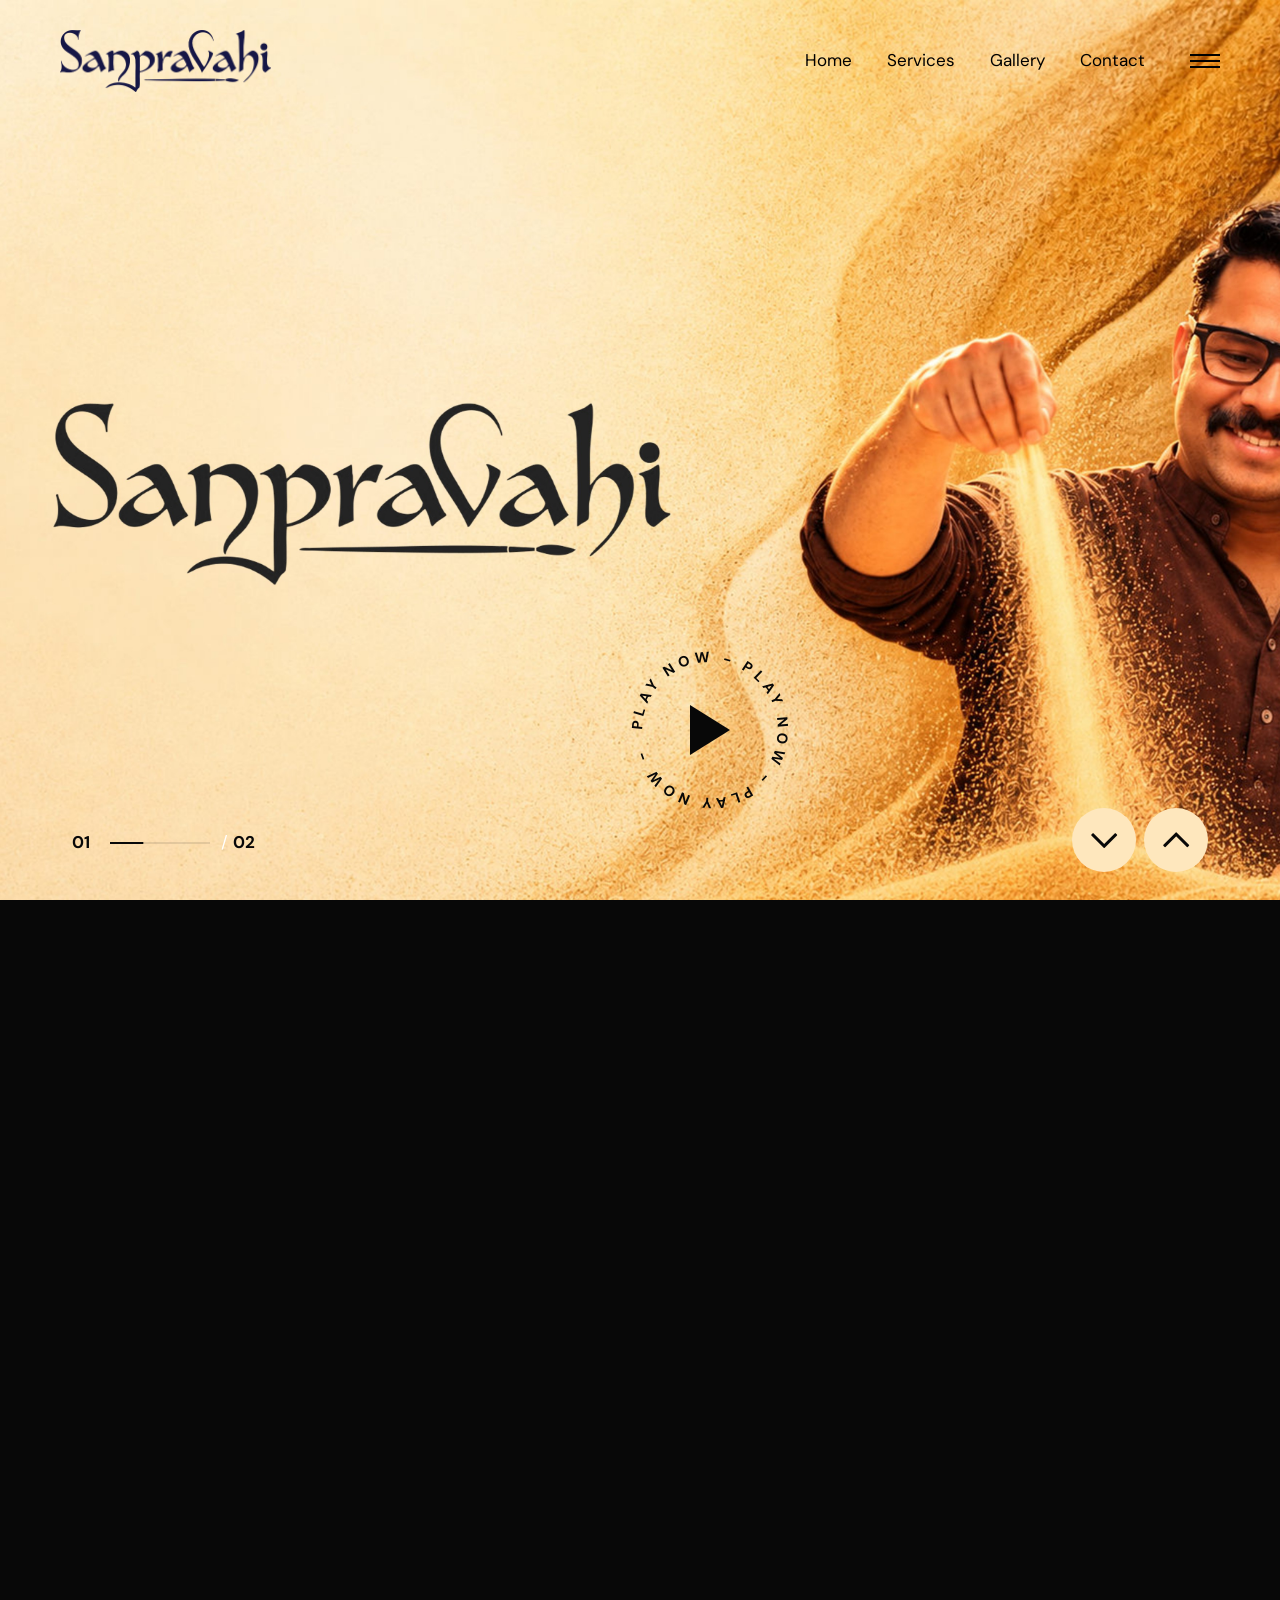
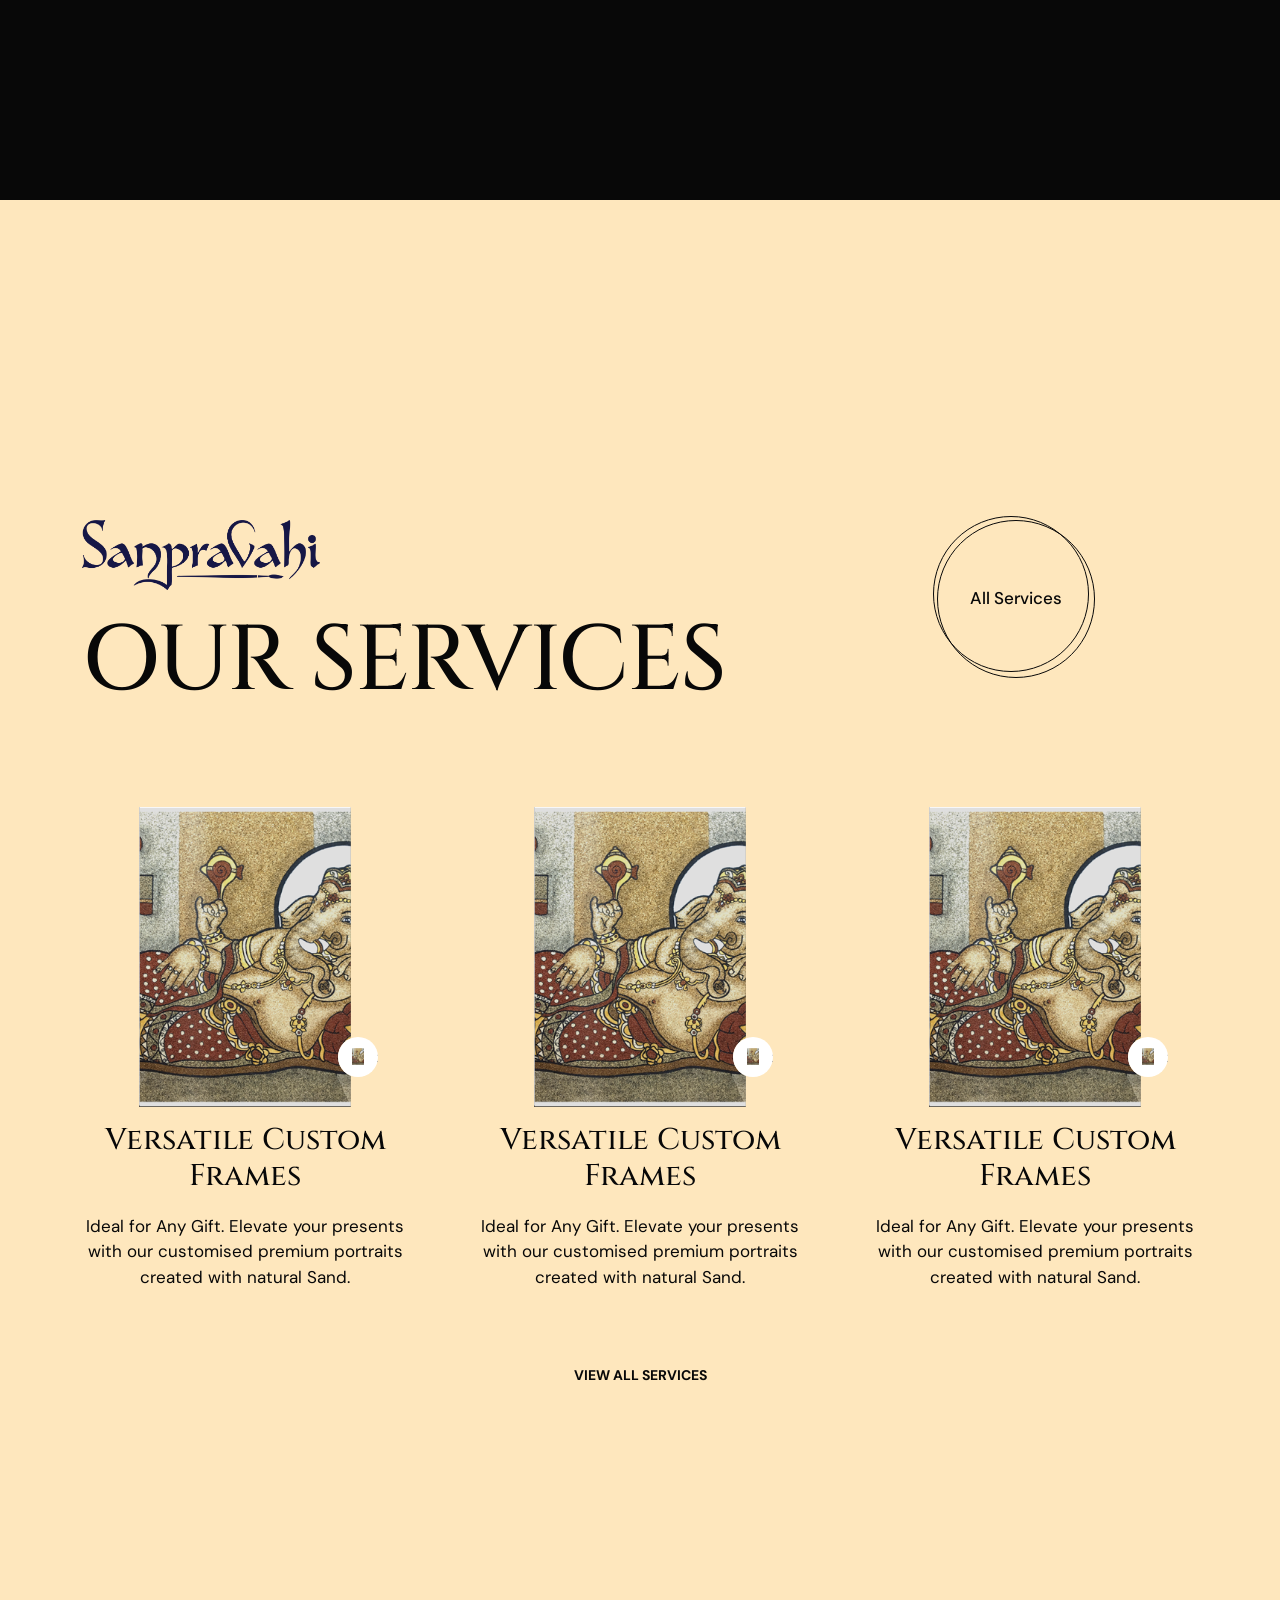
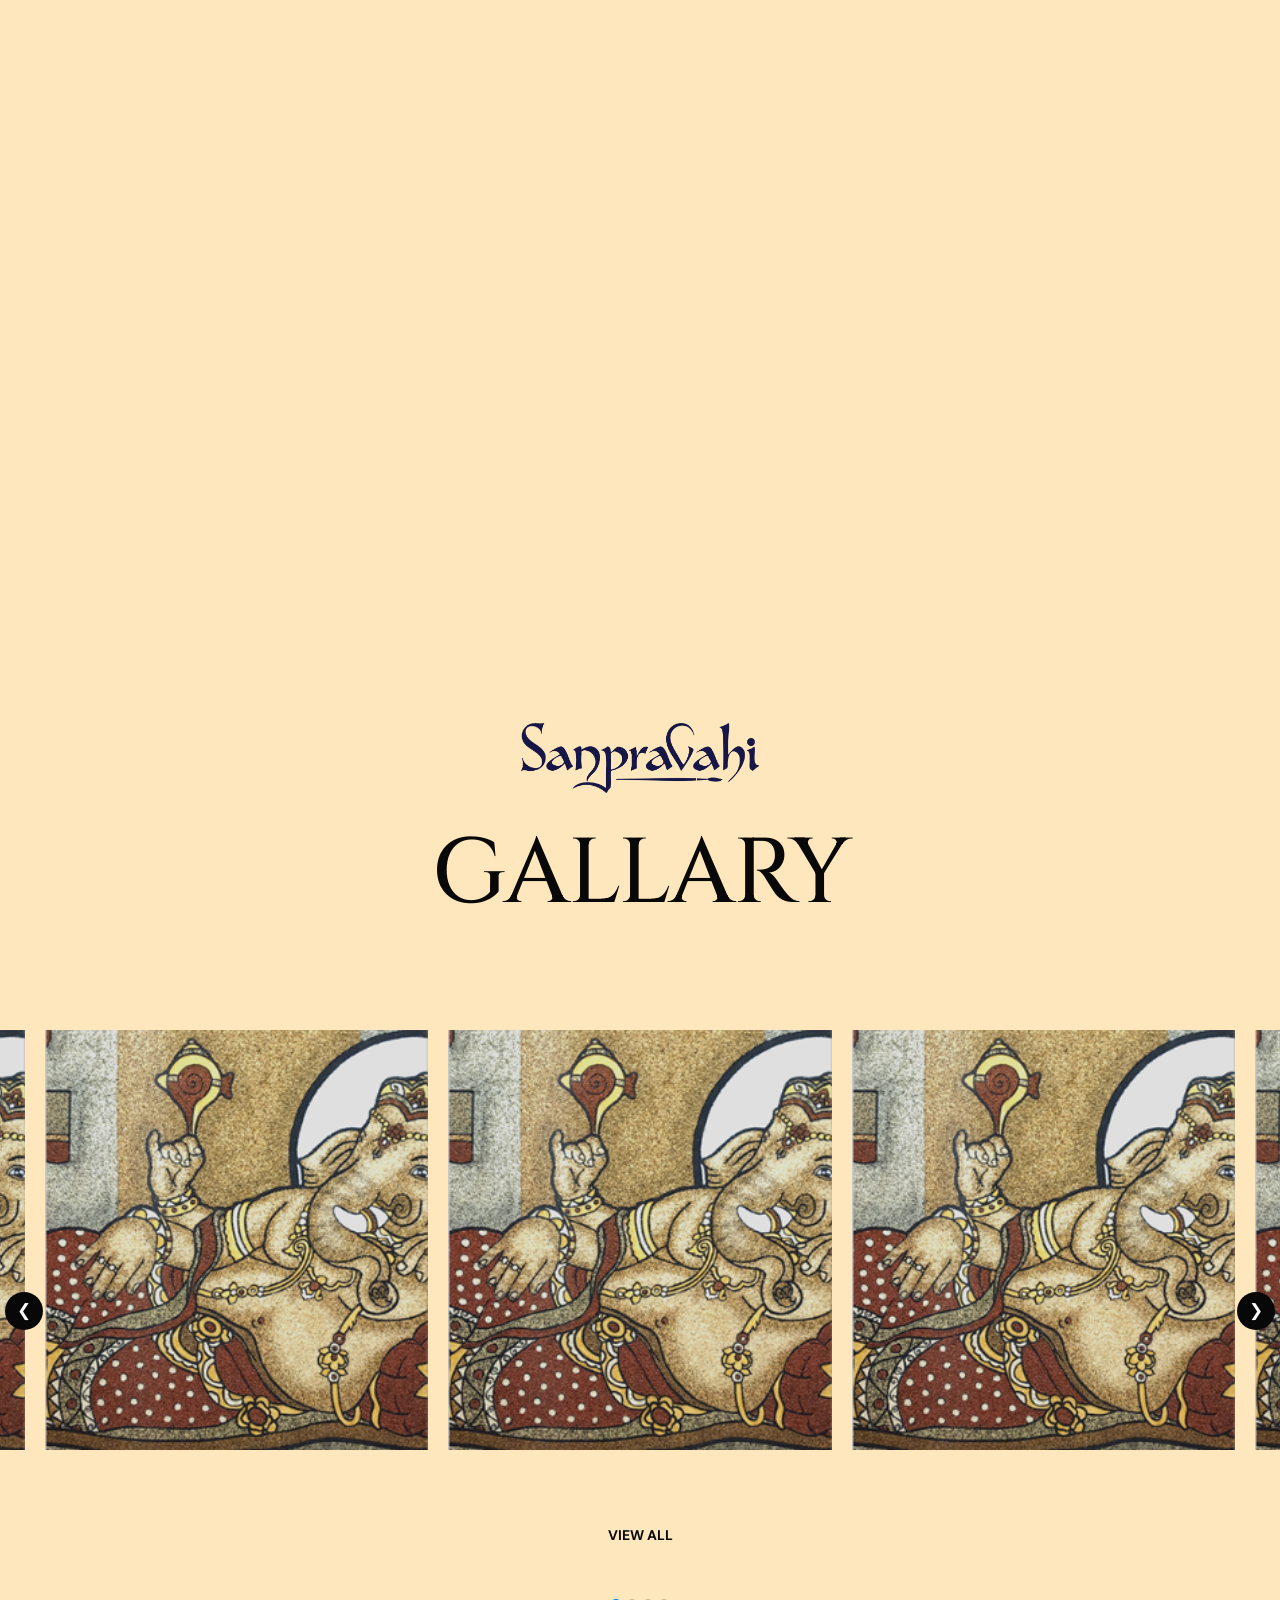
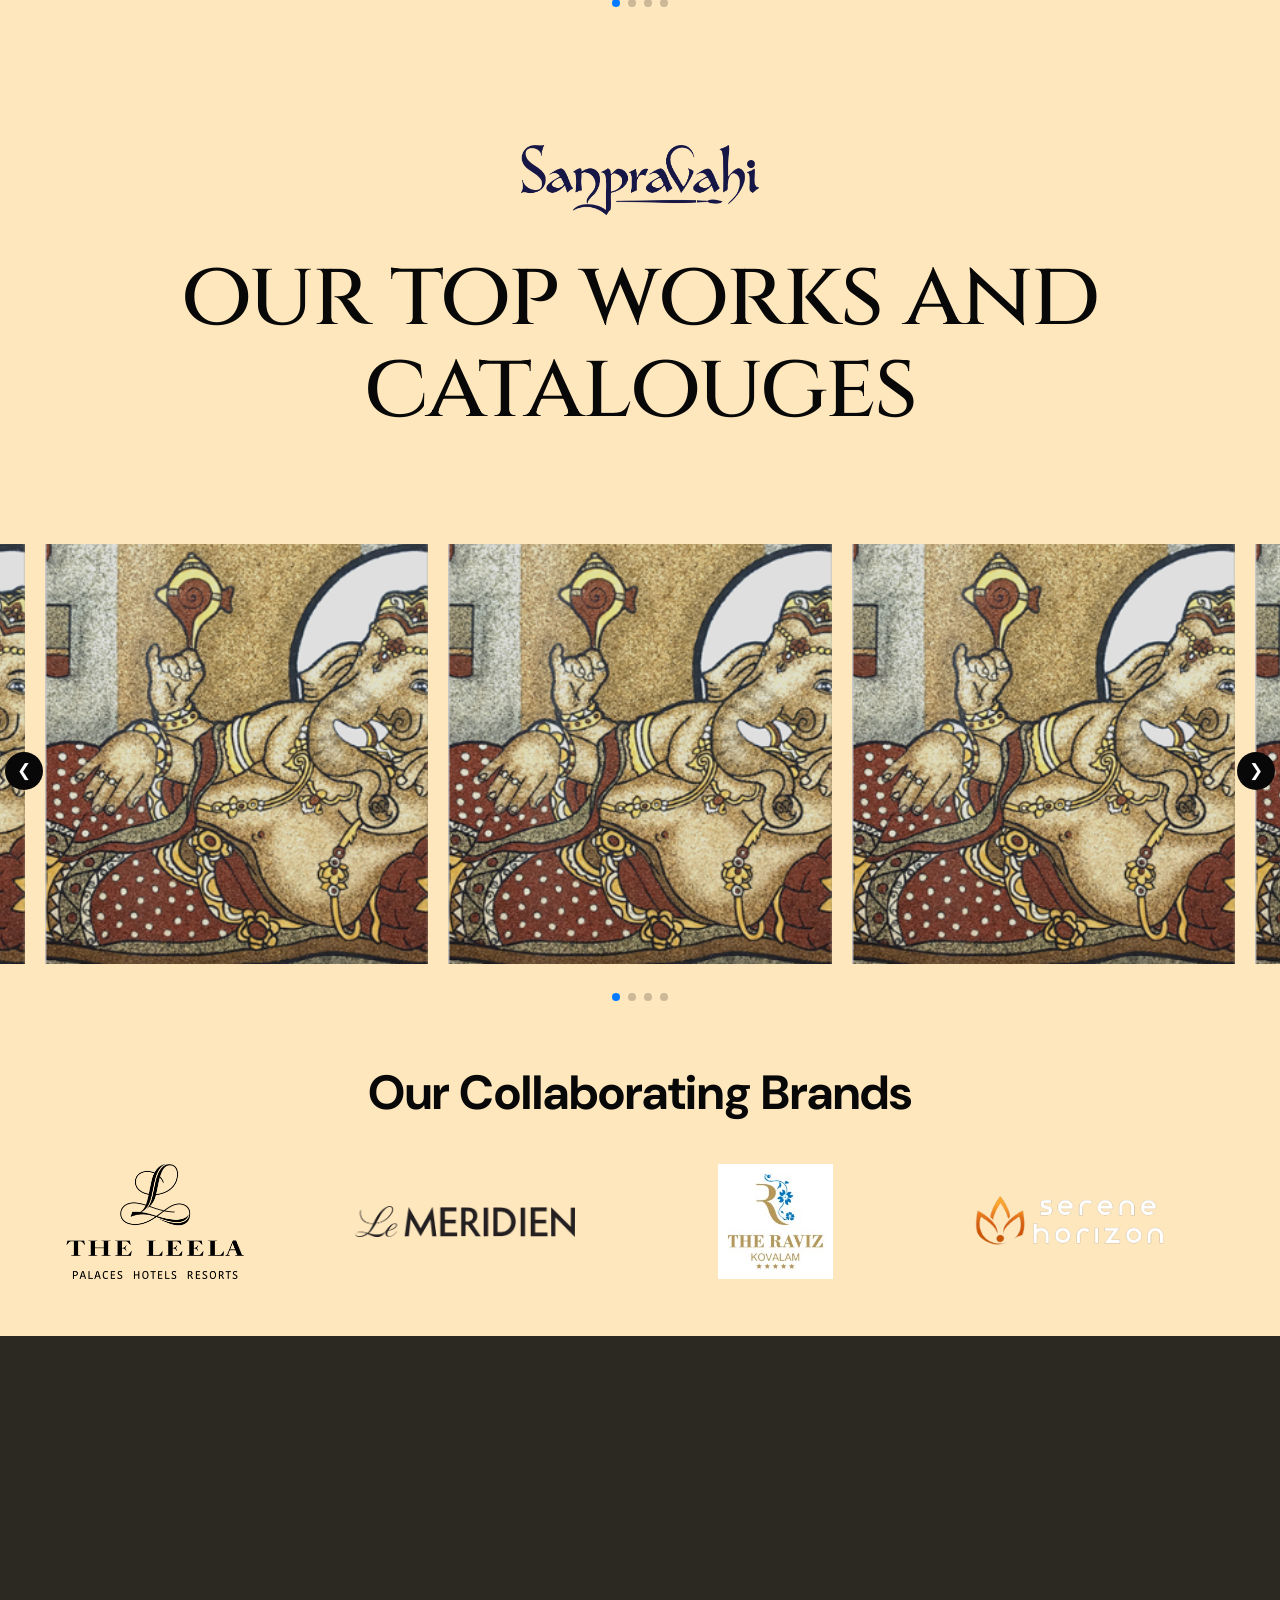
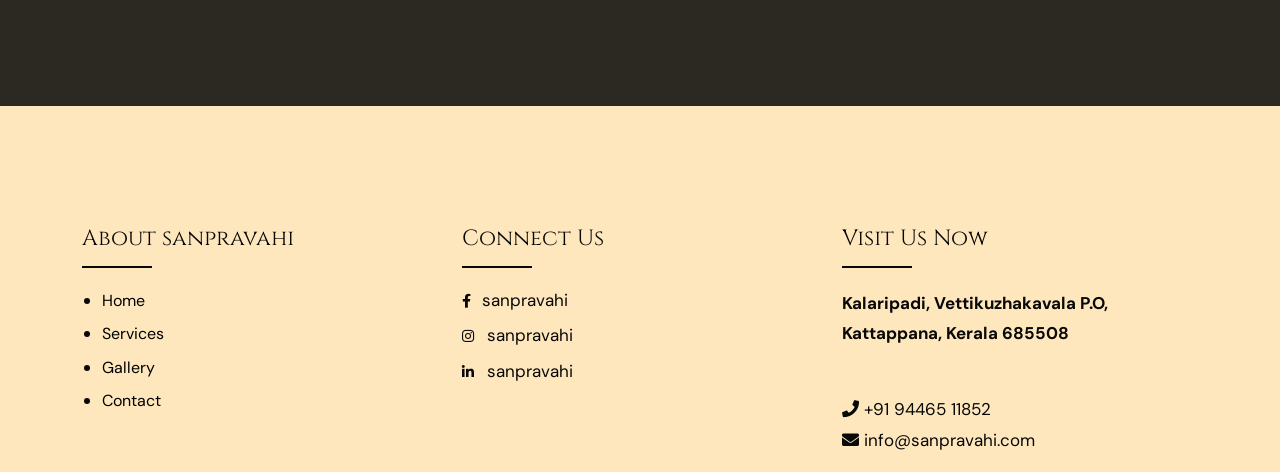
==== index.html @ 0b2e2892 "Initial commit: clean codebase with active assets" ====
<!DOCTYPE html><html lang="en"><head>
<meta charset="utf-8">
<meta name="viewport" content="width=device-width, initial-scale=1, shrink-to-fit=no">
<meta name="theme-color" content="#feed01">
<title>Sanpravahi</title>
<meta name="author" content="Themezinho">
<meta name="description" content="For all kind of exhibition museum website">
<meta name="keywords" content="wandau, exhibition, museum, art, history, entry, ticket, contemporary, modern, booking, visit, culture, life, centuries, roots, fancy, themezinho">

<!-- SOCIAL MEDIA META -->
<meta property="og:description" content="Wandau | Art &amp; History Museum">
<meta property="og:image" content="http://www.themezinho.net/wandau/preview.png">
<meta property="og:site_name" content="wandau">
<meta property="og:title" content="wandau">
<meta property="og:type" content="website">
<meta property="og:url" content="http://www.themezinho.net/wandau">

<!-- TWITTER META -->
<meta name="twitter:card" content="summary">
<meta name="twitter:site" content="@wandau">
<meta name="twitter:creator" content="@wandau">
<meta name="twitter:title" content="wandau">
<meta name="twitter:description" content="Wandau | Art &amp; History Museum">
<meta name="twitter:image" content="http://www.themezinho.net/wandau/preview.png">

<!-- FAVICON FILES -->
<link href="./ico/j9RohqJl80u6.png" rel="apple-touch-icon" sizes="144x144">
<link href="./ico/AQukB0YEbf2E.png" rel="apple-touch-icon" sizes="114x114">
<link href="./ico/6ixTGaQMqaWK.png" rel="apple-touch-icon" sizes="72x72">
<link href="./ico/p1groJbTHSE3.png" rel="apple-touch-icon">
<link href="./ico/p2QUdXdTlgi6.png" rel="shortcut icon">

<!-- CSS FILES -->
<link rel="stylesheet" href="./css/fontawesome.min.css">
<link rel="stylesheet" href="./css/odometer.min.css">
<link rel="stylesheet" href="./css/fancybox.min.css">
<link rel="stylesheet" href="./css/swiper.min.css">
<link rel="stylesheet" href="./css/bootstrap.min.css">
<link rel="stylesheet" href="./css/style.css">
</head>


<body>
<div class="preloader" id="preloader">
  <svg viewBox="0 0 1920 1080" preserveAspectRatio="none" version="1.1">
    <path d="M0,0 C305.333333,0 625.333333,0 960,0 C1294.66667,0 1614.66667,0 1920,0 L1920,1080 C1614.66667,1080 1294.66667,1080 960,1080 C625.333333,1080 305.333333,1080 0,1080 L0,0 Z"></path>
  </svg>
  <div class="inner">
    <canvas class="progress-bar" id="progress-bar" width="200" height="200"></canvas>
    <figure><img src="./images/log.png" alt="Image"></figure>
    <small>Loading</small> </div>
  <!-- end inner -->
</div>
<!-- end preloder -->
<div class="page-transition">
  <svg viewBox="0 0 1920 1080" preserveAspectRatio="none" version="1.1">
    <path d="M0,0 C305.333333,0 625.333333,0 960,0 C1294.66667,0 1614.66667,0 1920,0 L1920,1080 C1614.66667,980 1294.66667,930 960,930 C625.333333,930 305.333333,980 0,1080 L0,0 Z"></path>
  </svg>
</div>
<!-- end page-transition -->
<div class="smooth-scroll">
  <div class="section-wrapper" data-scroll-section="">
    
    <!-- end search-box -->
    <aside class="side-widget">
      <svg viewBox="0 0 600 1080" preserveAspectRatio="none" version="1.1">
        <path d="M540,1080H0V0h540c0,179.85,0,359.7,0,539.54C540,719.7,540,899.85,540,1080z"></path>
      </svg>
      <figure class="logo"> <img src="./images/log.png" alt="Image"> </figure>
      <!-- end logo -->
      <div class="inner">
<div class="col-lg-4">
            <h6 class="widget-title">Visit Us Now</h6>
            <address class="address">
           Kalaripadi ,   <strong>Vettikuzhakavala p.o,Kattappana,Keralam 685508</strong> <br><i class="fas fa-info-circle"></i> <br>+91 9446511852<br><i class="fas fa-info-circle"></i> 
info@sanpravahi.com
            </address>
          </div>
        <!-- end widget -->
        
        <!-- end widget -->
      </div>
      <!-- end inner -->
		<div class="display-mobile">
			<div class="custom-menu">
        <ul>
         
        </ul>
      </div>
      <!-- end custom-menu -->
<div class="site-menu">
<ul>
    <!-- Home: Go to the first section of the main page -->
    <li><a href="index.html#home" style="color: white !important;">Home</a></li>


    <!-- Services: Open services.html -->
    <li><a href="services.html" style="color: white !important;">Services</a></li>

    <!-- Gallery: Open gallery.html -->
    <li><a href="gallery.html" style="color: white !important;">Gallery</a></li>

    <!-- Contact: Open contact.html -->
    <li><a href="contact.html" style="color: white !important;">Contact</a></li>
</ul>
</div>
      <!-- end site-menu -->
		</div>
		<!-- end display-mobile -->
    </aside>
    <nav class="navbar">
      <div class="logo"> <a href="index.html"> <img src="./images/mobile-logo.webp" alt="Image"> </a> </div>
      <!-- end logo -->
      <div class="custom-menu">
        <ul>
          <li><a href="#"></a></li>
          <li><a href="#"></a></li>
        </ul>
      </div>
      <!-- end custom-menu -->
<div class="site-menu">
    <ul>
        <li><a href="visit.html#home" style="color: rgb(0, 0, 0) !important;">Home</a></li>
        <li><a href="services.html" style="color: rgb(0, 0, 0) !important;">Services</a></li>
        <li><a href="gallery.html" style="color: rgb(0, 0, 0) !important;">Gallery</a></li>
        <li><a href="contact.html" style="color: rgb(0, 0, 0) !important;">Contact</a></li>
    </ul>
</div>
      <!-- end site-menu -->
      
      <!-- end search-button -->
      <div class="hamburger-menu">
        <svg class="hamburger" width="30" height="30" viewBox="0 0 30 30">
          <path class="line line-top" d="M0,9h30"></path>
          <path class="line line-center" d="M0,15h30"></path>
          <path class="line line-bottom" d="M0,21h30"></path>
        </svg>
      </div>
      <!-- end hamburger-menu -->
       
      <!-- end navbar-button -->
    </nav>
    
    <!-- end navbar -->
    <header class="slider" >
      <div class="swiper-container slider-images">
        <div class="swiper-wrapper">
          <div class="swiper-slide" data-background="images/sl3.jpg">
			<div class="mobile-slide" data-background="images/mm1.png"></div>
			</div>
          <div class="swiper-slide" data-background="images/sl2.jpg">
			<div class="mobile-slide" data-background="images/mm2.png"></div>
			</div>
          
        </div>
        <!-- end swiper-wrapper -->
        <div class="container-fluid slider-nav">
          <div class="swiper-pagination"></div>
          <!-- end swiper-pagination -->
          <div class="swiper-fraction"></div>
          <!-- end swiper-fraction -->
          <div class="button-prev"><i class="far fa-chevron-down"></i></div>
          <!-- end swiper-button-prev -->
          <div class="button-next"><i class="far fa-chevron-up"></i></div>
          <!-- end swiper-button-next -->
        </div>
        <!-- end slider-nav -->
      </div>
      <!-- end slider-images -->
      <div class="swiper-container slider-texts">
        
        <div class="swiper-wrapper">
          <div class="swiper-slide">
            <div class="container-fluid">
              
            </div>
            <!-- end container -->
          </div>
          <!-- end swiper-slide -->
          <div class="swiper-slide">
            <div class="container-fluid">
              
            </div>
            <!-- end container -->
          </div>
          <!-- end swiper-slide -->
          <div class="swiper-slide">
            <div class="container-fluid">
              
            </div>
            <!-- end container -->
          </div>
          <!-- end swiper-slide -->
        </div>
        <!-- end swiper-wrapper -->
      </div>
      <!-- end slider-texts -->
      <div class="play-now"> <a href="videos/video.mp4" data-fancybox="" data-width="640" data-height="360" class="play-btn"></a>
        <svg version="1.1" xmlns="http://www.w3.org/2000/svg" xmlns:xlink="http://www.w3.org/1999/xlink" x="0px" y="0px" width="300px" height="300px" viewBox="0 0 300 300" enable-background="new 0 0 300 300" xml:space="preserve">
          <defs>
            <path id="circlePath" d="M 150, 150 m -60, 0 a 60,60 0 0,1 120,0 a 60,60 0 0,1 -120,0 "></path>
          </defs>
          <circle cx="150" cy="100" r="75" fill="none"></circle>
          <g>
            <use xlink:href="#circlePath" fill="none"></use>
            <text>
              <textPath xlink:href="#circlePath">PLAY NOW  - PLAY NOW - PLAY NOW -</textPath>
            </text>
          </g>
        </svg>
      </div>
      <!-- end play-now -->
    </header>
    <!-- end slider -->
    <section class="content-section" data-background="#fffbf7" >
      <div class="container">
        <div class="row align-items-center">
          <div class="col-12">
            <div class="section-title text-center">
              <figure><img src="./images/mobile-logo.webp" alt="Image"></figure>
           
            </div>
            <!-- end section-title -->
          </div>
          <!-- end col-12 -->
          
<div class="row align-items-center">

    <!-- LEFT SIDE: Keep your existing image -->
    <div class="col-lg-7">
        <figure class="image-box" data-scroll="" data-scroll-speed="-1">
            <img src="./images/m1.png" alt="Sanpravahi Sand Art">
        </figure>
    </div>
    <!-- end col-7 -->

    <!-- RIGHT SIDE: About Us Content -->
    <div class="col-lg-5">
        <div class="about-us-content">
             <h2>ABOUT US</h2>

            <p>
                We, Sanpravahi (Sand Painting), would like to introduce
                to you a unique creation made from underground natural
                coloured stone powder, sea sand and river sand.
            </p>

            <p>
                These collections are made using 100% natural colourful
                stones and sand collected from various places. Those
                stones are ground into powder, which becomes the raw
                material for our pure handmade masterpieces.
            </p>

            <p>
                Our creations include Black Sand Art and Multi-Colour
                Sand Art, showcasing the beauty of natural materials
                through handmade artistic creations.
            </p>
        </div>
    </div>
    <!-- end col-5 -->

</div>

          <!-- end col-5 -->
        </div>
        <!-- end row -->
      </div>
      <!-- end container -->
    </section>
    <!-- end content-section -->
    <section class="content-section">
      <div class="container">
        <div class="row justify-content-center">
          <div class="col-lg-9">
            <div class="section-title">
              <figure><img src="./images/mobile-logo.webp" alt="Image"></figure>
             
              <h2>OUR SERVICES</h2>
            </div>
            <!-- end section-title -->
          </div>
          <!-- end col-9 -->
          <div class="col-lg-3"> <a href="services.html" class="circle-button">All Services <br>
            </a> </div>
          <!-- end col-3 -->
        </div>
        <!-- end row -->
        <div class="row justify-content-center">
          <div class="col-lg-4 col-md-6">
            <div class="exhibition-box" data-scroll="" data-scroll-speed="-1">
              <figure data-service-name="Versatile Custom Frames"
                  onclick="sendServiceInquiry(event, this.dataset.serviceName)"
                  onkeydown="if (event.key === 'Enter' || event.key === ' ') { sendServiceInquiry(event, this.dataset.serviceName); }"
                  role="button"
                  tabindex="0"
                  style="cursor: pointer;">
                  <a href="#">
                    <img src="./images/p1.png" alt="Image" class="img">
                  </a>
                <div class="info">
                  <figure class="i"><img src="./images/p1.png" alt="Image"></figure>
                  <span>50% off </span> </div>
                <!-- end info -->
              </figure>
              <div class="content-box"
                  data-service-name="Versatile Custom Frames"
                  onclick="sendServiceInquiry(event, this.dataset.serviceName)"
                  onkeydown="if (event.key === 'Enter' || event.key === ' ') { sendServiceInquiry(event, this.dataset.serviceName); }"
                  role="button"
                  tabindex="0"
                  style="cursor: pointer;">

                  <h4>
                      <a href="#">Versatile Custom Frames</a>
                  </h4>

                  <p>
                      Ideal for Any Gift. Elevate your presents with our customised
                      premium portraits created with natural Sand.
                  </p>
              </div>
              <!-- end content-box -->
            </div>
            <!-- end exhibition-box -->
          </div>
          <!-- end col-4 -->
          <div class="col-lg-4 col-md-6">
            <div class="exhibition-box" data-scroll="" data-scroll-speed="1">
              <figure data-service-name="Versatile Custom Frames"
                  onclick="sendServiceInquiry(event, this.dataset.serviceName)"
                  onkeydown="if (event.key === 'Enter' || event.key === ' ') { sendServiceInquiry(event, this.dataset.serviceName); }"
                  role="button"
                  tabindex="0"
                  style="cursor: pointer;">
                  <a href="#">
                    <img src="./images/p1.png" alt="Image" class="img">
                  </a>
                <div class="info">
                  <figure class="i"><img src="./images/p1.png" alt="Image"></figure>
                  <span>50% off </span> </div>
                <!-- end info -->
              </figure>
              <div class="content-box"
                  data-service-name="Versatile Custom Frames"
                  onclick="sendServiceInquiry(event, this.dataset.serviceName)"
                  onkeydown="if (event.key === 'Enter' || event.key === ' ') { sendServiceInquiry(event, this.dataset.serviceName); }"
                  role="button"
                  tabindex="0"
                  style="cursor: pointer;">

                  <h4>
                      <a href="#">Versatile Custom Frames</a>
                  </h4>

                  <p>
                      Ideal for Any Gift. Elevate your presents with our customised
                      premium portraits created with natural Sand.
                  </p>
              </div>
              <!-- end content-box -->
            </div>
            <!-- end exhibition-box --> </div>
          <!-- end col-4 -->
          <div class="col-lg-4 col-md-6">
            <div class="exhibition-box" data-scroll="" data-scroll-speed="-0.5">
              <figure data-service-name="Versatile Custom Frames"
                  onclick="sendServiceInquiry(event, this.dataset.serviceName)"
                  onkeydown="if (event.key === 'Enter' || event.key === ' ') { sendServiceInquiry(event, this.dataset.serviceName); }"
                  role="button"
                  tabindex="0"
                  style="cursor: pointer;">
                  <a href="#">
                    <img src="./images/p1.png" alt="Image" class="img">
                  </a>
                <div class="info">
                  <figure class="i"><img src="./images/p1.png" alt="Image"></figure>
                  <span>50% off </span> </div>
                <!-- end info -->
              </figure>
              <div class="content-box"
                  data-service-name="Versatile Custom Frames"
                  onclick="sendServiceInquiry(event, this.dataset.serviceName)"
                  onkeydown="if (event.key === 'Enter' || event.key === ' ') { sendServiceInquiry(event, this.dataset.serviceName); }"
                  role="button"
                  tabindex="0"
                  style="cursor: pointer;">

                  <h4>
                      <a href="#">Versatile Custom Frames</a>
                  </h4>

                  <p>
                      Ideal for Any Gift. Elevate your presents with our customised
                      premium portraits created with natural Sand.
                  </p>
              </div>
              <!-- end content-box -->
            </div>
          </div>
          <!-- end col-4 -->
          <div class="col-12 text-center"> <a href="services.html" class="custom-button">VIEW ALL SERVICES</a> </div>
          <!-- end col-12 -->
        </div>
        <!-- end row -->
      </div>
      <!-- end container -->
    </section>
    <!-- end content-section -->

		<div class="clearfix spacing-100"></div>
      <div class="horizontal-scroll">
        <div class="scroll-inner" data-scroll="" data-scroll-direction="horizontal" data-scroll-speed="5">
          <div class="scroll-wrapper">
            <div class="container-fluid">
              <div class="row">
                <div class="col-md-3">
                  <figure class="image-box" data-scroll="" data-scroll-speed="0"> <img src="./images/p1.png" alt="Image"> </figure>
                </div>
                <!-- end col-3 -->
                <div class="col-md-4 offset-md-1">
                  <figure class="image-box" data-scroll="" data-scroll-speed="0"> <img src="./images/p1.png" alt="Image"> </figure>
                </div>
                <!-- end col-3 -->
                <div class="col-md-2 offset-md-1">
                  <figure class="image-box" data-scroll="" data-scroll-speed="0"> <img src="./images/p1.png" alt="Image"> </figure>
                </div>
                <!-- end col-3 -->
              </div>
              <!-- end row -->
            </div>
            <!-- end container-fluid -->
          </div>
          <!-- end scroll-wrapper -->
          <div class="scroll-wrapper">
            <div class="container-fluid">
              <div class="row">
                <div class="col-md-3">
                  <figure class="image-box" data-scroll="" data-scroll-speed="0"> <img src="./images/p1.png" alt="Image"> </figure>
                </div>
                <!-- end col-3 -->
                <div class="col-md-4 offset-md-1">
                  <figure class="image-box" data-scroll="" data-scroll-speed="0"> <img src="./images/p1.png" alt="Image"> </figure>
                </div>
                <!-- end col-3 -->
                <div class="col-md-2 offset-md-1">
                  <figure class="image-box" data-scroll="" data-scroll-speed="0"> <img src="./images/p1.png" alt="Image"> </figure>
                </div>
                <!-- end col-3 -->
              </div>
              <!-- end row -->
            </div>
            <!-- container-fluid -->
          </div>
          <!-- end scroll-wrapper -->
        </div>
        <!-- end scroll-inner -->
      </div>
      <!-- end horizontal-scroll -->
    </section>
    <!-- end content-section -->
    <section class="content-section no-bottom-spacing">
      <div class="container">
        <div class="row justify-content-center">
          <div class="col-12">
            <div class="section-title text-center">
              <figure><img src="./images/mobile-logo.webp" alt="Image"></figure>
              <h6>  </h6>
              <h2>GALLARY</h2>
            </div>
            <!-- end section-title -->
          </div>
          <!-- end col-12 -->
        </div>
        <!-- end row -->
      </div>
      <!-- end container -->
      
<div class="container-fluid px-0">
    <div class="swiper-container gallery-slider">
        <div class="swiper-wrapper">

            <div class="swiper-slide">
                <div class="gallery-image">
                    <img src="./images/p1.png" alt="Gallery Image 1">
                </div>
            </div>

            <div class="swiper-slide">
                <div class="gallery-image">
                    <img src="./images/p1.png" alt="Gallery Image 2">
                </div>
            </div>

            <div class="swiper-slide">
                <div class="gallery-image">
                    <img src="./images/p1.png" alt="Gallery Image 3">
                </div>
            </div>

            <div class="swiper-slide">
                <div class="gallery-image">
                    <img src="./images/p1.png" alt="Gallery Image 4">
                </div>
            </div>

        </div>
          <div class="col-12 text-center"> <a href="gallery.html" class="custom-button">VIEW ALL </a> </div>

        <div class="gallery-prev">&#10094;</div>
        <div class="gallery-next">&#10095;</div>
        <div class="gallery-pagination"></div>
    </div>
</div>

      <!-- end container -->
    </section>

    <section class="content-section no-bottom-spacing">
      <div class="container">
        <div class="row justify-content-center">
          <div class="col-12">
            <div class="section-title text-center">
              <figure><img src="./images/mobile-logo.webp" alt="Image"></figure>
              <h6>  </h6>
              <h2>our top works and catalouges</h2>
            </div>
            <!-- end section-title -->
          </div>
          <!-- end col-12 -->
        </div>
        <!-- end row -->
      </div>
      <!-- end container -->
      
<div class="container-fluid px-0">
    <div class="swiper-container gallery-slider">
        <div class="swiper-wrapper">

            <div class="swiper-slide">
                <div class="gallery-image">
                    <img src="./images/p1.png" alt="Gallery Image 1">
                </div>
            </div>

            <div class="swiper-slide">
                <div class="gallery-image">
                    <img src="./images/p1.png" alt="Gallery Image 2">
                </div>
            </div>

            <div class="swiper-slide">
                <div class="gallery-image">
                    <img src="./images/p1.png" alt="Gallery Image 3">
                </div>
            </div>

            <div class="swiper-slide">
                <div class="gallery-image">
                    <img src="./images/p1.png" alt="Gallery Image 4">
                </div>
            </div>

        </div>
         

        <div class="gallery-prev">&#10094;</div>
        <div class="gallery-next">&#10095;</div>
        <div class="gallery-pagination"></div>
    </div>
</div>

<section class="brand-section">

    <h3>Our Collaborating Brands</h3>

    <div class="brand-slider">
        <div class="brand-track">

            <!-- Brand Logos -->
            <div class="brand-item">
                <img src="./images/b1.webp" alt="Brand 1">
            </div>

            <div class="brand-item">
                <img src="./images/b2.webp" alt="Brand 2">
            </div>

            <div class="brand-item">
                <img src="./images/b3.jpg" alt="Brand 3">
            </div>

            <div class="brand-item">
                <img src="./images/b4.webp" alt="Brand 4">
            </div>

            <div class="brand-item">
                <img src="./images/b5.webp" alt="Brand 5">
            </div>

            <div class="brand-item">
                <img src="./images/b6.webp" alt="Brand 6">
            </div>

            <div class="brand-item">
                <img src="./images/b7.webp" alt="Brand 7">
            </div>
            <div class="brand-item">
                <img src="./images/b8.webp" alt="Brand 8">
            </div>
            <!-- Duplicate logos for seamless scrolling -->
            <div class="brand-item">
                <img src="./images/b1.webp" alt="Brand 1">
            </div>

            <div class="brand-item">
                <img src="./images/b2.webp" alt="Brand 2">
            </div>

            <div class="brand-item">
                <img src="./images/b3.jpg" alt="Brand 3">
            </div>

            <div class="brand-item">
                <img src="./images/b4.webp" alt="Brand 4">
            </div>

            <div class="brand-item">
                <img src="./images/b5.webp" alt="Brand 5">
            </div>

             <div class="brand-item">
                <img src="./images/b6.webp" alt="Brand 6">
            </div>

             <div class="brand-item">
                <img src="./images/b7.webp" alt="Brand 7">
            </div>
            <div class="brand-item">
                <img src="./images/b8.webp" alt="Brand 8">
            </div>
            
        </div>
    </div>

</section>

      <!-- end container -->
    </section>
    <!-- end content-section -->
    
    <!-- end content-section -->
    <section class="content-section">
      <div class="video-bg">
        <video src="./videos/vHM0HqDqgY4b.mp4" loop="" autoplay="" playsinline="" muted=""></video>
      </div>
      <!-- end video-bg -->
      <div class="container">
        <div class="cta-box" data-scroll="" data-scroll-speed="-1">
          <h6></h6>
          <h2></h2>
          
        <!-- end cta-box -->
      </div>
      <!-- end container -->
    </section>
    <!-- end content-section -->
    
    <!-- end content-section -->
    <section class="content-section no-spacing" data-background="#94ffc4">
      <div class="container">
        <div class="row">
          <div class="col-12">
           
            <!-- end newsletter-box -->
          </div>
          <!-- end col-12 -->
        </div>
        <!-- end row -->
      </div>
      <!-- end container -->
    </section>
    <!-- end content-section -->
    <footer class="footer">
      <div class="container">
        <div class="row">
          <div class="col-lg-4 col-md-6">
            <h6 class="widget-title">About sanpravahi</h6>
            <ul class="footer-menu">
       
   
        <li><a href="index.html" style="color: rgb(0, 0, 0) !important;">Home</a></li>
        <li><a href="services.html" style="color: rgb(0, 0, 0) !important;">Services</a></li>
        <li><a href="gallery.html" style="color: rgb(0, 0, 0) !important;">Gallery</a></li>
        <li><a href="contact.html" style="color: rgb(0, 0, 0) !important;">Contact</a></li>
    </ul>
          </div>
          <!-- end col-4 -->
          <div class="col-lg-4 col-md-6">
            <h6 class="widget-title">Connect Us</h6>
            <ul class="social-media">
              <li><a href="https://www.facebook.com/dsart000"><i class="fab fa-facebook-f"></i>sanpravahi</a></li>
              <li><a href="https://www.instagram.com/sanpravahi"><i class="fab fa-instagram"></i> sanpravahi</a></li>
              <li><a href="https://www.linkedin.com/in/sanu-k-mohan-91589b124/"><i class="fab fa-linkedin-in"></i> sanpravahi</a></li>
            </ul>
          </div>
          <!-- end col-4 -->
          <div class="col-lg-4">
            <h6 class="widget-title">Visit Us Now</h6>
            <address class="address">
                <strong>Kalaripadi, Vettikuzhakavala P.O, Kattappana, Kerala 685508</strong>
                <br>

                <i class="fas fa-phone"></i>
                <a href="tel:+919446511852">+91 94465 11852</a>
                <br>

                <i class="fas fa-envelope"></i>
                <a href="mailto:info@sanpravahi.com">info@sanpravahi.com</a>
            </address>
        </div>
          <!-- end col-4 -->
        </div>
        <!-- end row -->
     
      <!-- end footer-bottom -->
    </footer>
    <!-- end footer -->
  </div>
</div>

<!-- JS FILES -->
<script src="./js/jquery.min.js"></script>
<script src="./js/bootstrap.bundle.min.js"></script>
<script src="./js/gsap.min.js"></script>
<script src="./js/locomotive-scroll.min.js"></script>
<script src="./js/ScrollTrigger.min.js"></script>
<script src="./js/TweenMax.min.js"></script>
<script src="./js/fancybox.min.js"></script>
<script src="./js/odometer.min.js"></script>
<script src="./js/swiper.min.js"></script>
<script src="./js/scripts.js"></script>

<script>
document.querySelectorAll('.site-menu a').forEach(link => {
    link.addEventListener('click', function(e) {
        const url = new URL(this.href, window.location.href);

        if (
            url.pathname === window.location.pathname &&
            url.hash
        ) {
            e.preventDefault();

            const target = document.querySelector(url.hash);

            if (target) {
                target.scrollIntoView({
                    behavior: 'smooth',
                    block: 'start'
                });
            }
        }
    });
});
</script>
</body></html>
---- css/style.css ----
/*

@Author: Themezinho
@URL: http://www.themezinho.net
 
This file contains the styling for the actual theme, this
is the file you need to edit to change the look of the
theme.


	// Table of contents //

		01. FONTS
		02. BODY
		03. LOCOMOTIVE
		04. HTML ELEMENTS
		05. LINKS
		06. FORM ELEMENTS
		07. SPACING
		08. ACCORDION
		09. HAMBURGER
		10. PRELOADER
		11. PAGE TRANSITION
		12. SEARCH BOX
		13. SIDE WIDGET
		14. NAVBAR 
		15. SLIDER
		16. PLAY NOW
		17. PAGE HEADER
		18. CONTENT SECTION
		19. VIDEO BG
		20. CUSTOM LINK
		21. CUSTOM BUTTON
		22. CIRCLE BUTTON
		23. IMAGE BOX
		24. SIDE ICON LIST
		25. IMAGE BOX CAROUSEL
		26. SIDE CONTENT
		27. SIDE IMAGE
		28. SIDE LIST
		29. SIDE ARTS
		30. COUNTER BOX
		31. IMAGE CONTENT BOX
		32. TESTIMONIALS BOX
		33. COLLECTION BOX
		34. EXHIBITION BOX
		35. TEXT BOX
		36. ART SLIDER
		37. HORIZONTAL SCROLL
		38. IMAGE ICON BOX
		39. CTA BOX
		40. NOTE BOX
		41. RECENT NEWS
		42. NEWSLETTER BOX
		43. CONTACT BOX
		44. CONTACT FORM
		45. GOOGLE MAPS
		46. BLOG POST
		47. SIDEBAR
		48. FOOTER

	

*/
@import url("https://fonts.googleapis.com/css2?family=Cinzel:wght@400;600&family=DM+Sans:wght@400;500;700&display=swap");
* {
  outline: none !important;
}

body {
  margin: 0;
  padding: 0;
  font-family: 'DM Sans', sans-serif;
  font-size: 17px;
}

/* LOCOMOTIVE */
.no-transform {
  transform: none !important;
}

html.has-scroll-smooth {
  overflow: hidden;
}

html.has-scroll-dragging {
  -webkit-user-select: none;
  -moz-user-select: none;
  -ms-user-select: none;
  user-select: none;
}

.has-scroll-smooth body {
  overflow: hidden;
}

.has-scroll-smooth [data-scroll-container] {
  min-height: 100vh;
}

/* HTML ELEMENTS */
img {
  max-width: 100%;
}

iframe {
  max-width: 100%;
}

/* LINKS */
a {
  text-decoration: none;
  color: #080808;
}

a:hover {
  text-decoration: underline;
  color: #080808;
}

/* FORM ELEMENTS */
input[type="text"] {
  width: 420px;
  max-width: 100%;
  height: 70px;
  padding: 0 30px;
  border: 1px solid #cecece;
}

input[type="email"] {
  width: 420px;
  max-width: 100%;
  height: 70px;
  padding: 0 30px;
  border: 1px solid #cecece;
}

input[type="search"] {
  width: 420px;
  max-width: 100%;
  height: 70px;
  padding: 0 30px;
  border: 1px solid #cecece;
}

input[type="password"] {
  width: 420px;
  max-width: 100%;
  height: 70px;
  padding: 0 30px;
  border: 1px solid #cecece;
}

input[type="number"] {
  width: 420px;
  max-width: 100%;
  height: 70px;
  padding: 0 30px;
  border: 1px solid #cecece;
}

input[type="date"] {
  width: 420px;
  max-width: 100%;
  height: 70px;
  padding: 0 30px;
  border: 1px solid #cecece;
}

input[type="radio"] {
  width: 18px;
  height: 18px;
  display: inline-block;
  margin-right: 4px;
  transform: translateY(3px);
  appearance: none;
  background: #ededed;
  border-radius: 50%;
}

input[type="radio"]:checked {
  border: 6px solid #080808;
}

input[type="checkbox"] {
  width: 18px;
  height: 18px;
  display: inline-block;
  margin-right: 4px;
  transform: translateY(3px);
  appearance: none;
  background: #ededed;
}

input[type="checkbox"]:checked {
  border: 4px solid #ededed;
  background: #080808;
}

textarea {
  width: 520px;
  max-width: 100%;
  height: 140px;
  padding: 30px;
  border: 1px solid #cecece;
}

select {
  width: 420px;
  max-width: 100%;
  height: 70px;
  padding: 0 30px;
  border: 1px solid #cecece;
}

select {
  -webkit-appearance: none;
  -moz-appearance: none;
  background-image: linear-gradient(45deg, transparent 50%, gray 50%), linear-gradient(135deg, gray 50%, transparent 50%), linear-gradient(to right, #ccc, #ccc);
  background-position: calc(100% - 30px) 34px, calc(100% - 25px) 34px, calc(100% - 3.5em) 20px;
  background-size: 5px 5px, 5px 5px, 1px 40px;
  background-repeat: no-repeat;
}

select:focus {
  background-image: linear-gradient(45deg, gray 50%, transparent 50%), linear-gradient(135deg, transparent 50%, gray 50%), linear-gradient(to right, #ccc, #ccc);
  background-position: calc(100% - 25px) 34px, calc(100% - 30px) 34px, calc(100% - 3.5em) 20px;
  background-size: 5px 5px, 5px 5px, 1px 40px;
  background-repeat: no-repeat;
  border-color: gray;
  outline: 0;
}

select:-moz-focusring {
  color: transparent;
  text-shadow: 0 0 0 #000;
}

input[type="submit"] {
  height: 70px;
  display: inline-block;
  font-size: 14px;
  font-weight: 600;
  color: #080808;
  background: #fee7bd;
  border: none;
  padding: 0 50px;
}

button[type="submit"] {
  height: 70px;
  display: inline-block;
  font-size: 14px;
  font-weight: 600;
  color: #080808;
  background: #fee7bd;
  border: none;
  padding: 0 50px;
}
button[type="submit"] i {
  display: inline-block;
  margin-right: 8px;
  font-size: 18px;
  transform: translateY(2px);
}

/* SPACING */
.no-spacing {
  margin: 0 !important;
  padding: 0 !important;
}

.no-bottom-spacing {
  margin-bottom: 0 !important;
  padding-bottom: 0 !important;
}

.spacing-400 {
  height: 400px;
}

.spacing-200 {
  height: 200px;
}

.spacing-100 {
  height: 100px;
}

.spacing-50 {
  height: 50px;
}

/* ACCORDION */
.accordion {
  width: 100%;
  display: flex;
  flex-wrap: wrap;
}
.accordion dt {
  width: 100%;
  display: block;
  border-bottom: 1px solid #eee;
  padding: 15px 0;
}
.accordion dt a {
  display: flex;
  align-items: center;
  position: relative;
}
.accordion dt a:before {
  content: "\f078";
  width: 36px;
  height: 36px;
  display: flex;
  align-items: center;
  justify-content: center;
  margin-right: 15px;
  background: #fee7bd;
  border-radius: 50%;
  font-family: "Font Awesome 5 Pro";
  font-size: 13px;
}
.accordion dt a:hover {
  text-decoration: none;
}
.accordion dd {
  width: 100%;
  display: block;
  padding-top: 15px;
  margin-bottom: 30px;
}

/* HAMBURGER */
.hamburger path {
  -webkit-transform: translate3d(0, 0, 0);
  fill: transparent;
  stroke-width: 2px;
  stroke: #000;
  stroke-linecap: round;
  transition-duration: 0.7s;
  -webkit-transition-duration: 0.7s;
  transition-timing-function: cubic-bezier(0.86, 0, 0.09, 1);
  -webkit-transition-timing-function: cubic-bezier(0.86, 0, 0.09, 1);
}
.hamburger path.line-center {
  padding: 10px 0;
}
.hamburger.active .line-center {
  -moz-transform: translateX(-50px);
  -webkit-transform: translateX(-50px);
  -o-transform: translateX(-50px);
  -ms-transform: translateX(-50px);
  transform: translateX(-50px);
}
.hamburger.active .line-top {
  -moz-transform: rotate(45deg) translateX(6px) translateY(-9px);
  -webkit-transform: rotate(45deg) translateX(6px) translateY(-9px);
  -o-transform: rotate(45deg) translateX(6px) translateY(-9px);
  -ms-transform: rotate(45deg) translateX(6px) translateY(-9px);
  transform: rotate(45deg) translateX(6px) translateY(-9px);
}
.hamburger.active .line-bottom {
  -moz-transform: rotate(-45deg) translateX(-15px) translateY(0px);
  -webkit-transform: rotate(-45deg) translateX(-15px) translateY(0px);
  -o-transform: rotate(-45deg) translateX(-15px) translateY(0px);
  -ms-transform: rotate(-45deg) translateX(-15px) translateY(0px);
  transform: rotate(-45deg) translateX(-15px) translateY(0px);
}

/* PRELOADER */
.preloader {
  width: 100vw;
  height: 100%;
  display: flex;
  flex-wrap: wrap;
  align-items: center;
  justify-content: center;
  position: fixed;
  left: 0;
  top: 0;
  z-index: 99;
  transition: all cubic-bezier(0.785, 0.135, 0.15, 0.86) 1s;
  overflow: hidden;
}
.preloader .inner {
  display: inline-block;
  position: relative;
  z-index: 1;
  animation-name: preloader-inner;
  animation-duration: 0.8s;
  transition: all ease 0.8s;
}
.preloader .inner figure {
  width: 200px;
  height: 200px;
  display: flex;
  flex-wrap: wrap;
  align-items: center;
  justify-content: center;
  position: absolute;
  left: 0;
  top: 0;
  margin-bottom: 0;
}
.preloader .inner figure img {
  height: 70px;
}
.preloader .inner small {
  width: 100%;
  display: block;
  color: #fff;
  font-family: 'Cinzel', serif;
  font-size: 18px;
  text-align: center;
  margin-top: 15px;
}
.preloader .inner .progress-bar {
  background: none;
}
.preloader svg {
  width: 100%;
  height: 100%;
  position: absolute;
  left: 0;
  top: 0;
  fill: #080808;
}
.preloader svg path {
  animation-name: preloader-svg;
  -webkit-animation-timing-function: cubic-bezier(0.785, 0.135, 0.15, 0.86);
  -moz-animation-timing-function: cubic-bezier(0.785, 0.135, 0.15, 0.86);
  -o-animation-timing-function: cubic-bezier(0.785, 0.135, 0.15, 0.86);
  -ms-animation-timing-function: cubic-bezier(0.785, 0.135, 0.15, 0.86);
  animation-timing-function: cubic-bezier(0.785, 0.135, 0.15, 0.86);
  animation-duration: 0.7s;
  animation-play-state: paused;
  animation-fill-mode: forwards;
}

/* BEFORE PAGE LOADED */
.navbar {
  transform: translateY(-100%);
  transition-duration: 0.7s;
  -webkit-transition-duration: 0.7s;
  transition-timing-function: cubic-bezier(0.86, 0, 0.09, 1);
  -webkit-transition-timing-function: cubic-bezier(0.86, 0, 0.09, 1);
  transition-delay: 0.20s;
}

.slider {
  transform: scale(1.4);
  transition-duration: 0.7s;
  -webkit-transition-duration: 0.7s;
  transition-timing-function: cubic-bezier(0.86, 0, 0.09, 1);
  -webkit-transition-timing-function: cubic-bezier(0.86, 0, 0.09, 1);
  transition-delay: 0.25s;
  opacity: 0;
}

.page-header {
  transform: scale(1.4);
  transition-duration: 0.7s;
  -webkit-transition-duration: 0.7s;
  transition-timing-function: cubic-bezier(0.86, 0, 0.09, 1);
  -webkit-transition-timing-function: cubic-bezier(0.86, 0, 0.09, 1);
  transition-delay: 0.25s;
  opacity: 0;
}

/* PAGE LOADED */
.page-loaded .preloader {
  top: 100%;
}

.page-loaded .preloader .inner {
  transform: translateY(50px);
  opacity: 0;
}

.page-loaded .preloader svg path {
  animation-play-state: running;
}

.page-loaded .navbar {
  transform: translateY(0);
}

.page-loaded .slider {
  transform: scale(1);
  opacity: 1;
}

.page-loaded .page-header {
  transform: scale(1);
  opacity: 1;
}

/* PAGE TRANSITION */
.page-transition {
  width: 100%;
  height: 100%;
  position: fixed;
  left: 0;
  top: -100%;
  z-index: 99;
  transition: all cubic-bezier(0.785, 0.135, 0.15, 0.86) 0.7s;
  overflow: hidden;
}
.page-transition.active {
  top: 0;
}
.page-transition.active svg path {
  animation-name: page-transition;
  -webkit-animation-timing-function: cubic-bezier(0.785, 0.135, 0.15, 0.86);
  -moz-animation-timing-function: cubic-bezier(0.785, 0.135, 0.15, 0.86);
  -o-animation-timing-function: cubic-bezier(0.785, 0.135, 0.15, 0.86);
  -ms-animation-timing-function: cubic-bezier(0.785, 0.135, 0.15, 0.86);
  animation-timing-function: cubic-bezier(0.785, 0.135, 0.15, 0.86);
  animation-duration: 1s;
  animation-fill-mode: forwards;
}
.page-transition svg {
  width: 100%;
  height: 100%;
  position: absolute;
  left: 0;
  top: 0;
  fill: #080808;
}

/* SEARCH BOX */
.search-box {
  width: 100%;
  height: 100vh;
  display: flex;
  flex-wrap: wrap;
  position: absolute;
  left: 0;
  top: 0;
  z-index: 8;
  background: #fff;
  align-items: center;
  opacity: 0;
  visibility: hidden;
  -webkit-transition: .25s ease-in-out;
  -moz-transition: .25s ease-in-out;
  -ms-transition: .25s ease-in-out;
  -o-transition: .25s ease-in-out;
  transition: .25s ease-in-out;
}
.search-box.active {
  opacity: 1;
  visibility: visible;
}
.search-box .container {
  display: flex;
  flex-wrap: wrap;
}
.search-box .container .form {
  width: 100%;
  display: flex;
  flex-wrap: wrap;
  justify-content: center;
  text-align: center;
  margin-bottom: 40px;
}
.search-box .container .form h3 {
  width: 100%;
  display: block;
  font-family: 'Cinzel', serif;
  margin-bottom: 30px;
  font-size: 30px;
}
.search-box .container .form input[type="search"] {
  width: 70%;
  border: none;
  border-bottom: 2px solid #eee;
  margin: 0 15%;
  margin-bottom: 20px;
  font-size: 19px;
}
.search-box .container .search-events {
  width: 100%;
  display: block;
  margin-top: 5vh;
}
.search-box .container .search-events ul {
  width: 100%;
  display: flex;
  flex-wrap: wrap;
  margin: 0;
  padding: 0;
}
.search-box .container .search-events ul li {
  flex: 1;
  margin: 0;
  padding: 0 5%;
  list-style: none;
  text-align: center;
}
.search-box .container .search-events ul li h5 {
  width: 100%;
  display: block;
  font-size: 20px;
  font-family: 'Cinzel', serif;
  font-weight: 400;
}
.search-box .container .search-events ul li h5 a {
  display: inline;
  background-image: -moz-linear-gradient(rgba(0, 0, 0, 0) calc(99% - 1px), #080808 2px);
  background-image: -webkit-linear-gradient(rgba(0, 0, 0, 0) calc(99% - 1px), #080808 2px);
  background-image: linear-gradient(rgba(0, 0, 0, 0) calc(99% - 1px), #080808 1px);
  background-repeat: no-repeat;
  background-size: 0% 100%;
  transition: background-size 0.5s;
}
.search-box .container .search-events ul li h5 a:hover {
  background-size: 100% 100%;
  text-decoration: none;
}
.search-box .container .search-events ul li small {
  width: 100%;
  display: block;
  opacity: 0.7;
}

/* SIDE WIDGET */
.side-widget {
  width: 540px;
  max-width: 80vw;
  height: 100vh;
  min-height: 500px;
  display: flex;
  flex-wrap: wrap;
  position: fixed;
  left: -100%;
  top: 0;
  z-index: 10;
  padding: 30px 50px;
  padding-right: 110px;
  color: #fff;
  transition-duration: 0.7s;
  -webkit-transition-duration: 0.7s;
  transition-timing-function: cubic-bezier(0.86, 0, 0.09, 1);
  -webkit-transition-timing-function: cubic-bezier(0.86, 0, 0.09, 1);
  overflow: auto;
}
.side-widget.active {
  left: 0;
}
.side-widget.active .logo {
  opacity: 1;
  transform: translateX(0);
}
.side-widget.active .inner {
  opacity: 1;
  transform: translateX(0);
}
.side-widget.active .display-mobile {
  opacity: 1;
  transform: translateX(0);
}
.side-widget.active svg path {
  animation-name: side-widget-in;
  -webkit-animation-timing-function: cubic-bezier(0.785, 0.135, 0.15, 0.86);
  -moz-animation-timing-function: cubic-bezier(0.785, 0.135, 0.15, 0.86);
  -o-animation-timing-function: cubic-bezier(0.785, 0.135, 0.15, 0.86);
  -ms-animation-timing-function: cubic-bezier(0.785, 0.135, 0.15, 0.86);
  animation-timing-function: cubic-bezier(0.785, 0.135, 0.15, 0.86);
  animation-duration: 0.8s;
  animation-fill-mode: forwards;
}
.side-widget svg {
  width: 100%;
  height: 100%;
  position: absolute;
  right: 0;
  top: 0;
  fill: #080808;
}
.side-widget svg path {
  animation-name: side-widget-out;
  -webkit-animation-timing-function: cubic-bezier(0.785, 0.135, 0.15, 0.86);
  -moz-animation-timing-function: cubic-bezier(0.785, 0.135, 0.15, 0.86);
  -o-animation-timing-function: cubic-bezier(0.785, 0.135, 0.15, 0.86);
  -ms-animation-timing-function: cubic-bezier(0.785, 0.135, 0.15, 0.86);
  animation-timing-function: cubic-bezier(0.785, 0.135, 0.15, 0.86);
  animation-duration: 0.8s;
  animation-fill-mode: forwards;
}
.side-widget .logo {
  width: 100%;
  display: block;
  margin-bottom: 20px;
  position: relative;
  opacity: 0;
  -webkit-transition: .25s ease-in-out;
  -moz-transition: .25s ease-in-out;
  -ms-transition: .25s ease-in-out;
  -o-transition: .25s ease-in-out;
  transition: .25s ease-in-out;
  transform: translateX(-100px);
}
.side-widget .logo img {
  height: 62px;
}
.side-widget .inner {
  width: 100%;
  display: flex;
  flex-wrap: wrap;
  position: relative;
  opacity: 0;
  -webkit-transition: .25s ease-in-out;
  -moz-transition: .25s ease-in-out;
  -ms-transition: .25s ease-in-out;
  -o-transition: .25s ease-in-out;
  transition: .25s ease-in-out;
  transform: translateX(-100px);
}
.side-widget .inner .widget {
  width: 100%;
  display: block;
  margin-bottom: 30px;
}
.side-widget .inner .widget:last-child {
  margin-bottom: 0;
}
.side-widget .inner .widget p:last-child {
  margin-bottom: 0;
  font-weight: 400;
  opacity: 0.8;
}
.side-widget .inner .widget-title {
  width: 100%;
  display: block;
  font-size: 26px;
  font-family: 'Cinzel', serif;
  margin-bottom: 15px;
  color: #fee7bd;
}
.side-widget .display-mobile {
  width: 100%;
  height: 100%;
  display: flex;
  flex-wrap: wrap;
  position: relative;
  opacity: 0;
  -webkit-transition: .25s ease-in-out;
  -moz-transition: .25s ease-in-out;
  -ms-transition: .25s ease-in-out;
  -o-transition: .25s ease-in-out;
  transition: .25s ease-in-out;
  transform: translateX(-100px);
  display: none;
}
.side-widget .display-mobile .custom-menu {
  width: 100%;
  display: block;
  margin-top: auto;
}
.side-widget .display-mobile .custom-menu ul {
  width: 100%;
  margin: 0;
}
.side-widget .display-mobile .custom-menu ul li {
  width: 100%;
  font-family: 'Cinzel', serif;
  font-size: 20px;
}
.side-widget .display-mobile .custom-menu ul li a {
  display: inline-block;
  color: #fff;
  margin: 5px 0;
}
.side-widget .display-mobile .custom-menu ul li a:hover {
  text-decoration: none;
  color: #fee7bd;
}
.side-widget .display-mobile .site-menu {
  width: 100%;
  display: block;
  margin-bottom: auto;
  margin-top: 10px;
}
.side-widget .display-mobile .site-menu ul {
  width: 100%;
  margin: 0;
}
.side-widget .display-mobile .site-menu ul li {
  width: 100%;
  font-family: 'Cinzel', serif;
  font-size: 20px;
}
.side-widget .display-mobile .site-menu ul li a {
  display: inline-block;
  color: #fff;
  margin: 5px 0;
}
.side-widget .display-mobile .site-menu ul li a:hover {
  text-decoration: none;
  color: #fee7bd;
}

/* NAVBAR */
.navbar {
  width: 100%;
  display: flex;
  flex-wrap: wrap;
  justify-content: space-between;
  padding: 30px 60px;
  position: absolute;
  left: 0;
  top: 0;
  z-index: 9;
}
.navbar.light {
  color: #fff;
}
.navbar.light .custom-menu ul li a {
  color: #fff;
}
.navbar.light .site-menu ul li a {
  color: #fff;
}
.navbar.light .hamburger-menu .hamburger path {
  stroke: #fff;
}
.navbar.light .navbar-button a {
  border: 3px solid transparent;
  line-height: 56px;
}
.navbar.light .navbar-button a:hover {
  border-color: #fee7bd;
  background: none;
  color: #fff;
}
.navbar .logo {
  display: inline-block;
}
.navbar .logo a {
  display: block;
}
.navbar .logo a img {
  height: 62px;
}
.navbar .custom-menu {
  display: inline-block;
  margin: 0 auto;
}
.navbar .custom-menu ul {
  width: 100%;
  display: block;
  margin: 0;
  padding: 0;
}
.navbar .custom-menu ul li {
  display: inline-block;
  margin: 0 5px;
  padding: 0;
  list-style: none;
}
.navbar .custom-menu ul li a {
  display: inline-block;
  position: relative;
}
.navbar .custom-menu ul li a:hover {
  text-decoration: none;
}
.navbar .custom-menu ul li a:before {
  content: '';
  display: block;
  position: absolute;
  left: 0;
  bottom: -4px;
  height: 4px;
  width: 0;
  transition: width 0s ease, background .25s ease;
}
.navbar .custom-menu ul li a:after {
  content: '';
  display: block;
  position: absolute;
  right: 0;
  bottom: -4px;
  height: 4px;
  width: 0;
  background: #fee7bd;
  transition: width .25s ease;
}
.navbar .custom-menu ul li a:hover:before {
  width: 50%;
  background: #fee7bd;
  transition: width .25s ease;
}
.navbar .custom-menu ul li a:hover:after {
  width: 100%;
  background: transparent;
  transition: all 0s ease;
}
.navbar .site-menu {
  display: inline-block;
}
.navbar .site-menu ul {
  width: 100%;
  display: block;
  margin: 0;
  padding: 0;
}
.navbar .site-menu ul li {
  display: inline-block;
  margin: 0 15px;
  padding: 0;
  list-style: none;
}
.navbar .site-menu ul li a {
  display: inline-block;
  position: relative;
}
.navbar .site-menu ul li a:hover {
  text-decoration: none;
}
.navbar .site-menu ul li a:before {
  content: '';
  display: block;
  position: absolute;
  left: 0;
  bottom: -4px;
  height: 4px;
  width: 0;
  transition: width 0s ease, background .25s ease;
}
.navbar .site-menu ul li a:after {
  content: '';
  display: block;
  position: absolute;
  right: 0;
  bottom: -4px;
  height: 4px;
  width: 0;
  background: #fee7bd;
  transition: width .25s ease;
}
.navbar .site-menu ul li a:hover:before {
  width: 50%;
  background: #fee7bd;
  transition: width .25s ease;
}
.navbar .site-menu ul li a:hover:after {
  width: 100%;
  background: transparent;
  transition: all 0s ease;
}
.navbar .search-button {
  height: 30px;
  line-height: 34px;
  display: inline-block;
  margin-left: auto;
}
.navbar .search-button i {
  display: inline-block;
  font-size: 21px;
  cursor: pointer;
}
.navbar .hamburger-menu {
  margin-left: 30px;
  display: inline-block;
  cursor: pointer;
}
.navbar .navbar-button {
  margin-left: 30px;
}
.navbar .navbar-button a {
  height: 60px;
  line-height: 60px;
  display: inline-block;
  padding: 0 40px;
  background: #fee7bd;
  color: #080808;
  font-size: 14px;
  font-weight: 700;
  -webkit-transition: .25s ease-in-out;
  -moz-transition: .25s ease-in-out;
  -ms-transition: .25s ease-in-out;
  -o-transition: .25s ease-in-out;
  transition: .25s ease-in-out;
}
.navbar .navbar-button a:hover {
  text-decoration: none;
  background: #080808;
  color: #fff;
}

/* SLIDER */
.slider {
  width: 100%;
  height: 100vh;
  display: flex;
  flex-wrap: wrap;
  align-items: center;
  position: relative;
  overflow: hidden;
}
.slider .container-fluid {
  width: calc(100% - 120px);
  margin: 0 60px;
}
.slider .kinetic-slider {
  width: 100vw;
  height: 100vh;
  position: absolute;
  left: 0;
  top: 0;
  background: #080808;
}
.slider .kinetic-slider canvas {
  width: 100% !important;
  height: auto !important;
  transform: none !important;
}
.slider .kinetic-texts {
  width: 100%;
  height: 100vh;
  display: flex;
  flex-wrap: wrap;
  padding-top: 32px;
  color: #fff;
}
.slider .kinetic-texts .swiper-slide {
  display: flex;
  flex-wrap: wrap;
  align-items: center;
}
.slider .kinetic-texts .swiper-slide * {
  -webkit-transition: .25s ease-in-out;
  -moz-transition: .25s ease-in-out;
  -ms-transition: .25s ease-in-out;
  -o-transition: .25s ease-in-out;
  transition: .25s ease-in-out;
  opacity: 0;
}
.slider .kinetic-texts .swiper-slide.swiper-slide-active * {
  opacity: 1;
}
.slider .kinetic-texts .swiper-slide h1 {
  font-size: 126px;
  font-weight: 400;
  font-family: 'Cinzel', serif;
  line-height: 1;
  margin-bottom: 30px;
}
.slider .kinetic-texts .swiper-slide p {
  font-size: 19px;
  margin: 0;
  opacity: 0.7;
  padding-left: 30px;
  border-left: 3px solid #fff;
  margin-left: 10px;
}
.slider .slider-images {
  width: 100%;
  height: 100%;
  display: flex;
  flex-wrap: wrap;
  align-items: center;
  position: absolute;
  left: 0;
  top: 0;
  overflow: hidden;
}
.slider .slider-images .swiper-slide {
  background-size: cover !important;
}
.slider .slider-images .swiper-slide .mobile-slide {
  width: 100%;
  height: 100%;
  position: absolute;
  left: 0;
  top: 0;
  background-size: cover !important;
  display: none;
}
.slider .slider-texts {
  width: 100%;
  display: flex;
  flex-wrap: wrap;
  padding-top: 32px;
}
.slider .slider-texts .svg-morph {
  position: absolute;
  top: calc(50% - 200px);
  left: 50%;
  transform: translateX(-140%);
}
.slider .slider-texts .svg-morph path {
  fill: #fee7bd;
  animation-name: svg-morph;
  -webkit-animation-timing-function: cubic-bezier(0.785, 0.135, 0.15, 0.86);
  -moz-animation-timing-function: cubic-bezier(0.785, 0.135, 0.15, 0.86);
  -o-animation-timing-function: cubic-bezier(0.785, 0.135, 0.15, 0.86);
  -ms-animation-timing-function: cubic-bezier(0.785, 0.135, 0.15, 0.86);
  animation-timing-function: cubic-bezier(0.785, 0.135, 0.15, 0.86);
  animation-duration: 8s;
  animation-fill-mode: both;
  animation-direction: alternate-reverse;
  animation-iteration-count: infinite;
  animation-play-state: running;
}
.slider .slider-texts .swiper-slide {
  display: flex;
  flex-wrap: wrap;
  align-items: center;
}
.slider .slider-texts .swiper-slide h1 {
  font-size: 126px;
  font-weight: 400;
  font-family: 'Cinzel', serif;
  line-height: 1;
  margin-bottom: 30px;
}
.slider .slider-texts .swiper-slide p {
  font-size: 19px;
  margin: 0;
  opacity: 0.7;
  padding-left: 30px;
  border-left: 3px solid #080808;
  margin-left: 10px;
}
.slider .swiper-fraction {
  width: 200px;
  color: #fff;
}
.slider .swiper-fraction span {
  width: 22px;
  display: inline-block;
  color: #080808;
  font-weight: 700;
}
.slider .swiper-fraction span:before {
  content: "0";
}
.slider .swiper-fraction .swiper-pagination-current {
  margin-right: 122px;
}
.slider .swiper-pagination-progressbar {
  top: auto;
  bottom: 56px;
  left: 50px;
  width: 100px;
  height: 2px;
  background: rgba(0, 0, 0, 0.1);
}
.slider .swiper-pagination-progressbar .swiper-pagination-progressbar-fill {
  background: #080808;
}
.slider .slider-nav {
  display: flex;
  height: 70px;
  margin-top: -70px;
  position: relative;
  z-index: 3;
}
.slider .slider-nav .button-prev {
  width: 64px;
  height: 64px;
  display: flex;
  justify-content: center;
  align-items: center;
  font-size: 30px;
  background: #fee7bd;
  color: #080808;
  margin-left: auto;
  margin-right: 8px;
  position: relative;
  z-index: 3;
  cursor: pointer;
  transform: translateY(-22px);
  border-radius: 50%;
  -webkit-transition: .25s ease-in-out;
  -moz-transition: .25s ease-in-out;
  -ms-transition: .25s ease-in-out;
  -o-transition: .25s ease-in-out;
  transition: .25s ease-in-out;
}
.slider .slider-nav .button-prev:hover {
  background: #080808;
  color: #fee7bd;
}
.slider .slider-nav .button-next {
  width: 64px;
  height: 64px;
  display: flex;
  justify-content: center;
  align-items: center;
  font-size: 30px;
  background: #fee7bd;
  color: #080808;
  position: relative;
  z-index: 3;
  cursor: pointer;
  transform: translateY(-22px);
  border-radius: 50%;
  -webkit-transition: .25s ease-in-out;
  -moz-transition: .25s ease-in-out;
  -ms-transition: .25s ease-in-out;
  -o-transition: .25s ease-in-out;
  transition: .25s ease-in-out;
}
.slider .slider-nav .button-next:hover {
  background: #080808;
  color: #fee7bd;
}

/* PLAY NOW */
.play-now {
  position: relative;
  width: 340px;
  height: 340px;
  position: absolute;
  left: 50%;
  bottom: 0;
  z-index: 4;
  overflow: hidden;
  margin-left: -100px;
}
.play-now .play-btn {
  position: absolute;
  left: 50%;
  top: 50%;
  z-index: 1;
  width: 0;
  height: 0;
  border-style: solid;
  border-width: 25px 0 25px 40px;
  border-color: transparent transparent transparent #080808;
  transform: translateX(-50%) translateY(-50%);
}
.play-now text {
  font-size: 13px;
  font-weight: 700;
  letter-spacing: 4px;
  fill: #080808;
}
.play-now svg {
  position: absolute;
  left: 0;
  top: 0;
  width: 100%;
  height: 340px;
  -webkit-animation-name: rotate;
  -moz-animation-name: rotate;
  -ms-animation-name: rotate;
  -o-animation-name: rotate;
  animation-name: rotate;
  -webkit-animation-duration: 10s;
  -moz-animation-duration: 10s;
  -ms-animation-duration: 10s;
  -o-animation-duration: 10s;
  animation-duration: 10s;
  -webkit-animation-iteration-count: infinite;
  -moz-animation-iteration-count: infinite;
  -ms-animation-iteration-count: infinite;
  -o-animation-iteration-count: infinite;
  animation-iteration-count: infinite;
  -webkit-animation-timing-function: linear;
  -moz-animation-timing-function: linear;
  -ms-animation-timing-function: linear;
  -o-animation-timing-function: linear;
  animation-timing-function: linear;
}

/* PAGE HEADER */
.page-header {
  width: 100%;
  height: 540px;
  display: flex;
  flex-wrap: wrap;
  align-items: center;
  position: relative;
  overflow: hidden;
  background-size: cover !important;
}
.page-header .inner {
  width: 100%;
  display: block;
  padding: 0 60px;
  position: relative;
  margin-top: 60px;
}
.page-header .inner h1 {
  font-size: 126px;
  font-weight: 400;
  font-family: 'Cinzel', serif;
  line-height: 1;
  margin-bottom: 30px;
  position: relative;
}
.page-header .inner p {
  font-size: 19px;
  margin: 0;
  opacity: 0.7;
  padding-left: 30px;
  border-left: 3px solid #080808;
  margin-left: 10px;
  position: relative;
  padding-right: 50%;
}
.page-header .inner .svg-morph {
  position: absolute;
  top: calc(50% - 200px);
  left: 50%;
  z-index: 0;
  transform: translateX(-140%);
}
.page-header .inner .svg-morph path {
  fill: #fee7bd;
  animation-name: svg-morph;
  -webkit-animation-timing-function: cubic-bezier(0.785, 0.135, 0.15, 0.86);
  -moz-animation-timing-function: cubic-bezier(0.785, 0.135, 0.15, 0.86);
  -o-animation-timing-function: cubic-bezier(0.785, 0.135, 0.15, 0.86);
  -ms-animation-timing-function: cubic-bezier(0.785, 0.135, 0.15, 0.86);
  animation-timing-function: cubic-bezier(0.785, 0.135, 0.15, 0.86);
  animation-duration: 8s;
  animation-fill-mode: both;
  animation-direction: alternate-reverse;
  animation-iteration-count: infinite;
  animation-play-state: running;
}

/* CONTENT SECTION */
.content-section {
  width: 100%;
  display: block;
  padding: 120px 0;
  position: relative;
  background-size: cover !important;
  background-position: center !important;
}
.content-section .container {
  position: relative;
  z-index: 1;
}
.content-section .container-fluid {
  position: relative;
  z-index: 1;
}

.bottom-white {
  position: relative;
}
.bottom-white:before {
  content: "";
  width: 100%;
  height: 140px;
  background: #fff;
  position: absolute;
  left: 0;
  bottom: 0;
}
.bottom-white:before .container {
  position: relative;
  z-index: 1;
}

/* VIDEO BG */
.video-bg {
  width: 100%;
  height: 100%;
  display: flex;
  flex-wrap: wrap;
  position: absolute;
  left: 0;
  top: 0;
  overflow: hidden;
}
.video-bg:after {
  content: "";
  width: 100%;
  height: 100%;
  position: absolute;
  left: 0;
  top: 0;
  background: #080808;
  z-index: 1;
  opacity: 0.85;
}
.video-bg video {
  min-width: 100%;
  min-height: 100%;
  position: absolute;
  left: 0;
  top: 0;
}

/* SECTION TITLE */
.section-title {
  width: 100%;
  display: flex;
  flex-wrap: wrap;
  margin-bottom: 100px;
}
.section-title figure {
  width: 100%;
  display: block;
  margin-bottom: 25px;
}
.section-title figure img {
  height: 70px;
}
.section-title h6 {
  width: 100%;
  display: block;
  margin-bottom: 10px;
  font-weight: 400;
  font-size: 14px;
  letter-spacing: 3px;
  opacity: 0.5;
}
.section-title h2 {
  width: 100%;
  display: block;
  margin-bottom: 0;
  font-size: 92px;
  font-family: 'Cinzel', serif;
  letter-spacing: -2px;
  line-height: 1;
}
.section-title h2 strong {
  font-weight: 600;
}

/* CUSTOM LINK */
.custom-link {
  display: inline-block;
  position: relative;
}
.custom-link:hover {
  text-decoration: none;
}
.custom-link:before {
  content: '';
  display: block;
  position: absolute;
  left: 0;
  bottom: -4px;
  height: 4px;
  width: 0;
  transition: width 0s ease, background .25s ease;
}
.custom-link:after {
  content: '';
  display: block;
  position: absolute;
  right: 0;
  bottom: -4px;
  height: 4px;
  width: 0;
  background: #fee7bd;
  transition: width .25s ease;
}
.custom-link:hover:before {
  width: 50%;
  background: #fee7bd;
  transition: width .25s ease;
}
.custom-link:hover:after {
  width: 100%;
  background: transparent;
  transition: all 0s ease;
}

/* CUSTOM BUTTON */
.col-12.text-center .custom-button {
  margin-top: 50px;
}

.custom-button {
  height: 70px;
  line-height: 70px;
  display: inline-block;
  background: #fee7bd;
  padding: 0 40px;
  color: #080808;
  font-size: 14px;
  font-weight: 700;
  position: relative;
  -webkit-transition: .25s ease-in-out;
  -moz-transition: .25s ease-in-out;
  -ms-transition: .25s ease-in-out;
  -o-transition: .25s ease-in-out;
  transition: .25s ease-in-out;
}
.custom-button:before {
  content: "";
  width: 100%;
  height: 100%;
  position: absolute;
  left: 0;
  top: 0;
  border: 2px solid transparent;
  -webkit-transition: .25s ease-in-out;
  -moz-transition: .25s ease-in-out;
  -ms-transition: .25s ease-in-out;
  -o-transition: .25s ease-in-out;
  transition: .25s ease-in-out;
}
.custom-button:hover {
  text-decoration: none;
  line-height: 80px;
  text-indent: 6px;
}
.custom-button:hover:before {
  top: 6px;
  left: 6px;
  border-color: #080808;
}

/* CIRCLE BUTTON */
.text-center .circle-button {
  margin: 0 auto;
}

.circle-button {
  width: 158px;
  height: 158px;
  display: flex;
  flex-wrap: wrap;
  align-items: center;
  justify-content: center;
  position: relative;
  border: 1px solid #080808;
  border-radius: 50%;
  text-align: center;
  font-weight: 500;
}
.circle-button:before {
  content: "";
  width: 100%;
  height: 100%;
  position: absolute;
  left: -5px;
  top: -5px;
  border: 1px solid #080808;
  border-radius: 50%;
  -webkit-transition: .25s ease-in-out;
  -moz-transition: .25s ease-in-out;
  -ms-transition: .25s ease-in-out;
  -o-transition: .25s ease-in-out;
  transition: .25s ease-in-out;
}
.circle-button:hover {
  text-decoration: none;
}
.circle-button:hover:before {
  left: 0;
  top: 0;
  opacity: 0;
}

/* IMAGE BOX */
.image-box {
  width: 100%;
  display: block;
  margin: 0;
  position: relative;
  overflow: hidden;
}
.image-box.is-inview img {
  opacity: 1;
  transform: scale(1);
}
.image-box img {
  width: 100%;
  opacity: 0;
  transform: scale(1.2);
  transition-duration: 0.7s;
  -webkit-transition-duration: 0.7s;
  transition-timing-function: cubic-bezier(0.86, 0, 0.09, 1);
  -webkit-transition-timing-function: cubic-bezier(0.86, 0, 0.09, 1);
}

/* SIDE ICON LIST */
.side-icon-list {
  width: 100%;
  display: flex;
  flex-wrap: wrap;
  padding-right: 80px;
}
.side-icon-list.right-side {
  padding-right: 0;
  padding-left: 80px;
}
.side-icon-list ul {
  width: 100%;
  display: block;
  margin: 0;
  padding: 0;
}
.side-icon-list ul li {
  width: 100%;
  display: block;
  margin-bottom: 50px;
  padding: 0;
  list-style: none;
}
.side-icon-list ul li:last-child {
  margin-bottom: 0;
}
.side-icon-list ul li figure {
  width: 80px;
  height: 100%;
  float: left;
  margin-bottom: 0;
}
.side-icon-list ul li figure img {
  height: 44px;
}
.side-icon-list ul li .content {
  width: calc(100% - 80px);
  display: inline-block;
  margin-top: 10px;
}
.side-icon-list ul li .content h5 {
  width: 100%;
  display: block;
  font-family: 'Cinzel', serif;
  font-size: 22px;
  margin-bottom: 15px;
  font-weight: 600;
}
.side-icon-list ul li .content p {
  width: 100%;
  display: block;
  margin-bottom: 10px;
  opacity: 0.7;
}
.side-icon-list ul li .content a {
  display: inline-block;
  text-decoration: underline;
}

/* IMAGE BOX CAROUSEL */
.image-box-carousel {
  width: 100%;
  display: flex;
  flex-wrap: wrap;
  position: relative;
  overflow: hidden;
}
.image-box-carousel figure {
  width: 100%;
  display: block;
  margin-bottom: 50px;
  position: relative;
}
.image-box-carousel figure:before {
  content: "";
  width: 1px;
  height: 64px;
  background: #080808;
  position: absolute;
  left: calc(50% - 0.5px);
  bottom: -32px;
  opacity: 0.8;
}
.image-box-carousel figure img {
  width: 100%;
}
.image-box-carousel .content-box {
  width: 100%;
  display: flex;
  flex-wrap: wrap;
  justify-content: center;
  position: relative;
  overflow: hidden;
  padding-bottom: 5px;
  text-align: center;
}
.image-box-carousel .content-box h5 {
  width: 100%;
  display: block;
  font-size: 30px;
  font-family: 'Cinzel', serif;
}
.image-box-carousel .content-box .custom-link {
  color: #999;
  font-weight: 700;
}

/* SIDE CONTENT */
.side-content {
  width: 100%;
  display: flex;
  flex-wrap: wrap;
}
.side-content.left {
  padding-right: 20%;
}
.side-content small {
  height: 40px;
  line-height: 40px;
  display: inline-block;
  padding: 0 20px;
  margin-bottom: 20px;
  white-space: nowrap;
  position: relative;
  z-index: 0;
  font-size: 14px;
  font-weight: 500;
  background: #fee7bd;
  border-radius: 40px;
}
.side-content h2 {
  width: 100%;
  display: block;
  margin-bottom: 20px;
  font-family: 'Cinzel', serif;
  font-size: 52px;
}
.side-content p {
  width: 100%;
  display: block;
  margin: 0;
  opacity: 0.7;
}
.side-content table {
  width: 100%;
  margin: 20px 0;
  opacity: 0.7;
}
.side-content table tr {
  padding: 5px 0;
}
.side-content table tr td:nth-child(2) {
  font-weight: 700;
}

/* SIDE IMAGE */
.side-image {
  width: 100%;
  display: block;
  margin: 0;
  overflow: hidden;
}
.side-image.left-half {
  width: 50vw;
  float: right;
}
.side-image.right-half {
  width: 50vw;
  float: left;
}
.side-image.is-inview img {
  opacity: 1;
  transform: scale(1);
}
.side-image img {
  width: 100%;
  opacity: 0;
  transform: scale(1.2);
  transition-duration: 0.7s;
  -webkit-transition-duration: 0.7s;
  transition-timing-function: cubic-bezier(0.86, 0, 0.09, 1);
  -webkit-transition-timing-function: cubic-bezier(0.86, 0, 0.09, 1);
}

/* SIDE LIST */
.side-list {
  width: 100%;
  display: flex;
  flex-wrap: wrap;
}
.side-list.left {
  padding-right: 20%;
}
.side-list.right {
  padding-left: 20%;
}
.side-list h2 {
  width: 100%;
  display: block;
  font-size: 52px;
  font-family: 'Cinzel', serif;
  margin-bottom: 30px;
}
.side-list ul {
  width: 100%;
  display: block;
  margin: 0;
  padding: 0;
}
.side-list ul li {
  width: 100%;
  display: block;
  padding: 0;
  margin-bottom: 20px;
  list-style: none;
}
.side-list ul li:before {
  content: "";
  width: 6px;
  height: 6px;
  background: #080808;
  opacity: 0.5;
  float: left;
  margin-top: 10px;
  margin-right: 10px;
  border-radius: 50%;
}
.side-list ul li:last-child {
  margin-bottom: 0;
}

/* SIDE ARTS */
.side-arts {
  width: 50vw;
  display: flex;
  flex-wrap: wrap;
  align-items: center;
  background: #080808;
  color: #fff;
  padding: 100px 80px;
}
.side-arts .titles {
  width: 100%;
  display: block;
  margin-bottom: 60px;
}
.side-arts .titles h6 {
  width: 100%;
  display: block;
  margin-bottom: 10px;
  font-weight: 400;
  font-size: 14px;
  letter-spacing: 3px;
  opacity: 0.5;
}
.side-arts .titles h2 {
  width: 100%;
  display: block;
  margin-bottom: 0;
  font-size: 52px;
  font-family: 'Cinzel', serif;
  letter-spacing: -2px;
  line-height: 1;
}
.side-arts ul {
  width: calc(100% + 30px);
  max-width: 480px;
  display: flex;
  flex-wrap: wrap;
  margin: 0 -15px;
  padding: 0;
}
.side-arts ul li {
  width: 50%;
  display: inline-block;
  margin: 0;
  margin-bottom: 20px;
  padding: 0 15px;
  list-style: none;
}
.side-arts ul li img {
  width: 100%;
  display: block;
  border: 6px solid #fff;
}

/* COUNTER BOX */
.odometer.odometer-auto-theme .odometer-digit, .odometer.odometer-theme-car .odometer-digit {
  padding: 0;
  padding-right: 7px;
}

.counter-box {
  width: 100%;
  display: flex;
  flex-wrap: wrap;
  justify-content: center;
}
.counter-box .odometer {
  font-size: 82px;
  font-family: 'Cinzel', serif;
  display: inline-block;
  line-height: 1;
  position: relative;
  padding: 0;
}
.counter-box .odometer:after {
  content: "";
  width: 70px;
  height: 70px;
  background: #fee7bd;
  border-radius: 50%;
  position: absolute;
  right: -50px;
  top: -20px;
  z-index: -1;
}
.counter-box .value {
  font-size: 82px;
  font-family: 'Cinzel', serif;
  display: inline-block;
  line-height: 1;
  margin-left: 10px;
  position: relative;
  z-index: 1;
}
.counter-box p {
  width: 100%;
  display: block;
  margin: 0;
  text-align: center;
  font-weight: 700;
  opacity: 0.7;
}

/* IMAGE CONTENT BOX */
.col-lg-4:nth-child(1) .image-content-box {
  padding-right: 30px;
}

.col-lg-4:nth-child(2) .image-content-box {
  padding: 0 15px;
}

.col-lg-4:nth-child(3) .image-content-box {
  padding-left: 30px;
}

.image-content-box {
  width: 100%;
  display: flex;
  flex-wrap: wrap;
  position: relative;
}
.image-content-box.is-inview figure img {
  opacity: 1;
  transform: scale(1);
}
.image-content-box figure {
  width: 100%;
  display: block;
  margin: 0;
  overflow: hidden;
}
.image-content-box figure img {
  width: 100%;
  opacity: 0;
  transform: scale(1.2);
  transition-duration: 0.7s;
  -webkit-transition-duration: 0.7s;
  transition-timing-function: cubic-bezier(0.86, 0, 0.09, 1);
  -webkit-transition-timing-function: cubic-bezier(0.86, 0, 0.09, 1);
}
.image-content-box .content-box {
  width: calc(100% - 30px);
  display: flex;
  flex-wrap: wrap;
  position: relative;
  background: #fff;
  margin-top: -30px;
  padding-top: 30px;
  padding-right: 30px;
}
.image-content-box .content-box h3 {
  width: 100%;
  display: block;
  font-size: 28px;
  font-family: 'Cinzel', serif;
  margin-bottom: 10px;
}
.image-content-box .content-box p {
  width: 100%;
  display: block;
  margin: 0;
  opacity: 0.7;
}

/* TESTIMONIAL BOX */
.col-md-6:nth-child(2) .testimonial-box {
  margin-left: auto;
}

.testimonial-box {
  width: 100%;
  max-width: 90%;
  display: flex;
  flex-wrap: wrap;
}
.testimonial-box .content-box {
  width: 100%;
  display: block;
  background: #fffbf7;
  position: relative;
  margin-bottom: 30px;
  padding: 50px;
  font-size: 19px;
}
.testimonial-box .content-box:before {
  content: "";
  width: 0;
  height: 0;
  border-style: solid;
  border-width: 20px 20px 0 0;
  border-color: #fffbf7 transparent transparent transparent;
  position: absolute;
  left: 50px;
  bottom: -20px;
}
.testimonial-box h6 {
  width: 100%;
  display: block;
  margin: 0;
  padding-left: 50px;
}

/* COLLECTION BOX */
.col-lg-4:nth-child(3n + 1) .collection-box {
  padding-right: 30px;
}

.col-lg-4:nth-child(3n + 2) .collection-box {
  padding: 0 15px;
}

.col-lg-4:nth-child(3n + 3) .collection-box {
  padding-left: 30px;
}

.collection-box {
  width: 100%;
  display: block;
  margin: 15px 0;
}
.collection-box.is-inview img {
  opacity: 1;
  transform: scale(1);
}
.collection-box figure {
  width: 100%;
  display: block;
  margin-bottom: 35px;
  position: relative;
  overflow: hidden;
}
.collection-box figure img {
  width: 100%;
  opacity: 0;
  transform: scale(1.2);
  transition-duration: 0.7s;
  -webkit-transition-duration: 0.7s;
  transition-timing-function: cubic-bezier(0.86, 0, 0.09, 1);
  -webkit-transition-timing-function: cubic-bezier(0.86, 0, 0.09, 1);
}
.collection-box h4 {
  width: 100%;
  display: block;
  font-family: 'Cinzel', serif;
  font-size: 30px;
  margin-bottom: 20px;
}
.collection-box h4 a {
  display: inline;
  background-image: -moz-linear-gradient(rgba(0, 0, 0, 0) calc(99% - 2px), #080808 2px);
  background-image: -webkit-linear-gradient(rgba(0, 0, 0, 0) calc(99% - 2px), #080808 2px);
  background-image: linear-gradient(rgba(0, 0, 0, 0) calc(99% - 2px), #080808 2px);
  background-repeat: no-repeat;
  background-size: 0% 100%;
  transition: background-size 0.5s;
}
.collection-box h4 a:hover {
  background-size: 100% 100%;
  text-decoration: none;
}
.collection-box p {
  width: 100%;
  display: block;
  margin: 0;
}

/* EXHIBITION BOX */
.col-lg-4:nth-child(3n + 1) .exhibition-box {
  padding-right: 30px;
}

.col-lg-4:nth-child(3n + 2) .exhibition-box {
  padding: 0 15px;
}

.col-lg-4:nth-child(3n + 3) .exhibition-box {
  padding-left: 30px;
}

.exhibition-box {
  width: 100%;
  display: flex;
  flex-wrap: wrap;
}
.exhibition-box.is-inview .img {
  opacity: 1;
  transform: scale(1);
}
.exhibition-box figure {
  width: 100%;
  display: block;
  margin-bottom: 35px;
  position: relative;
  overflow: hidden;
}
.exhibition-box figure * {
  -webkit-transition: .25s ease-in-out;
  -moz-transition: .25s ease-in-out;
  -ms-transition: .25s ease-in-out;
  -o-transition: .25s ease-in-out;
  transition: .25s ease-in-out;
}
.exhibition-box figure .info {
  height: 40px;
  line-height: 40px;
  border-radius: 0;
  position: absolute;
  right: 30px;
  bottom: 30px;
  text-align: center;
  border-radius: 40px;
}
.exhibition-box figure .info span {
  width: 100%;
  max-width: 40px;
  height: 40px;
  line-height: 40px;
  display: inline-block;
  overflow: hidden;
  white-space: nowrap;
  position: relative;
  z-index: 0;
  font-size: 14px;
  font-weight: 500;
  background: #fee7bd;
  border-radius: 40px;
}
.exhibition-box figure .info figure {
  width: 40px;
  height: 40px;
  display: flex;
  align-items: center;
  justify-content: center;
  position: absolute;
  right: 0;
  top: 0;
  z-index: 2;
  background: #fff;
  border-radius: 40px;
}
.exhibition-box figure .info figure img {
  width: 17px;
  height: 17px;
}
.exhibition-box figure .info:hover {
  width: auto;
}
.exhibition-box figure .info:hover figure {
  opacity: 0;
}
.exhibition-box figure .info:hover span {
  max-width: 220px;
  padding: 0 20px;
}
.exhibition-box figure .img {
  width: 100%;
  opacity: 0;
  transform: scale(1.2);
  transition-duration: 0.7s;
  -webkit-transition-duration: 0.7s;
  transition-timing-function: cubic-bezier(0.86, 0, 0.09, 1);
  -webkit-transition-timing-function: cubic-bezier(0.86, 0, 0.09, 1);
}
.exhibition-box .content-box {
  width: 100%;
  display: flex;
  flex-wrap: wrap;
  text-align: center;
}
.exhibition-box .content-box h4 {
  width: 100%;
  display: block;
  font-family: 'Cinzel', serif;
  font-size: 30px;
  margin-bottom: 20px;
}
.exhibition-box .content-box h4 a {
  display: inline;
  background-image: -moz-linear-gradient(rgba(0, 0, 0, 0) calc(99% - 2px), #080808 2px);
  background-image: -webkit-linear-gradient(rgba(0, 0, 0, 0) calc(99% - 2px), #080808 2px);
  background-image: linear-gradient(rgba(0, 0, 0, 0) calc(99% - 2px), #080808 2px);
  background-repeat: no-repeat;
  background-size: 0% 100%;
  transition: background-size 0.5s;
}
.exhibition-box .content-box h4 a:hover {
  background-size: 100% 100%;
  text-decoration: none;
}
.exhibition-box .content-box p {
  width: 100%;
  display: block;
  margin: 0;
}

/* TEXT BOX */
.text-box {
  width: 100%;
  display: flex;
  flex-wrap: wrap;
}
.text-box h2 {
  width: 100%;
  display: block;
  margin-bottom: 20px;
  font-family: 'Cinzel', serif;
  font-size: 56px;
}
.text-box h3 {
  width: 100%;
  display: block;
  margin-bottom: 20px;
  font-family: 'Cinzel', serif;
  font-size: 46px;
}
.text-box p {
  width: 100%;
  display: block;
  opacity: 0.7;
}

/* TEXT CONTENT */
.col-lg-4:nth-child(3) .text-content {
  margin-top: 100px;
}

.text-content {
  width: 100%;
  display: flex;
  flex-wrap: wrap;
}
.text-content h6 {
  width: 100%;
  display: block;
  margin-bottom: 20px;
  font-family: 'Cinzel', serif;
  font-size: 26px;
  font-weight: 600;
}
.text-content p {
  width: 100%;
  display: block;
  padding-right: 35%;
  opacity: 0.7;
  position: relative;
  padding-left: 30px;
}
.text-content p:before {
  content: "";
  width: 12px;
  height: 12px;
  background: #080808;
  border-radius: 50%;
  position: absolute;
  left: 0;
  top: 6px;
}
.text-content p:last-child {
  margin-bottom: 0;
}

/* ART SLIDER */
.art-slider {
  width: 100%;
  float: left;
  position: relative;
  overflow: hidden;
}
.art-slider.is-inview .art-slider-images {
  opacity: 1;
  transform: scale(1);
}
.art-slider .titles {
  width: 100%;
  display: flex;
  flex-wrap: wrap;
  margin-bottom: 40px;
}
.art-slider .titles h6 {
  width: 100%;
  display: block;
  margin-bottom: 10px;
  font-weight: 400;
  font-size: 14px;
  letter-spacing: 3px;
  opacity: 0.5;
}
.art-slider .titles h2 {
  width: 100%;
  display: block;
  margin-bottom: 0;
  font-size: 62px;
  font-family: 'Cinzel', serif;
  letter-spacing: -2px;
  line-height: 1;
}
.art-slider .art-slider-images {
  opacity: 0;
  transform: scale(1.2);
  transition-duration: 0.7s;
  -webkit-transition-duration: 0.7s;
  transition-timing-function: cubic-bezier(0.86, 0, 0.09, 1);
  -webkit-transition-timing-function: cubic-bezier(0.86, 0, 0.09, 1);
}

/* ART SLIDER CONTENT */
.art-slider-content {
  width: 100%;
  height: 400px;
  display: flex;
  flex-wrap: wrap;
  position: relative;
  overflow: hidden;
}
.art-slider-content .swiper-slide {
  display: flex;
  flex-wrap: wrap;
  align-items: center;
  opacity: 0.3;
}
.art-slider-content .swiper-slide.swiper-slide-active {
  opacity: 1;
}
.art-slider-content .swiper-slide span {
  width: 70px;
  border-bottom: 3px solid #080808;
  margin-right: 40px;
  float: left;
  font-family: 'Cinzel', serif;
  transform: rotate(-90deg);
  font-weight: 700;
}
.art-slider-content .swiper-slide h3 {
  display: block;
  font-family: 'Cinzel', serif;
  font-weight: 700;
  margin: 0;
}

/* ART SLIDER IMAGES */
.art-slider-images {
  width: 50vw;
  float: left;
  position: relative;
  overflow: hidden;
}
.art-slider-images .swiper-slide {
  background: #080808;
}
.art-slider-images .swiper-slide img {
  width: 100%;
  float: left;
}

/* HORIZONTAL SCROLL */
.horizontal-scroll {
  width: 100vw;
  display: flex;
  flex-wrap: wrap;
  position: relative;
  z-index: 1;
  overflow: hidden;
}
.horizontal-scroll .scroll-inner {
  width: 200vw;
  display: flex;
  position: relative;
  z-index: 1;
}
.horizontal-scroll .scroll-inner .scroll-wrapper {
  width: 100vw;
  float: left;
}

/* IMAGE ICON BOX */
.image-icon-box {
  width: 100%;
  display: flex;
  flex-wrap: wrap;
  position: relative;
  padding-bottom: 185px;
  border-right: 1px solid rgba(0, 0, 0, 0.1);
}
.image-icon-box.is-inview .content-image img {
  opacity: 1;
  transform: scale(1);
}
.image-icon-box:hover .content-box .expand {
  max-height: 190px;
}
.image-icon-box:hover .content-box p {
  margin-bottom: 40px;
  margin-top: 20px;
}
.image-icon-box * {
  -webkit-transition: .25s ease-in-out;
  -moz-transition: .25s ease-in-out;
  -ms-transition: .25s ease-in-out;
  -o-transition: .25s ease-in-out;
  transition: .25s ease-in-out;
}
.image-icon-box .icon {
  width: 100px;
  height: 100px;
  display: flex;
  flex-wrap: wrap;
  align-items: center;
  justify-content: center;
  background: #fee7bd;
  position: absolute;
  left: 30px;
  top: 30px;
  z-index: 1;
}
.image-icon-box .icon img {
  height: 50px;
}
.image-icon-box .content-image {
  width: 100%;
  display: block;
  margin: 0;
  overflow: hidden;
}
.image-icon-box .content-image img {
  width: 100%;
  display: block;
  opacity: 0;
  transform: scale(1.2);
  transition-duration: 0.7s;
  -webkit-transition-duration: 0.7s;
  transition-timing-function: cubic-bezier(0.86, 0, 0.09, 1);
  -webkit-transition-timing-function: cubic-bezier(0.86, 0, 0.09, 1);
}
.image-icon-box .content-box {
  width: 100%;
  display: flex;
  flex-wrap: wrap;
  text-align: center;
  justify-content: center;
  padding: 50px 10%;
  background: #fff;
  position: absolute;
  left: 0;
  bottom: 0;
}
.image-icon-box .content-box .expand {
  width: 100%;
  max-height: 0;
  display: flex;
  flex-wrap: wrap;
  overflow: hidden;
}
.image-icon-box .content-box b {
  width: 100%;
  display: block;
  font-weight: 700;
  margin-bottom: 20px;
}
.image-icon-box .content-box h4 {
  width: 100%;
  display: block;
  font-size: 34px;
  font-family: 'Cinzel', serif;
  margin-bottom: 0;
}
.image-icon-box .content-box p {
  width: 100%;
  margin: 0;
}
.image-icon-box .content-box a {
  display: inline-block;
  position: relative;
  padding-bottom: 5px;
  margin: 0 auto;
  font-weight: 500;
  font-size: 15px;
}
.image-icon-box .content-box a:hover {
  text-decoration: none;
}
.image-icon-box .content-box a:before {
  content: '';
  display: block;
  position: absolute;
  left: 0;
  bottom: 0;
  height: 4px;
  width: 0;
  transition: width 0s ease, background .25s ease;
}
.image-icon-box .content-box a:after {
  content: '';
  display: block;
  position: absolute;
  right: 0;
  bottom: 0;
  height: 4px;
  width: 0;
  background: #fee7bd;
  transition: width .25s ease;
}
.image-icon-box .content-box a:hover:before {
  width: 50%;
  background: #fee7bd;
  transition: width .25s ease;
}
.image-icon-box .content-box a:hover:after {
  width: 100%;
  background: transparent;
  transition: all 0s ease;
}

/* CTA BOX */
.cta-box {
  width: 100%;
  display: flex;
  flex-wrap: wrap;
  text-align: center;
  justify-content: center;
  color: #fff;
  margin: 50px 0;
}
.cta-box.dark {
  color: #080808;
  margin: 0;
}
.cta-box.dark .custom-button:hover {
  background: #fee7bd;
  color: #080808;
}
.cta-box.dark .custom-button:hover:before {
  border-color: #080808;
}
.cta-box figure {
  width: 100%;
  display: block;
  margin-bottom: 25px;
}
.cta-box figure img {
  height: 70px;
}
.cta-box h6 {
  width: 100%;
  display: block;
  margin-bottom: 30px;
  font-weight: 400;
  font-size: 14px;
  letter-spacing: 3px;
}
.cta-box h2 {
  width: 100%;
  display: block;
  margin-bottom: 0;
  font-size: 92px;
  font-family: 'Cinzel', serif;
  letter-spacing: -2px;
}
.cta-box h2 strong {
  font-weight: 600;
}
.cta-box p {
  padding: 0 20%;
}
.cta-box .custom-button {
  margin: 0 auto;
  margin-top: 60px;
}
.cta-box .custom-button:hover {
  background: #080808;
  color: #fff;
}
.cta-box .custom-button:hover:before {
  border-color: #fff;
}

/* NOTE BOX */
.note-box {
  width: 100%;
  display: flex;
  flex-wrap: wrap;
  background: #fee7bd;
  color: #080808;
  padding: 60px;
  margin: 50px 0;
}
.note-box h2 {
  width: 100%;
  display: block;
  font-size: 52px;
  font-family: 'Cinzel', serif;
  margin-bottom: 20px;
  line-height: 1.2;
}
.note-box p {
  width: 100%;
  display: block;
  margin: 0;
  opacity: 0.7;
  font-size: 19px;
}

/* RECENT NEWS */
.col-12:nth-child(2) .recent-news {
  margin-bottom: 100px;
}

.col-12:nth-child(even) .recent-news figure {
  order: 1;
}

.col-12:nth-child(even) .recent-news .content-box {
  order: 2;
  margin-right: 0;
  margin-left: -15%;
  text-align: right;
}

.col-12:nth-child(even) .recent-news .content-box p {
  padding-left: 30%;
  padding-right: 0;
}

.recent-news {
  width: 100%;
  display: flex;
  flex-wrap: wrap;
  align-items: center;
  margin-bottom: 150px;
  padding: 0 5%;
}
.recent-news figure {
  width: 60%;
  display: inline-block;
  margin: 0;
  overflow: hidden;
}
.recent-news figure.is-inview img {
  opacity: 1;
  transform: scale(1);
}
.recent-news figure img {
  width: 100%;
  opacity: 0;
  transform: scale(1.2);
  transition-duration: 0.7s;
  -webkit-transition-duration: 0.7s;
  transition-timing-function: cubic-bezier(0.86, 0, 0.09, 1);
  -webkit-transition-timing-function: cubic-bezier(0.86, 0, 0.09, 1);
}
.recent-news .content-box {
  width: 55%;
  display: inline-block;
  margin-right: -15%;
  position: relative;
  z-index: 1;
}
.recent-news .content-box small {
  height: 22px;
  line-height: 22px;
  display: inline-block;
  background: #fee7bd;
  padding: 0 10px;
  font-size: 13px;
  font-weight: 500;
}
.recent-news .content-box h3 {
  width: 100%;
  display: block;
  font-size: 54px;
  font-weight: 400;
  font-family: 'Cinzel', serif;
  margin-bottom: 30px;
  margin-top: 10px;
}
.recent-news .content-box p {
  width: 100%;
  display: block;
  padding-right: 30%;
  margin-bottom: 40px;
  opacity: 0.7;
}

/* NEWSLETTER BOX */
.newsletter-box {
  width: 100%;
  display: flex;
  flex-wrap: wrap;
  align-items: center;
  justify-content: space-between;
  background: #fee7bd;
  padding: 50px 0;
}
.newsletter-box .form {
  width: 65%;
  display: flex;
  flex-wrap: wrap;
  padding-right: 50px;
}
.newsletter-box .form .titles {
  width: 100%;
  display: flex;
  flex-wrap: wrap;
  margin-bottom: 30px;
}
.newsletter-box .form .titles h6 {
  width: 100%;
  display: block;
  margin-bottom: 10px;
  font-weight: 400;
  font-size: 14px;
  letter-spacing: 3px;
}
.newsletter-box .form .titles h2 {
  width: 100%;
  display: block;
  margin-bottom: 0;
  font-size: 72px;
  font-family: 'Cinzel', serif;
  letter-spacing: -2px;
  line-height: 1;
}
.newsletter-box .form small {
  width: 100%;
  display: block;
  margin-top: 15px;
}
.newsletter-box .form small a {
  display: inline-block;
  text-decoration: underline;
}
.newsletter-box .form .inner {
  width: 80%;
  display: flex;
  flex-wrap: wrap;
  justify-content: space-around;
  background: #fff;
  padding: 10px;
}
.newsletter-box .form input[type="email"] {
  width: 70%;
  flex: auto;
  border: none;
  padding: 0;
  padding-left: 20px;
}
.newsletter-box .form input[type="submit"] {
  width: 30%;
  background: #fee7bd;
  padding: 0;
}
.newsletter-box .newsletter-image {
  width: 35%;
  display: inline-block;
  margin: 0;
}
.newsletter-box .newsletter-image img {
  width: 100%;
}

/* CONTACT BOX */
.contact-box {
  width: 100%;
  display: flex;
  flex-wrap: wrap;
  margin-bottom: 40px;
  padding-right: 10%;
}
.contact-box:last-child {
  margin-bottom: 0;
}
.contact-box h6 {
  width: 100%;
  display: block;
  margin-bottom: 15px;
  font-family: 'Cinzel', serif;
  font-size: 24px;
  font-weight: 600;
}
.contact-box a {
  display: block;
  text-decoration: underline;
}
.contact-box a:hover {
  text-decoration: none;
}
.contact-box p {
  width: 100%;
  display: block;
  margin-bottom: 10px;
  opacity: 0.7;
}
.contact-box p:last-child {
  margin-bottom: 0;
}

/* CONTACT FORM */
.contact-form {
  width: 100%;
  display: flex;
  flex-wrap: wrap;
  padding-left: 10%;
}
.contact-form .mb-3 {
  width: 100%;
  display: block;
}
.contact-form .mb-3 input[type="text"] {
  width: 100%;
}
.contact-form .mb-3 textarea {
  width: 100%;
}

/* GOOGLE MAPS */
.google-maps {
  width: 100%;
  height: 500px;
  display: flex;
  flex-wrap: wrap;
  position: relative;
  background: #fee7bd;
}
.google-maps iframe {
  width: 100%;
  height: 100%;
  position: absolute;
  left: 0;
  top: 0;
  border: none;
  filter: none;
}

/* BLOG POST */
.blog-post {
  width: 100%;
  display: flex;
  flex-wrap: wrap;
  align-items: center;
  margin-bottom: 120px;
}
.blog-post figure {
  width: 100%;
  display: inline-block;
  margin-bottom: 20px;
  overflow: hidden;
}
.blog-post figure.is-inview img {
  opacity: 1;
  transform: scale(1);
}
.blog-post figure img {
  width: 100%;
  opacity: 0;
  transform: scale(1.2);
  transition-duration: 0.7s;
  -webkit-transition-duration: 0.7s;
  transition-timing-function: cubic-bezier(0.86, 0, 0.09, 1);
  -webkit-transition-timing-function: cubic-bezier(0.86, 0, 0.09, 1);
}
.blog-post .content-box {
  width: 100%;
  display: inline-block;
  position: relative;
  z-index: 1;
  line-height: 1.7;
}
.blog-post .content-box small {
  height: 22px;
  line-height: 22px;
  display: inline-block;
  background: #fee7bd;
  padding: 0 10px;
  font-size: 13px;
  font-weight: 500;
}
.blog-post .content-box h3 {
  width: 100%;
  display: block;
  font-size: 54px;
  font-weight: 400;
  font-family: 'Cinzel', serif;
  margin-bottom: 30px;
  margin-top: 10px;
}
.blog-post .content-box blockquote {
  width: 100%;
  display: block;
  margin: 40px 0;
  font-family: 'Cinzel', serif;
  font-size: 22px;
  padding-left: 40px;
  border-left: 4px solid #fee7bd;
}
.blog-post .content-box p {
  width: 100%;
  display: block;
  margin-bottom: 40px;
  opacity: 0.7;
}
.blog-post .content-box p:last-child {
  margin-bottom: 0;
}

/* SIDEBAR */
.sidebar {
  width: 100%;
  display: block;
  padding-left: 30px;
}
.sidebar .widget {
  width: 100%;
  display: flex;
  flex-wrap: wrap;
  border: 1px solid #f1f1f1;
  border-right: 4px solid #f1f1f1;
  border-bottom: 4px solid #f1f1f1;
  padding: 35px;
  margin-bottom: 35px;
  position: relative;
}
.sidebar .widget * {
  position: relative;
}
.sidebar .widget .widget-title {
  width: 100%;
  display: block;
  position: relative;
  z-index: 1;
  font-weight: 400;
  font-size: 22px;
  color: #080808;
  margin-bottom: 30px;
  padding-bottom: 30px;
  font-family: 'Cinzel', serif;
}
.sidebar .widget .widget-title:after {
  content: "";
  width: 50px;
  height: 4px;
  background: #080808;
  position: absolute;
  left: 0;
  bottom: 0;
  z-index: -1;
}
.sidebar .widget .widget-title:before {
  content: "";
  width: 100%;
  height: 4px;
  background: #f1f1f1;
  position: absolute;
  left: 0;
  bottom: 0;
  z-index: -1;
  mix-blend-mode: difference;
}
.sidebar .widget form {
  width: 100%;
  display: block;
}
.sidebar .widget form input[type="submit"] {
  margin-top: 10px;
  background: #080808;
  color: #fff;
}
.sidebar .widget .categories {
  width: 100%;
  display: block;
  margin: 0;
  padding: 0;
}
.sidebar .widget .categories li {
  width: 100%;
  display: block;
  margin: 4px 0;
  padding: 0;
  list-style: none;
}
.sidebar .widget .categories li a {
  color: #080808;
  font-size: 19px;
}
.sidebar .widget .widget-gallery {
  width: calc(100% + 4px);
  float: left;
  margin: 0 -2px;
  padding: 0;
}
.sidebar .widget .widget-gallery li {
  width: 50%;
  float: left;
  margin: 0;
  padding: 2px;
  list-style: none;
}

/* PAGINATION */
.pagination {
  width: 100%;
  display: flex;
  flex-wrap: wrap;
}
.pagination .page-item {
  display: inline-block;
}
.pagination .page-item.active .page-link {
  background: #080808;
  border-color: transparent;
  color: #fff;
}
.pagination .page-item .page-link {
  height: 60px;
  line-height: 60px;
  border-radius: 0 !important;
  padding: 0 20px;
  color: #080808;
}
.pagination .page-item .page-link:hover {
  text-decoration: none;
}

/* FOOTER */
.footer {
  width: 100%;
  display: flex;
  flex-wrap: wrap;
  padding-top: 120px;
}
.footer .logo {
  width: 100%;
  display: block;
  margin-bottom: 15px;
}
.footer .logo img {
  height: 64px;
}
.footer .app-logos {
  width: 100%;
  display: block;
  margin: 0;
}
.footer .app-logos img {
  width: auto;
  height: 32px;
}
.footer .widget-title {
  width: 100%;
  display: block;
  font-weight: 400;
  font-size: 22px;
  margin-bottom: 20px;
  font-family: 'Cinzel', serif;
  position: relative;
  padding-bottom: 15px;
}
.footer .widget-title:after {
  content: "";
  width: 70px;
  height: 2px;
  background: #080808;
  position: absolute;
  left: 0;
  bottom: 0;
}
.footer .social-media {
  width: 100%;
  display: flex;
  flex-wrap: wrap;
  margin: 0;
  padding: 0;
}
.footer .social-media li {
  width: 100%;
  display: inline-block;
  margin-bottom: 10px;
  padding: 0;
  list-style: none;
}
.footer .social-media li a {
  display: inline-block;
}
.footer .social-media li a i {
  width: 20px;
  display: inline-block;
  font-size: 14px;
}
.footer .social-media li a:hover {
  text-decoration: underline;
}
.footer .footer-menu {
  width: 100%;
  display: block;
  margin: 0;
  padding-left: 20px;
}
.footer .footer-menu li {
  margin-bottom: 8px;
}
.footer .footer-menu li a {
  display: inline-block;
  font-size: 16px;
}
.footer .address {
  width: 100%;
  display: block;
  line-height: 1.8;
}
.footer .address strong {
  width: 100%;
  display: block;
  margin-bottom: 15px;
}
.footer .footer-bottom {
  width: 100%;
  display: flex;
  flex-wrap: wrap;
  align-items: center;
  padding: 50px 0;
  border-top: double 10px #f7f7f7;
  margin-top: 60px;
  font-size: 14px;
}
.footer .footer-bottom .container {
  display: flex;
  flex-wrap: wrap;
}
.footer .footer-bottom .copyright {
  display: inline-block;
}
.footer .footer-bottom .creation {
  margin-left: auto;
  display: inline-block;
}
.footer .footer-bottom .creation a {
  display: inline-block;
  text-decoration: underline;
}
.footer .footer-bottom .creation a:hover {
  text-decoration: none;
}

/* RESPONSIVE MEDIUM  */
@media only screen and (max-width: 1199px), only screen and (max-device-width: 1199px) {
  .search-box .container .search-events ul li {
    padding: 0 2%;
  }

  .slider .slider-texts .swiper-slide h1 {
    font-size: 92px;
  }

  .navbar .site-menu ul li {
    margin: 0 10px;
  }

  .navbar .navbar-button {
    display: none;
  }

  .play-now {
    left: 60%;
  }

  .page-header .inner h1 {
    font-size: 92px;
  }

  .page-header .inner p {
    padding-right: 30%;
  }

  .section-title h2 {
    font-size: 72px;
  }

  .side-icon-list ul li {
    margin-bottom: 30px;
  }

  .side-icon-list.right-side {
    padding-left: 30px;
  }

  .exhibition-box .content-box h4 {
    font-size: 25px;
  }

  .exhibition-box {
    padding: 0 !important;
  }

  .collection-box {
    padding: 0 !important;
  }

  .collection-box h4 {
    font-size: 25px;
  }

  .image-content-box {
    padding: 0 !important;
  }

  .counter-box .odometer {
    font-size: 56px;
  }

  .counter-box .value {
    font-size: 56px;
  }

  .testimonial-box {
    max-width: 100%;
  }

  .text-content p {
    padding-right: 10%;
  }

  .image-icon-box .content-box h4 {
    font-size: 26px;
  }

  .image-icon-box:hover .content-box .expand {
    max-height: 400px;
  }

  .side-list.right {
    padding-left: 30px;
  }

  .side-content h2 {
    font-size: 46px;
  }

  .side-content.left {
    padding-right: 30px;
  }

  .art-slider-content {
    height: 300px;
  }

  .art-slider .titles h2 {
    font-size: 46px;
  }

  .cta-box h2 {
    font-size: 72px;
  }

  .contact-form {
    padding: 0;
  }

  .recent-news .content-box h3 {
    font-size: 38px;
  }

  .newsletter-box .form {
    width: 100%;
    padding: 0;
  }

  .newsletter-box .newsletter-image {
    display: none;
  }
}
/* RESPONSIVE TABLET  */
@media only screen and (max-width: 991px), only screen and (max-device-width: 991px) {
  input {
    border-radius: 0 !important;
    -webkit-appearance: none;
    appearance: none;
  }

  input[type="search"] {
    -webkit-appearance: none;
    appearance: none;
  }

  textarea {
    border-radius: 0 !important;
    -webkit-appearance: none;
    appearance: none;
  }

  .side-widget.active .display-mobile {
    display: flex;
    margin-top: -50px;
  }

  .side-widget.active .inner {
    display: none;
  }

  .side-widget {
    width: 440px;
  }

  .search-box .container .search-events ul {
    display: none;
  }

  .navbar .custom-menu {
    display: none;
  }

  .navbar .site-menu {
    display: none;
  }

  .navbar .navbar-button {
    display: inline-block;
  }

  .slider .slider-texts .swiper-slide h1 {
    font-size: 72px;
  }

  .slider .slider-texts .swiper-slide p {
    opacity: 1;
  }

  .slider .slider-images .swiper-slide .mobile-slide {
    display: block;
  }

  .play-now {
    display: none;
  }

  .section-title h2 {
    font-size: 48px;
  }

  .page-header .inner p {
    padding-right: 10%;
    padding-left: 0;
    border-left: none;
    margin-left: 0;
  }

  .side-icon-list {
    padding-left: 0;
  }

  .side-icon-list ul li .content p br {
    display: none;
  }

  .sidebar {
    padding-left: 0;
    margin-top: 60px;
  }

  .col-lg-4:nth-child(1) .exhibition-box {
    padding-right: 0;
  }

  .col-lg-4:nth-child(2) .exhibition-box {
    padding: 0;
  }

  .col-lg-4:nth-child(3) .exhibition-box {
    padding-left: 0;
    margin: 50px 0;
  }

  .col-lg-3 .circle-button {
    display: none;
  }

  .col-lg-5 .side-icon-list.right-side {
    margin-top: 60px;
  }

  .cta-box h2 {
    font-size: 52px;
  }

  .exhibition-box {
    margin-top: 60px;
  }

  .side-image.right-half {
    width: 100%;
  }

  .side-image.left-half {
    width: 100%;
  }

  .image-content-box {
    margin-top: 60px;
  }

  .side-arts {
    width: 100%;
  }

  .counter-box {
    margin: 15px 0;
  }

  .art-slider {
    margin-top: -80px;
  }

  .art-slider-content {
    height: 200px;
    margin-bottom: 80px;
  }

  .art-slider-images {
    width: 100%;
  }

  .image-icon-box {
    border-right: none;
  }

  .recent-news {
    padding: 0;
    margin-bottom: 80px;
  }

  .recent-news .content-box {
    width: 100%;
    margin-bottom: 0;
    order: 2;
  }

  .recent-news figure {
    width: 100%;
    order: 1;
    margin-bottom: 50px;
  }

  .contact-form {
    margin-top: 60px;
  }

  .col-12:nth-child(even) .recent-news .content-box {
    text-align: left;
    margin: 0;
  }

  .col-12:nth-child(even) .recent-news .content-box p {
    padding-left: 0;
  }

  .newsletter-box {
    padding: 50px 0;
  }

  .newsletter-box .form .titles h2 {
    font-size: 48px;
  }

  .footer .footer-menu {
    margin-bottom: 50px;
  }
}
/* RESPONSIVE MOBILE */
@media only screen and (max-width: 767px), only screen and (max-device-width: 767px) {
  .preloader {
    background: #080808;
  }

  .preloader svg {
    display: none;
  }

  .page-transition {
    background: #080808;
  }

  .page-transition svg {
    display: none;
  }

  .content-section {
    padding: 80px 0;
  }

  .side-widget {
    padding: 30px;
    padding-right: 0;
    width: 100%;
    max-width: 85vw;
  }

  .side-widget .logo img {
    height: 52px;
  }

  .search-box .container .form input[type="search"] {
    width: 100%;
    margin: 0;
    margin-bottom: 20px;
  }

  .navbar {
    padding: 20px 15px;
  }

  .navbar .navbar-button {
    display: none;
  }

  .navbar .logo a img {
    height: 48px;
  }

  .slider .container-fluid {
    width: calc(100% - 30px);
    margin: 0 15px;
    padding: 0;
  }

  .slider .slider-texts .swiper-slide h1 {
    font-size: 42px;
  }

  .slider .slider-texts .swiper-slide h1 br {
    display: none;
  }

  .slider .slider-texts .swiper-slide p {
    margin-left: 0;
    padding-left: 20px;
    font-size: 17px;
  }

  .slider .slider-texts .swiper-slide p br {
    display: none;
  }

  .slider .slider-nav.container-fluid {
    margin-top: -70px;
  }

  .slider .swiper-pagination-progressbar {
    display: none;
  }

  .slider .swiper-fraction {
    display: none;
  }

  .slider .slider-images .button-prev {
    margin-left: 0;
    width: 60px;
    height: 60px;
  }

  .slider .slider-images .button-next {
    width: 60px;
    height: 60px;
  }

  .page-header .inner {
    padding: 0 15px;
  }

  .page-header .inner h1 {
    font-size: 42px;
  }

  .page-header .inner p {
    font-size: 17px;
    padding-right: 0;
  }

  .section-title {
    margin-bottom: 60px;
  }

  .section-title h2 {
    font-size: 40px;
  }

  .section-title h2 br {
    display: none;
  }

  .side-content.left br {
    display: none;
  }

  .counter-box {
    margin-top: 0;
    margin-bottom: 40px;
  }

  .side-content.left {
    padding-right: 0;
  }

  .side-content table {
    font-size: 14px;
  }

  .side-icon-list ul li figure {
    width: 100%;
    margin-bottom: 10px;
  }

  .side-icon-list ul li .content {
    width: 100%;
  }

  .side-icon-list ul li .content p br {
    display: none;
  }

  .col-lg-6 .side-list.right {
    padding-left: 0;
    margin-top: 60px;
  }

  .col-lg-3:last-child .counter-box {
    margin-bottom: 0;
  }

  .col-lg-6 .side-icon-list {
    margin-bottom: 50px;
    padding-right: 0;
  }

  .collection-box figure {
    margin-bottom: 15px;
  }

  .col-lg-4:nth-child(1) .image-content-box {
    margin-top: 0;
  }

  .blog-post .content-box h3 {
    font-size: 32px;
  }

  .note-box {
    padding: 30px;
  }

  .note-box h2 {
    font-size: 32px;
  }

  .text-box p {
    padding-right: 0;
  }

  .art-slider {
    margin-top: 0;
  }

  .art-slider-content {
    display: none;
  }

  .cta-box h2 {
    font-size: 42px;
  }

  .side-icon-list.right-side {
    padding: 0;
  }

  .exhibition-box {
    margin-top: 60px;
  }

  .col-12.text-center .custom-button {
    margin-top: 0;
  }

  .col-lg-4:nth-child(1) .exhibition-box {
    margin-top: 0;
  }

  .col-lg-4:nth-child(3) .text-box {
    margin: 50px 0;
  }

  .col-lg-4:last-child .image-icon-box .content-box {
    padding-bottom: 0;
  }

  .col-lg-4:nth-child(3) .text-content {
    margin: 30px 0;
  }

  .col-lg-6 .side-icon-list.left-side {
    padding-top: 60px;
    padding-right: 0;
  }

  .side-arts {
    padding: 80px 30px;
  }

  .testimonial-box {
    margin-bottom: 60px;
  }

  .testimonial-box .content-box {
    padding: 30px;
  }

  .col-md-6:last-child .testimonial-box {
    margin-bottom: 0;
  }

  .image-content-box .content-box {
    width: 100%;
    margin-top: 0;
  }

  .text-content {
    text-align: center;
  }

  .text-content p {
    padding: 0 5%;
  }

  .text-content p:before {
    display: none;
  }

  .image-icon-box {
    padding-bottom: 100px;
  }

  .image-icon-box .content-box {
    padding: 30px 0;
  }

  .image-icon-box .icon {
    width: 60px;
    height: 60px;
  }

  .image-icon-box .icon img {
    height: 36px;
  }

  .recent-news figure {
    margin-bottom: 20px;
  }

  .recent-news .content-box h3 {
    font-size: 27px;
  }

  .recent-news .content-box p {
    padding: 0;
  }

  .text-box h2 {
    font-size: 42px;
  }

  .col-md-2 img {
    margin-bottom: 30px;
  }

  .col-12:nth-child(2) .recent-news {
    margin-bottom: 50px;
  }

  .newsletter-box {
    padding: 50px 0;
  }

  .newsletter-box .form .titles h2 {
    font-size: 34px;
  }

  .newsletter-box .form .inner {
    width: 100%;
  }

  .newsletter-box .form input[type="text"] {
    width: 100%;
    margin-bottom: 10px;
    padding: 0;
  }

  .newsletter-box .form input[type="submit"] {
    width: 100%;
  }

  .footer {
    padding-top: 80px;
  }

  .footer .social-media {
    margin-bottom: 50px;
  }

  .footer .footer-bottom .creation {
    width: 100%;
  }
}
/* ANIMATIONS */
@-webkit-keyframes rotate {
  from {
    -webkit-transform: rotate(360deg);
  }
  to {
    -webkit-transform: rotate(0);
  }
}
@-moz-keyframes rotate {
  from {
    -moz-transform: rotate(360deg);
  }
  to {
    -moz-transform: rotate(0);
  }
}
@-ms-keyframes rotate {
  from {
    -ms-transform: rotate(360deg);
  }
  to {
    -ms-transform: rotate(0);
  }
}
@-o-keyframes rotate {
  from {
    -o-transform: rotate(360deg);
  }
  to {
    -o-transform: rotate(0);
  }
}
@keyframes rotate {
  from {
    transform: rotate(360deg);
  }
  to {
    transform: rotate(0);
  }
}
@-webkit-keyframes svg-morph {
  0% {
    d: path("m244.333332,38.437499c26.666664,-1.666666 125.666662,0.999995 195.333325,50.33333c69.666663,49.333335 -39.666664,141.666664 -70.666664,174.229164c-31,32.5625 -176.999993,107.437507 -234.999993,76.437507c-58,-31 73.666665,-107.000001 49,-190.4375c-24.666665,-83.437499 34.666668,-108.895835 61.333332,-110.562501z");
  }
  100% {
    d: path("m244.333332,38.437499c58.666669,50.333342 24.666647,101.000011 94.33331,150.333346c69.666663,49.333335 71.333353,156.666666 14.333349,175.229163c-57.000004,18.562498 -160.999991,6.437492 -218.999991,-24.562508c-58,-31 -109.333363,-174.000012 -70.000018,-236.437507c39.333345,-62.437496 121.666681,-114.895836 180.33335,-64.562494z");
  }
}
@-webkit-keyframes preloader-svg {
  0% {
    d: path("M0,0 C305.333333,0 625.333333,0 960,0 C1294.66667,0 1614.66667,0 1920,0 L1920,1080 C1614.66667,1080 1294.66667,1080 960,1080 C625.333333,1080 305.333333,1080 0,1080 L0,0 Z");
  }
  50% {
    d: path("M0,230 C305.333333,100 625.333333,0 960,0 C1294.66667,0 1614.66667,100 1920,300 L1920,1080 C1614.66667,1080 1294.66667,1080 960,1080 C625.333333,960 305.333333,1080 0,1080 L0,230 Z");
  }
  100% {
    d: path("M0,0 C305.333333,0 625.333333,0 960,0 C1294.66667,0 1614.66667,0 1920,0 L1920,1080 C1614.66667,1080 1294.66667,1080 960,1080 C625.333333,1080 305.333333,1080 0,1080 L0,0 Z");
  }
}
@-webkit-keyframes preloader-inner {
  0% {
    transform: translateY(-50px);
    opacity: 0;
  }
  100% {
    transform: translateY(0);
    opacity: 1;
  }
}
@-webkit-keyframes page-transition {
  0% {
    d: path("M0,0 C305.333333,0 625.333333,0 960,0 C1294.66667,0 1614.66667,0 1920,0 L1920,1080 C1614.66667,980 1294.66667,930 960,930 C625.333333,930 305.333333,980 0,1080 L0,0 Z");
  }
  100% {
    d: path("M0,0 C305.333333,0 625.333333,0 960,0 C1294.66667,0 1614.66667,0 1920,0 L1920,1080 C1614.66667,1080 1294.66667,1080 960,1080 C625.333333,1080 305.333333,1080 0,1080 L0,0 Z");
  }
}
@-webkit-keyframes side-widget-in {
  0% {
    d: path("M540,1080H0V0h540c-40.28,124.78-85.13,311.48-85,541C455.13,769.53,499.81,955.48,540,1080z");
  }
  50% {
    d: path("M540,1080H0V0h540c31.96,142.05,60.09,325.94,60,541C599.91,755.16,571.87,938.34,540,1080z");
  }
  100% {
    d: path("M540,1080H0V0h540c0,179.85,0,359.7,0,539.54C540,719.7,540,899.85,540,1080z");
  }
}
@-webkit-keyframes side-widget-out {
  0% {
    d: path("M540,1080H0V0h540c0,179.85,0,359.7,0,539.54C540,719.7,540,899.85,540,1080z");
  }
  50% {
    d: path("M540,1080H0V0h540c-40.28,124.78-85.13,311.48-85,541C455.13,769.53,499.81,955.48,540,1080z");
  }
  100% {
    d: path("M540,1080H0V0h540c31.96,142.05,60.09,325.94,60,541C599.91,755.16,571.87,938.34,540,1080z");
  }
}

/* =================================
   SANPRAVAHI WEBSITE BACKGROUND
================================= */

html,
body,
[data-scroll-container] {
    background-color: #fee7bd !important;
}

/* Main website sections */
.content-section,
.footer {
    background-color: #fee7bd !important;
}

/* Text color */
body,
h1, h2, h3, h4, h5, h6,
p, a {
    color: #080808;
}

/* Bottom white decoration */
.bottom-white:before {
    background-color: #fee7bd !important;
}

.about-us-content {
    padding: 20px 25px;
}

.about-us-content h2 {
    font-size: 38px;
    font-weight: 600;
    color: #080808;
    margin-bottom: 25px;
}

.about-us-content p {
    font-size: 17px;
    line-height: 1.8;
    color: #514638;
    margin-bottom: 18px;
}

@media (max-width: 991px) {
    .about-us-content {
        padding: 30px 10px;
    }

    .about-us-content h2 {
        font-size: 30px;
    }
}

/* Justify About Us Content */

.about-us-content p {
    text-align: justify;
    text-justify: inter-word;
    line-height: 1.8;
    margin-bottom: 18px;
}

/* Keep heading aligned to the left */
.about-us-content h2 {
    text-align: left;
}
/* Navigation menu font color */
.site-menu ul li a {
    color: #ffffff !important;
}/* Navigation menu - Black text */
.site-menu ul li a,
.site-menu ul li a:hover,
.site-menu ul li a:focus,
.site-menu ul li a:visited {
    color: #000000 !important;
}
/* Image Icon Card Slider */

.image-icon-slider {
    width: 100%;
    overflow: hidden;
    padding-bottom: 65px;
}

.image-icon-slider .swiper-slide {
    height: auto;
}

/* Navigation Arrows */
.image-slider-prev,
.image-slider-next {
    position: absolute;
    top: 45%;
    z-index: 10;
    width: 45px;
    height: 45px;
    background: #080808;
    color: #ffffff;
    display: flex;
    align-items: center;
    justify-content: center;
    cursor: pointer;
    border-radius: 50%;
    font-size: 18px;
}

.image-slider-prev {
    left: 15px;
}

.image-slider-next {
    right: 15px;
}

/* Pagination */
.image-slider-pagination {
    position: absolute;
    bottom: 15px !important;
    text-align: center;
}

.image-slider-pagination .swiper-pagination-bullet {
    background: #080808;
    opacity: 0.35;
}

.image-slider-pagination .swiper-pagination-bullet-active {
    opacity: 1;
}

/* Mobile */
@media (max-width: 767px) {
    .image-slider-prev,
    .image-slider-next {
        width: 35px;
        height: 35px;
        font-size: 14px;
    }
}

/* Reduce Image Icon Card Size */

.image-icon-slider {
    max-width: 1100px;
    margin: 0 auto;
}

.image-icon-slider .swiper-slide {
    height: auto;
}

.image-icon-box {
    max-width: 100%;
    transform: scale(0.90);
    transform-origin: center top;
}

/* Reduce card image height */
.image-icon-box .content-image img {
    width: 100%;
    height: 300px;
    object-fit: cover;
}

/* Reduce internal spacing */
.image-icon-box .content-box {
    padding: 20px;
}

/* Mobile adjustment */
@media (max-width: 767px) {
    .image-icon-box .content-image img {
        height: 230px;
    }

    .image-icon-box {
        transform: scale(0.95);
    }
}

/* Vertical Rectangle Gallery */

.gallery-slider {
    width: 100%;
    padding: 10px 45px 55px;
    overflow: hidden;
    position: relative;
}

.gallery-slider .swiper-slide {
    height: auto;
}

.gallery-image {
    width: 100%;
    height: 420px;
    overflow: hidden;
}

.gallery-image img {
    width: 100%;
    height: 100%;
    object-fit: cover;
    display: block;
    transition: transform 0.4s ease;
}

.gallery-image:hover img {
    transform: scale(1.05);
}

/* Navigation arrows */
.gallery-prev,
.gallery-next {
    position: absolute;
    top: 45%;
    z-index: 10;
    width: 38px;
    height: 38px;
    background: #080808;
    color: #fff;
    border-radius: 50%;
    display: flex;
    justify-content: center;
    align-items: center;
    cursor: pointer;
}

.gallery-prev {
    left: 5px;
}

.gallery-next {
    right: 5px;
}

/* Pagination */
.gallery-pagination {
    position: absolute;
    bottom: 10px !important;
    text-align: center;
}

@media (max-width: 767px) {
    .gallery-image {
        height: 350px;
    }
}

/* Collaborating Brands */

.brand-section {
    width: 100%;
    padding: 45px 0;
    overflow: hidden;
    background: #fee7bd;
}

.brand-section h3 {
    text-align: center;
    font-size: 24px;
    margin-bottom: 30px;
    color: #080808;
}

.brand-slider {
    width: 100%;
    overflow: hidden;
}

.brand-track {
    display: flex;
    align-items: center;
    width: max-content;
    animation: brandScroll 25s linear infinite;
}

.brand-item {
    width: 180px;
    height: 85px;
    margin: 0 35px;
    display: flex;
    align-items: center;
    justify-content: center;
    flex-shrink: 0;
}

.brand-item img {
    max-width: 150px;
    max-height: 65px;
    width: auto;
    height: auto;
    object-fit: contain;
}

/* Continuous movement */
@keyframes brandScroll {
    from {
        transform: translateX(0);
    }

    to {
        transform: translateX(-50%);
    }
}

/* Pause when hovering */
.brand-slider:hover .brand-track {
    animation-play-state: paused;
}

/* Mobile */
@media (max-width: 767px) {
    .brand-item {
        width: 130px;
        margin: 0 20px;
    }

    .brand-item img {
        max-width: 110px;
        max-height: 55px;
    }
}
/* Bigger Collaborating Brand Logos */
.brand-item {
    width: 240px;
    height: 140px;
    margin: 0 35px;
    display: flex;
    align-items: center;
    justify-content: center;
    flex-shrink: 0;
}

.brand-item img {
    max-width: 220px;
    max-height: 115px;
    width: auto;
    height: auto;
    object-fit: contain;
}

/* Mobile */
@media (max-width: 767px) {
    .brand-item {
        width: 180px;
        height: 110px;
        margin: 0 20px;
    }

    .brand-item img {
        max-width: 165px;
        max-height: 90px;
    }
}.brand-section h3 {
    font-size: 36px;
    font-weight: 700;
    text-align: center;
    margin-bottom: 30px;
}

/* Mobile */
@media (max-width: 767px) {
    .brand-section h3 {
        font-size: 26px;
    }
}.brand-section h3 {
    font-size: 48px !important;
    font-weight: 700;
    text-align: center;
}

/* Mobile */
@media (max-width: 767px) {
    .brand-section h3 {
        font-size: 32px !important;
    }
}/* Image sizing */
.exhibition-box figure {
    width: 100%;
    text-align: center;
    margin-bottom: 15px;
}

.exhibition-box figure img {
    width: 75%;
    height: 220px;
    object-fit: contain;
    display: block;
    margin: 0 auto;
}

/* Image description */
.image-description {
    width: 90%;
    margin: 0 auto 35px;
}

.image-description p {
    font-size: 16px;
    line-height: 1.7;
    text-align: justify;
    color: #555;
}

/* Mobile responsive */
@media (max-width: 767px) {
    .exhibition-box figure img {
        width: 85%;
        height: 180px;
    }

    .image-description {
        width: 95%;
    }

    .image-description p {
        font-size: 14px;
    }
}/* Force exhibition images to display */
.exhibition-box figure .img {
    display: block !important;
    opacity: 1 !important;
    visibility: visible !important;
    transform: scale(1) !important;

    width: 95% !important;
    height: 300px;
    object-fit: contain;/* IMAGE SIZE */
.exhibition-box figure {
    width: 100%;
    margin-bottom: 15px;
    overflow: hidden;
}

.exhibition-box figure .img {
    display: block;
    width: 95%;
    height: 300px;
    object-fit: contain;
    margin: 0 auto;

    /* Original scroll animation */
    opacity: 0;
    transform: scale(1.2);
    transition: all 0.7s ease;
}

/* SHOW IMAGE WHEN SCROLLING INTO VIEW */
.exhibition-box.is-inview .img {
    opacity: 1;
    transform: scale(1);
}

/* DESCRIPTION */
.image-description {
    width: 90%;
    margin: 0 auto 35px;
}

.image-description p {
    font-size: 16px;
    line-height: 1.7;
    text-align: justify;
    color: #555;
}

/* MOBILE */
@media (max-width: 767px) {
    .exhibition-box figure .img {
        width: 95%;
        height: 240px;
    }

    .image-description {
        width: 95%;
    }

    .image-description p {
        font-size: 14px;
    }
}
    margin: 0 auto;
}

/* Keep descriptions below images */
.image-description {
    width: 90%;
    margin: 0 auto 35px;
}

.image-description p {
    text-align: justify;
    font-size: 16px;
    line-height: 1.7;
    color: #555;
}

/* Mobile */
@media (max-width: 767px) {
    .exhibition-box figure .img {
        width: 85% !important;
        height: 180px;
    }
}
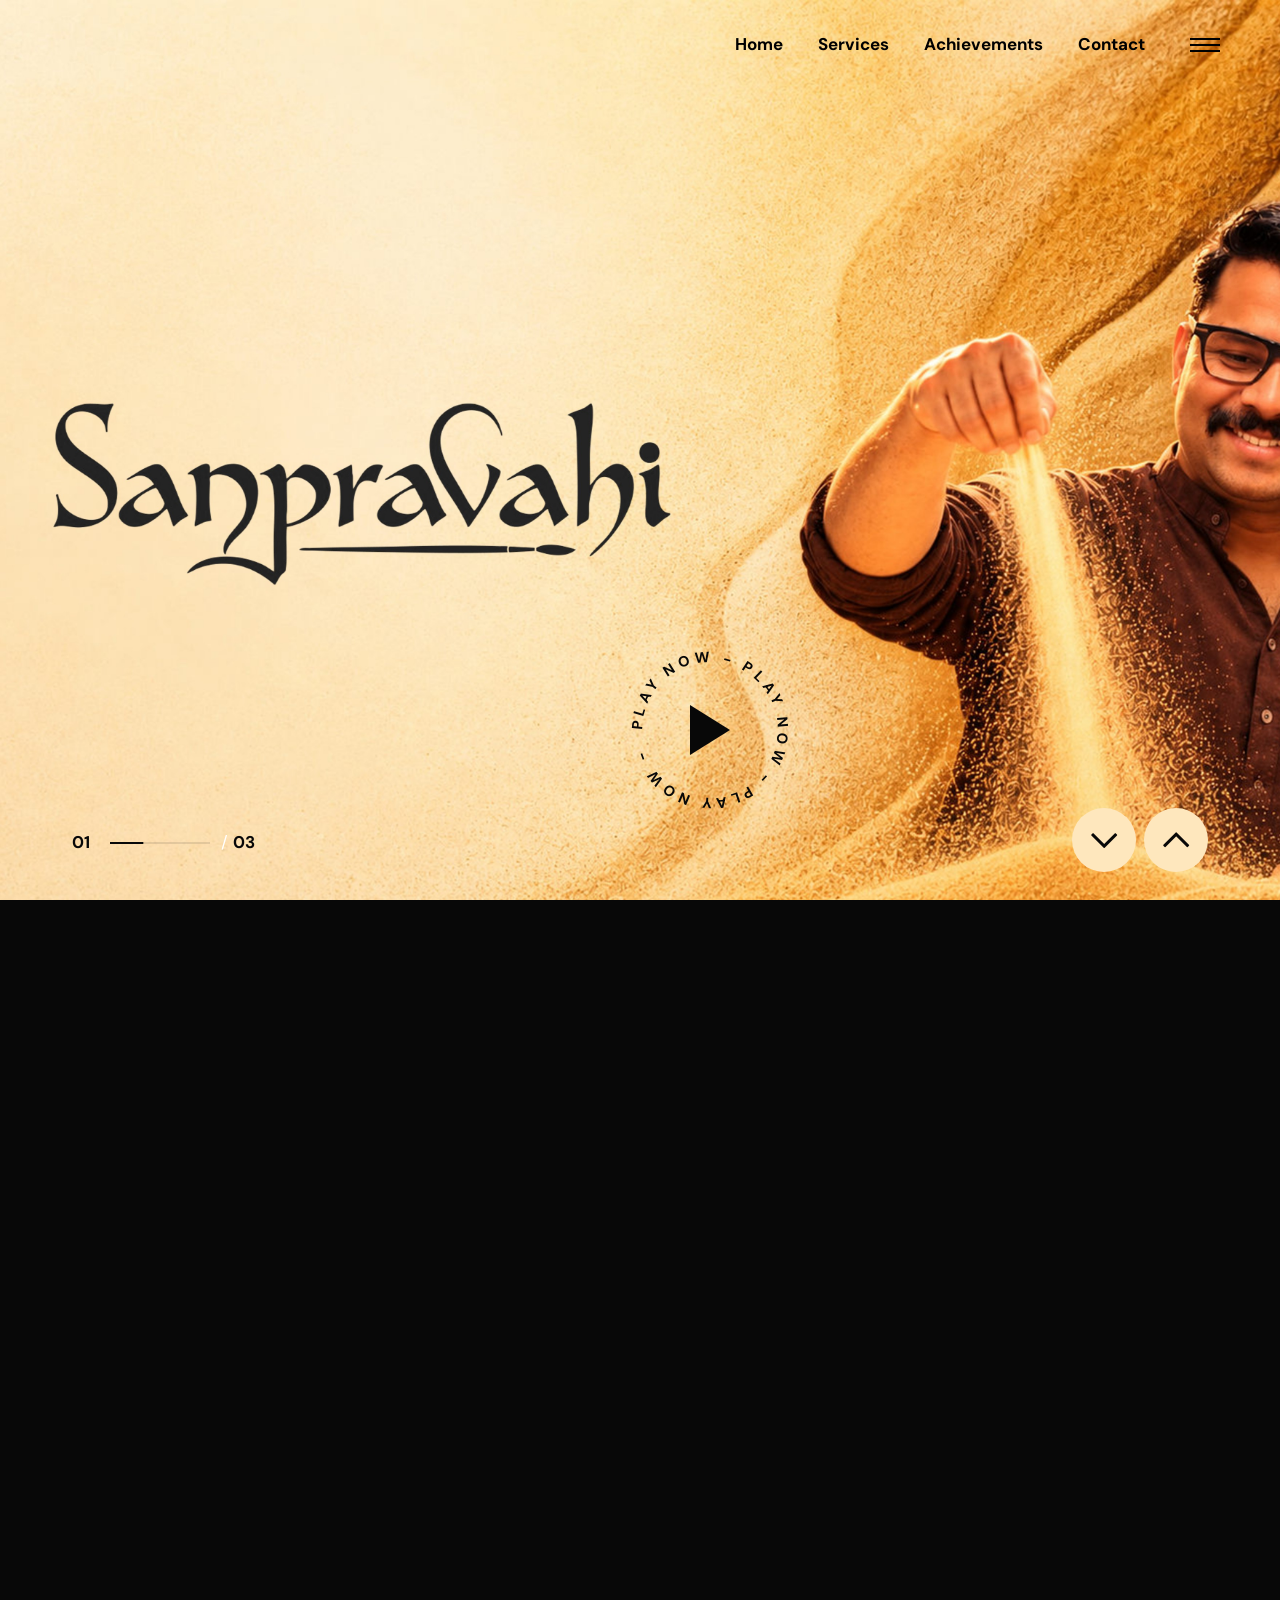
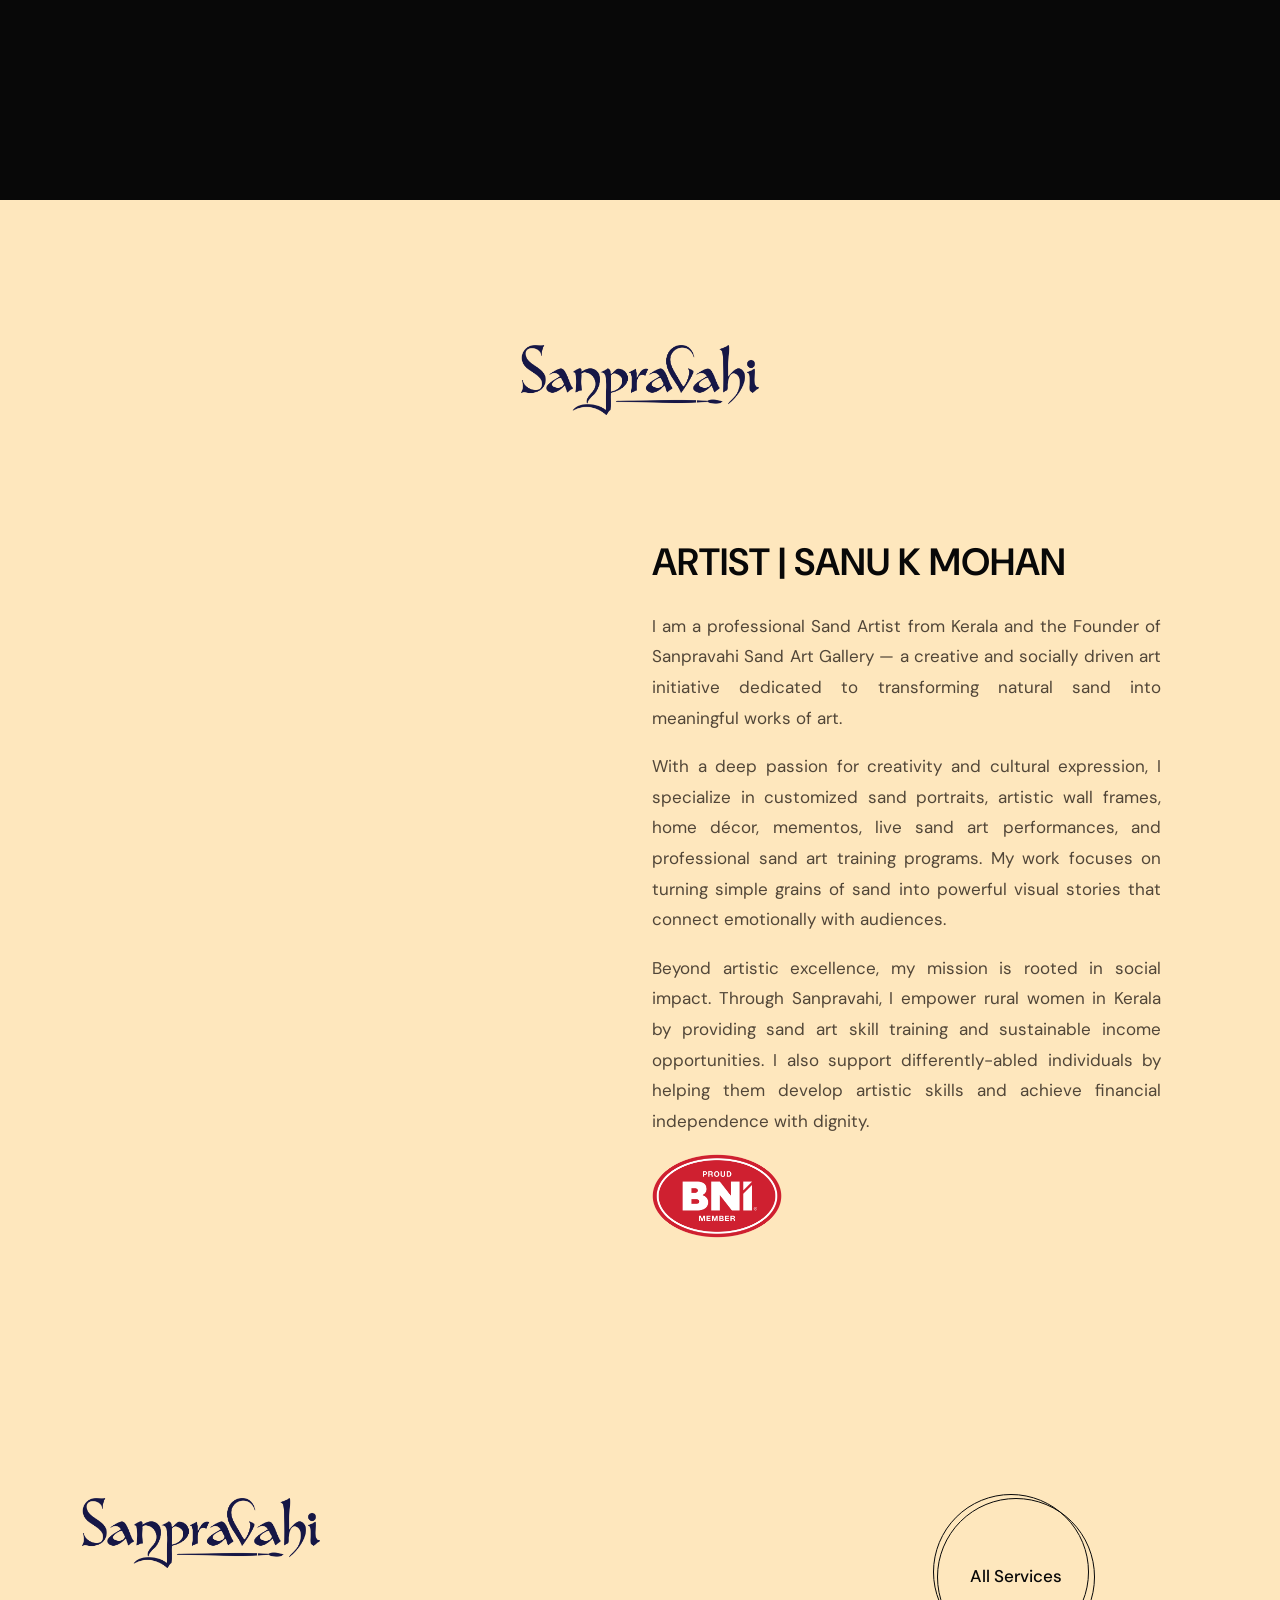
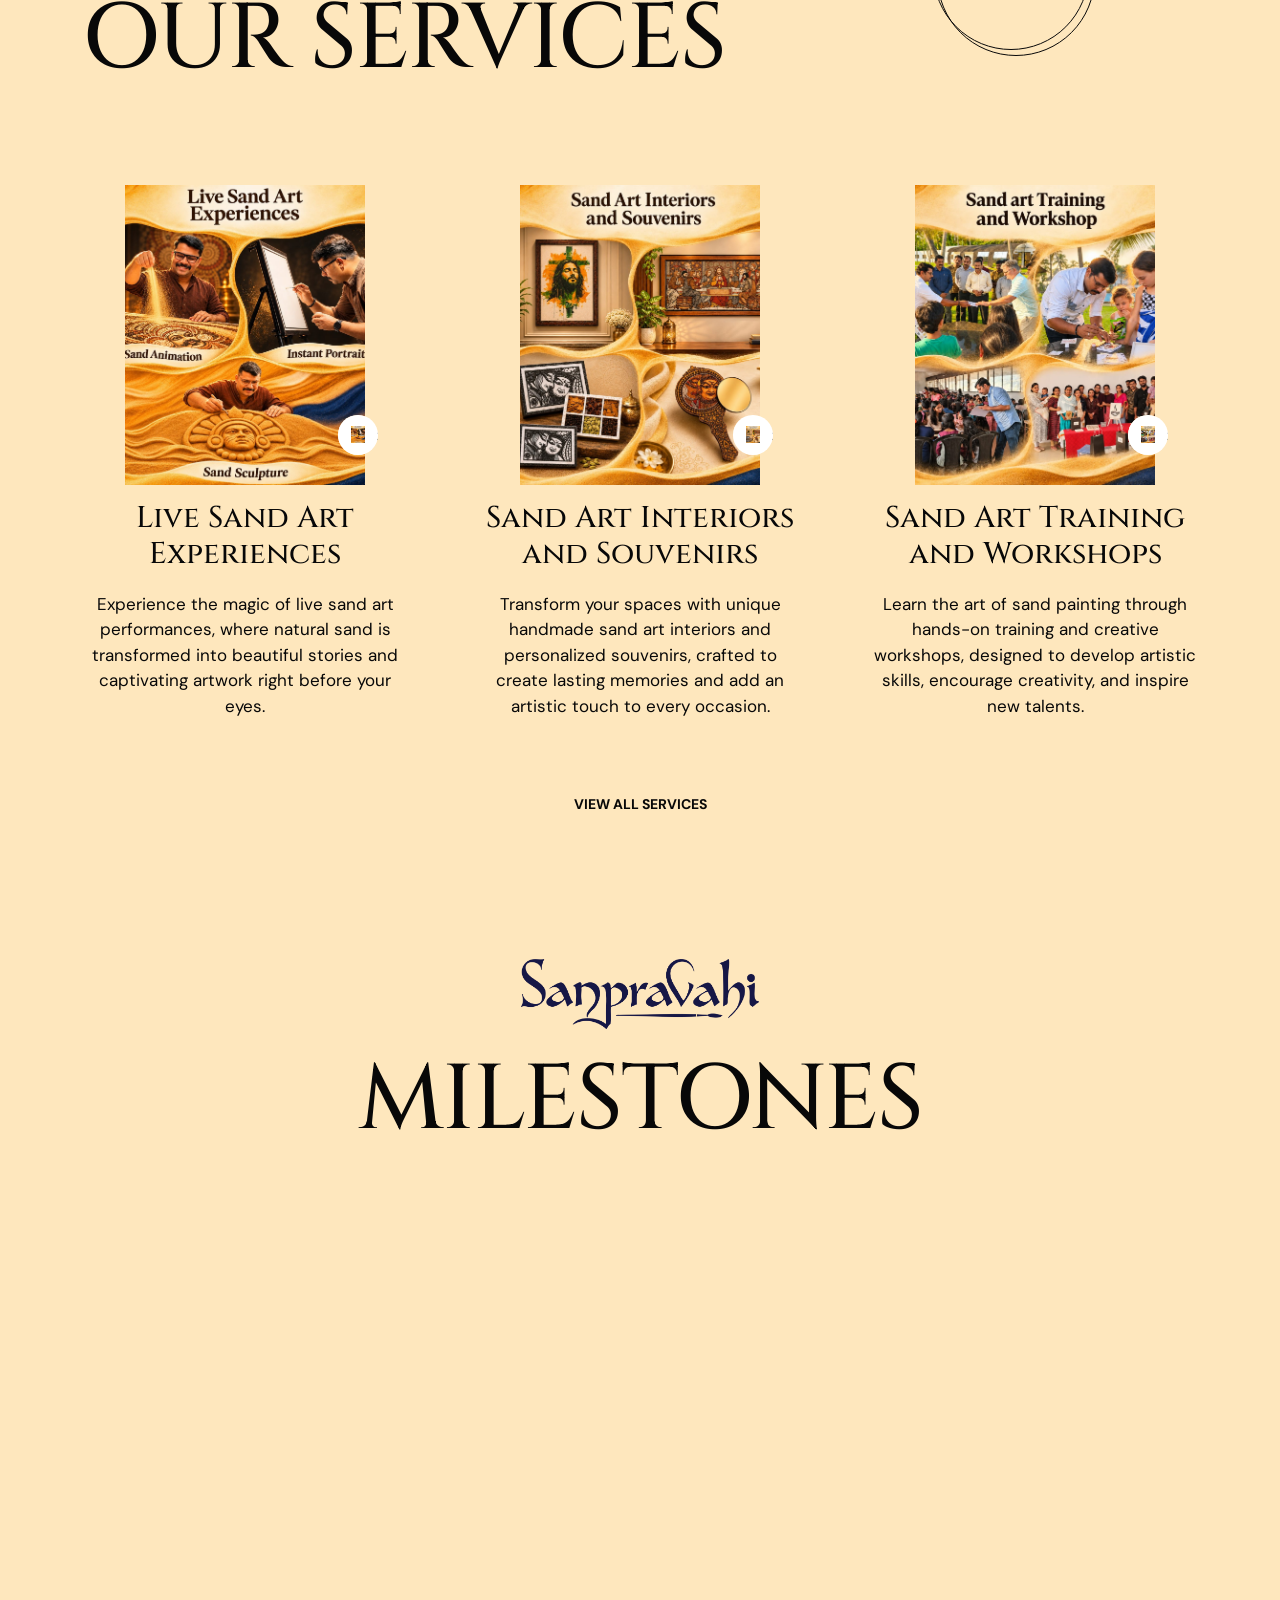
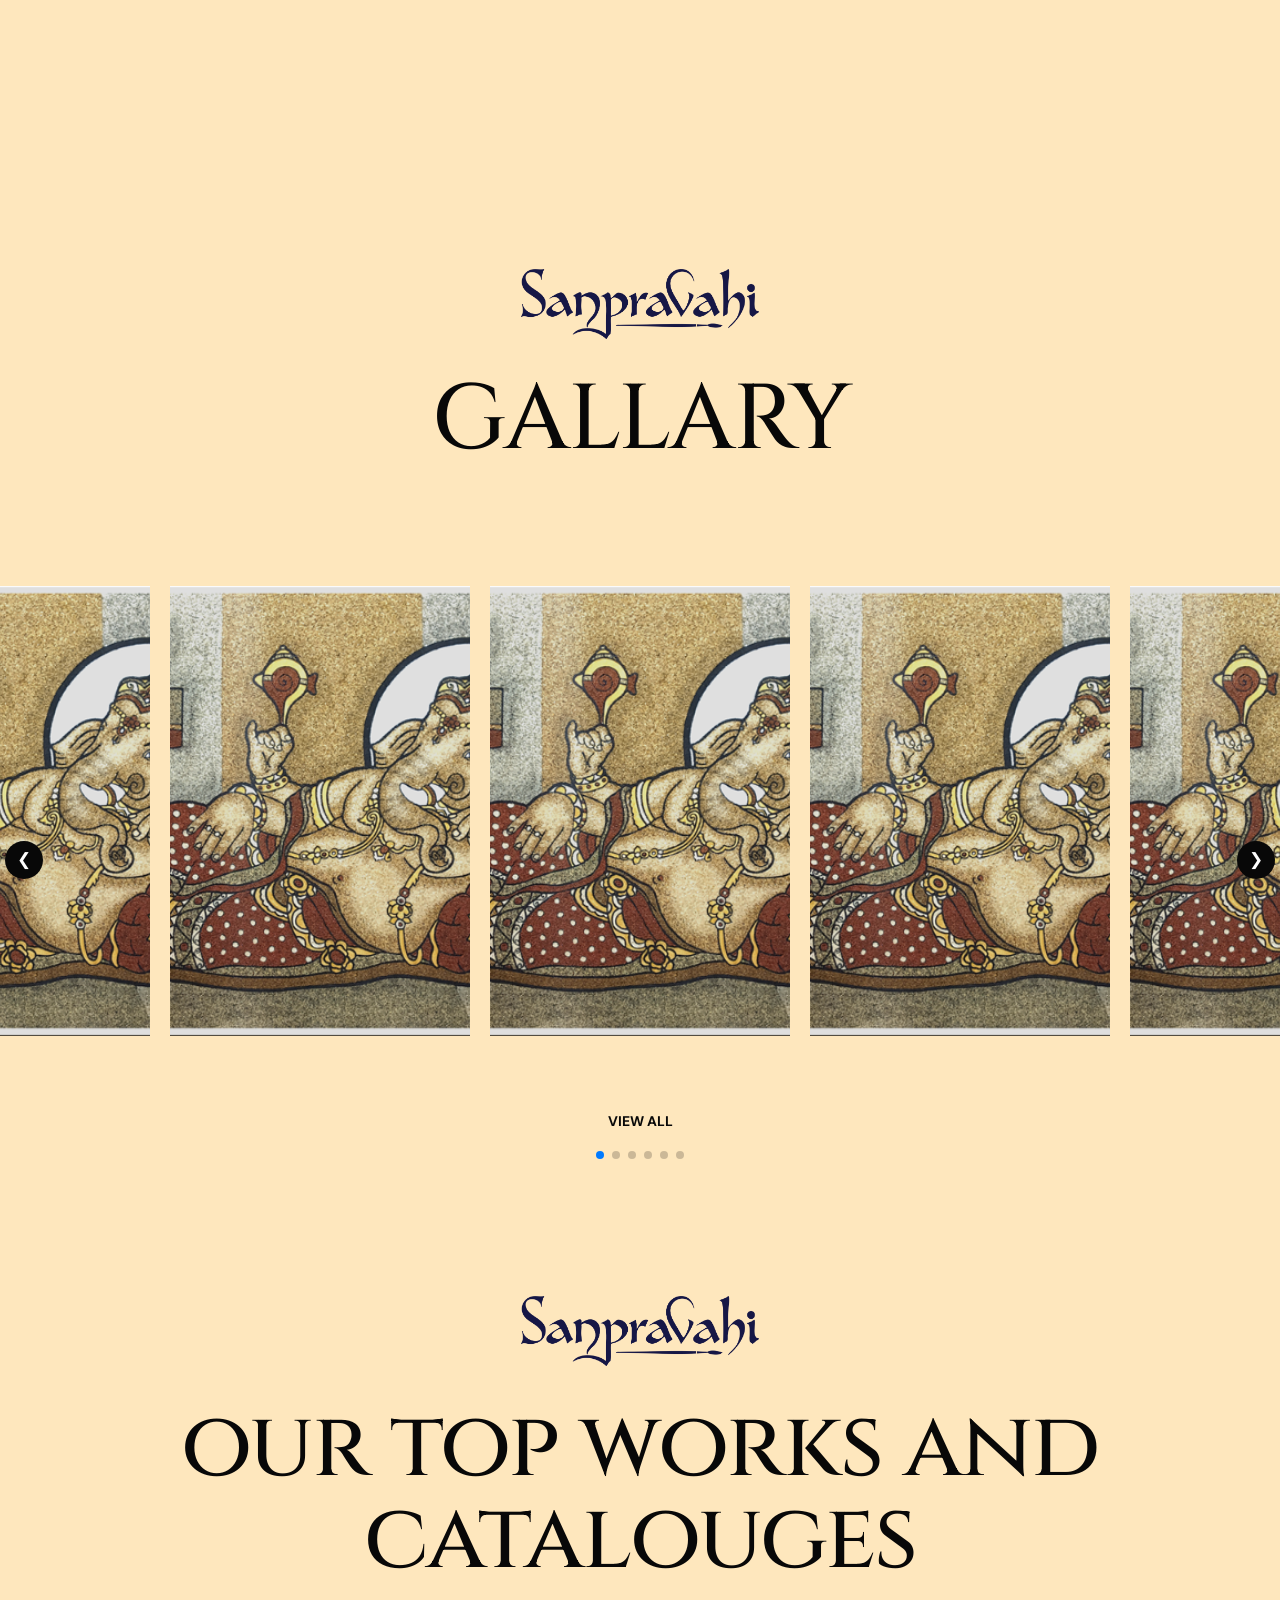
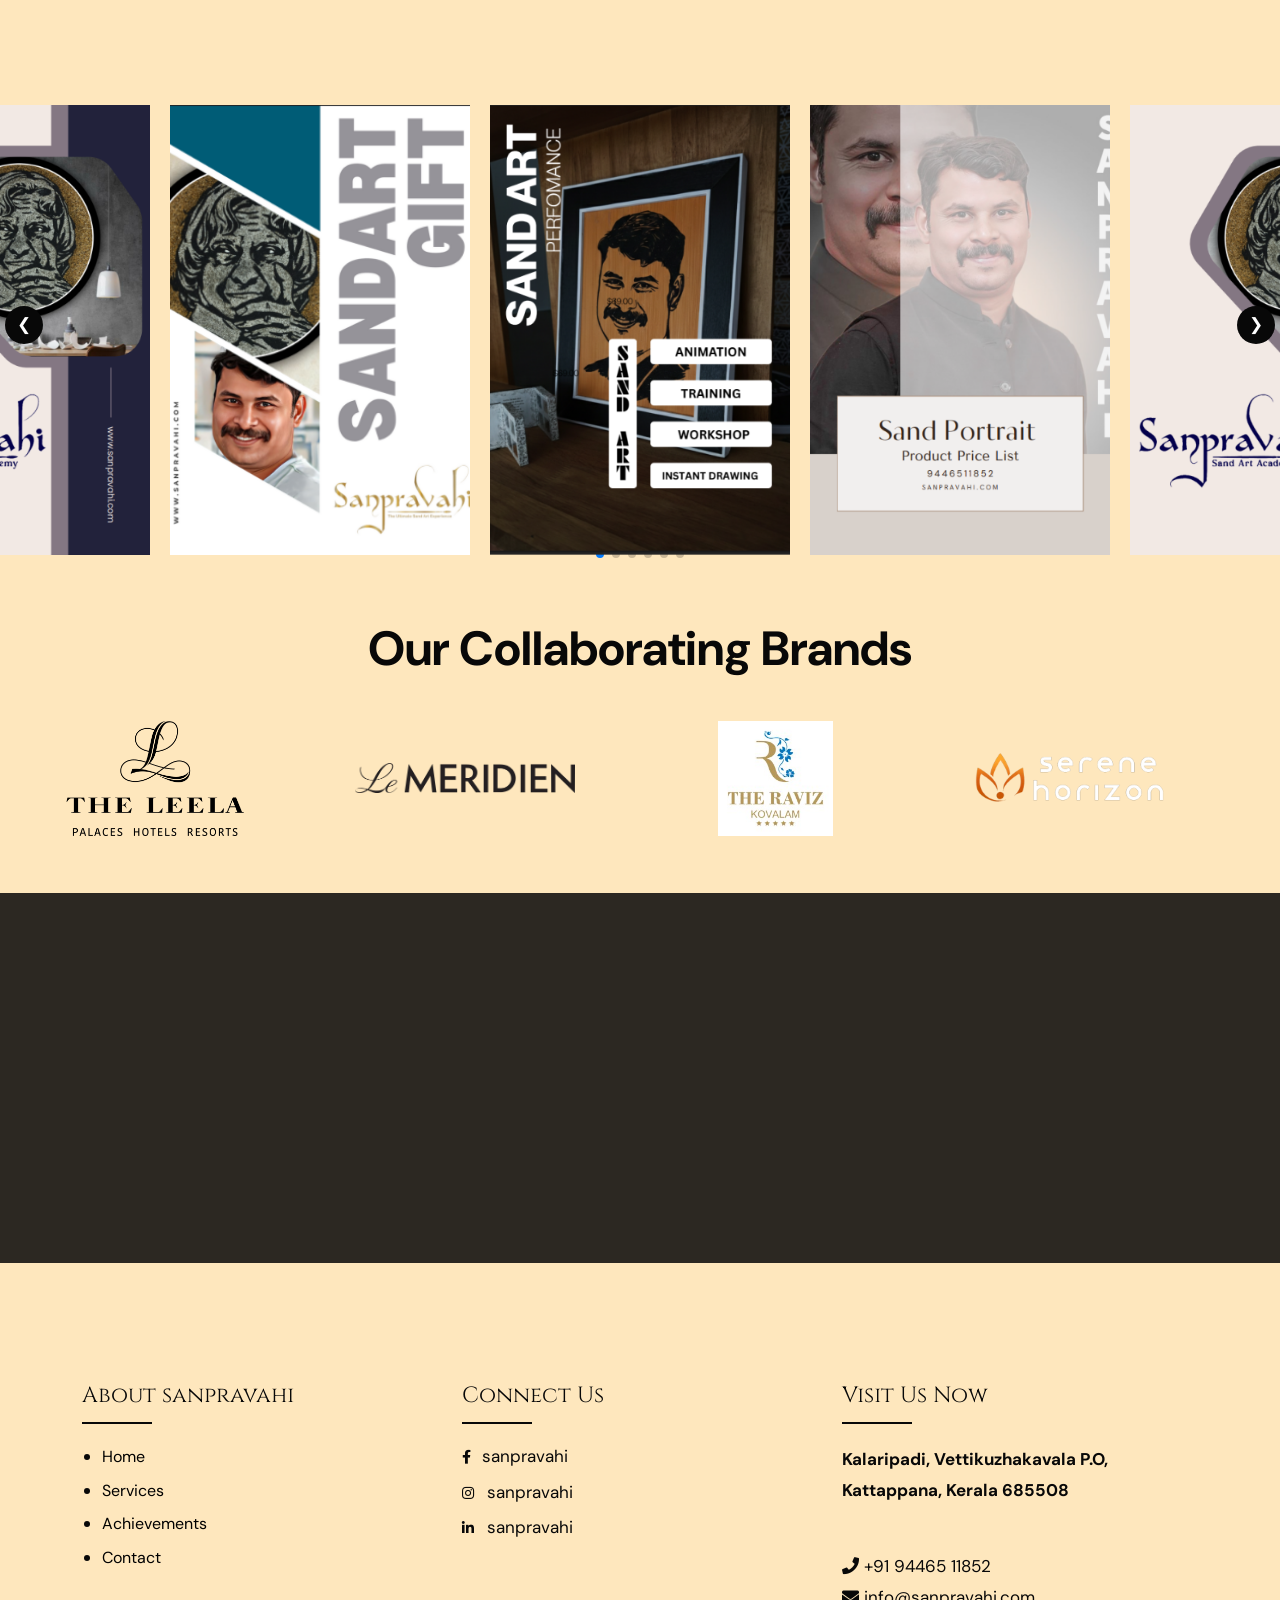
==== commit c60e2685: "test" ====
--- a/index.html
+++ b/index.html
@@ -1,714 +1,803 @@
-<!DOCTYPE html><html lang="en"><head>
-<meta charset="utf-8">
-<meta name="viewport" content="width=device-width, initial-scale=1, shrink-to-fit=no">
-<meta name="theme-color" content="#feed01">
-<title>Sanpravahi</title>
-<meta name="author" content="Themezinho">
-<meta name="description" content="For all kind of exhibition museum website">
-<meta name="keywords" content="wandau, exhibition, museum, art, history, entry, ticket, contemporary, modern, booking, visit, culture, life, centuries, roots, fancy, themezinho">
-
-<!-- SOCIAL MEDIA META -->
-<meta property="og:description" content="Wandau | Art &amp; History Museum">
-<meta property="og:image" content="http://www.themezinho.net/wandau/preview.png">
-<meta property="og:site_name" content="wandau">
-<meta property="og:title" content="wandau">
-<meta property="og:type" content="website">
-<meta property="og:url" content="http://www.themezinho.net/wandau">
-
-<!-- TWITTER META -->
-<meta name="twitter:card" content="summary">
-<meta name="twitter:site" content="@wandau">
-<meta name="twitter:creator" content="@wandau">
-<meta name="twitter:title" content="wandau">
-<meta name="twitter:description" content="Wandau | Art &amp; History Museum">
-<meta name="twitter:image" content="http://www.themezinho.net/wandau/preview.png">
-
-<!-- FAVICON FILES -->
-<link href="./ico/j9RohqJl80u6.png" rel="apple-touch-icon" sizes="144x144">
-<link href="./ico/AQukB0YEbf2E.png" rel="apple-touch-icon" sizes="114x114">
-<link href="./ico/6ixTGaQMqaWK.png" rel="apple-touch-icon" sizes="72x72">
-<link href="./ico/p1groJbTHSE3.png" rel="apple-touch-icon">
-<link href="./ico/p2QUdXdTlgi6.png" rel="shortcut icon">
-
-<!-- CSS FILES -->
-<link rel="stylesheet" href="./css/fontawesome.min.css">
-<link rel="stylesheet" href="./css/odometer.min.css">
-<link rel="stylesheet" href="./css/fancybox.min.css">
-<link rel="stylesheet" href="./css/swiper.min.css">
-<link rel="stylesheet" href="./css/bootstrap.min.css">
-<link rel="stylesheet" href="./css/style.css">
+<!DOCTYPE html>
+<html lang="en">
+
+<head>
+  <meta charset="utf-8">
+  <meta name="viewport" content="width=device-width, initial-scale=1, shrink-to-fit=no">
+  <meta name="theme-color" content="#feed01">
+  <title>Sanpravahi</title>
+  <meta name="author" content="Themezinho">
+  <meta name="description" content="For all kind of exhibition museum website">
+  <meta name="keywords"
+    content="wandau, exhibition, museum, art, history, entry, ticket, contemporary, modern, booking, visit, culture, life, centuries, roots, fancy, themezinho">
+
+  <!-- SOCIAL MEDIA META -->
+  <meta property="og:description" content="Wandau | Art &amp; History Museum">
+  <meta property="og:image" content="http://www.themezinho.net/wandau/preview.png">
+  <meta property="og:site_name" content="wandau">
+  <meta property="og:title" content="wandau">
+  <meta property="og:type" content="website">
+  <meta property="og:url" content="http://www.themezinho.net/wandau">
+
+  <!-- TWITTER META -->
+  <meta name="twitter:card" content="summary">
+  <meta name="twitter:site" content="@wandau">
+  <meta name="twitter:creator" content="@wandau">
+  <meta name="twitter:title" content="wandau">
+  <meta name="twitter:description" content="Wandau | Art &amp; History Museum">
+  <meta name="twitter:image" content="http://www.themezinho.net/wandau/preview.png">
+
+  <!-- FAVICON FILES -->
+  <!-- FAVICON -->
+  <link rel="icon" type="image/png" sizes="32x32" href="./ico/favicon.png">
+  <link rel="icon" type="image/png" sizes="16x16" href="./ico/favicon.png">
+  <link rel="apple-touch-icon" href="./ico/favicon.png">
+
+  <!-- CSS FILES -->
+  <link rel="stylesheet" href="./css/fontawesome.min.css">
+  <link rel="stylesheet" href="./css/odometer.min.css">
+  <link rel="stylesheet" href="./css/fancybox.min.css">
+  <link rel="stylesheet" href="./css/swiper.min.css">
+  <link rel="stylesheet" href="./css/bootstrap.min.css">
+  <link rel="stylesheet" href="./css/style.css">
 </head>
 
 
 <body>
-<div class="preloader" id="preloader">
-  <svg viewBox="0 0 1920 1080" preserveAspectRatio="none" version="1.1">
-    <path d="M0,0 C305.333333,0 625.333333,0 960,0 C1294.66667,0 1614.66667,0 1920,0 L1920,1080 C1614.66667,1080 1294.66667,1080 960,1080 C625.333333,1080 305.333333,1080 0,1080 L0,0 Z"></path>
-  </svg>
-  <div class="inner">
-    <canvas class="progress-bar" id="progress-bar" width="200" height="200"></canvas>
-    <figure><img src="./images/log.png" alt="Image"></figure>
-    <small>Loading</small> </div>
-  <!-- end inner -->
-</div>
-<!-- end preloder -->
-<div class="page-transition">
-  <svg viewBox="0 0 1920 1080" preserveAspectRatio="none" version="1.1">
-    <path d="M0,0 C305.333333,0 625.333333,0 960,0 C1294.66667,0 1614.66667,0 1920,0 L1920,1080 C1614.66667,980 1294.66667,930 960,930 C625.333333,930 305.333333,980 0,1080 L0,0 Z"></path>
-  </svg>
-</div>
-<!-- end page-transition -->
-<div class="smooth-scroll">
-  <div class="section-wrapper" data-scroll-section="">
-    
-    <!-- end search-box -->
-    <aside class="side-widget">
-      <svg viewBox="0 0 600 1080" preserveAspectRatio="none" version="1.1">
-        <path d="M540,1080H0V0h540c0,179.85,0,359.7,0,539.54C540,719.7,540,899.85,540,1080z"></path>
-      </svg>
-      <figure class="logo"> <img src="./images/log.png" alt="Image"> </figure>
-      <!-- end logo -->
-      <div class="inner">
-<div class="col-lg-4">
+  <div class="preloader" id="preloader">
+    <svg viewBox="0 0 1920 1080" preserveAspectRatio="none" version="1.1">
+      <path
+        d="M0,0 C305.333333,0 625.333333,0 960,0 C1294.66667,0 1614.66667,0 1920,0 L1920,1080 C1614.66667,1080 1294.66667,1080 960,1080 C625.333333,1080 305.333333,1080 0,1080 L0,0 Z">
+      </path>
+    </svg>
+    <div class="inner">
+      <canvas class="progress-bar" id="progress-bar" width="200" height="200"></canvas>
+      <figure><img src="./images/log.png" alt="Image"></figure>
+      <small>Loading</small>
+    </div>
+    <!-- end inner -->
+  </div>
+  <!-- end preloder -->
+  <div class="page-transition">
+    <svg viewBox="0 0 1920 1080" preserveAspectRatio="none" version="1.1">
+      <path
+        d="M0,0 C305.333333,0 625.333333,0 960,0 C1294.66667,0 1614.66667,0 1920,0 L1920,1080 C1614.66667,980 1294.66667,930 960,930 C625.333333,930 305.333333,980 0,1080 L0,0 Z">
+      </path>
+    </svg>
+  </div>
+  <!-- end page-transition -->
+  <div class="smooth-scroll">
+    <div class="section-wrapper" data-scroll-section="">
+
+      <!-- end search-box -->
+      <aside class="side-widget">
+        <svg viewBox="0 0 600 1080" preserveAspectRatio="none" version="1.1">
+          <path d="M540,1080H0V0h540c0,179.85,0,359.7,0,539.54C540,719.7,540,899.85,540,1080z"></path>
+        </svg>
+        <figure class="logo"> <img src="./images/log.png" alt="Image"> </figure>
+        <!-- end logo -->
+        <div class="inner">
+          <div class="col-lg-4">
             <h6 class="widget-title">Visit Us Now</h6>
             <address class="address">
-           Kalaripadi ,   <strong>Vettikuzhakavala p.o,Kattappana,Keralam 685508</strong> <br><i class="fas fa-info-circle"></i> <br>+91 9446511852<br><i class="fas fa-info-circle"></i> 
-info@sanpravahi.com
+              Kalaripadi , <strong>Vettikuzhakavala p.o,Kattappana,Keralam 685508</strong> <br><i
+                class="fas fa-info-circle"></i> <br>+91 9446511852<br><i class="fas fa-info-circle"></i>
+              info@sanpravahi.com
             </address>
           </div>
-        <!-- end widget -->
-        
-        <!-- end widget -->
-      </div>
-      <!-- end inner -->
-		<div class="display-mobile">
-			<div class="custom-menu">
-        <ul>
-         
-        </ul>
-      </div>
-      <!-- end custom-menu -->
-<div class="site-menu">
-<ul>
-    <!-- Home: Go to the first section of the main page -->
-    <li><a href="index.html#home" style="color: white !important;">Home</a></li>
-
-
-    <!-- Services: Open services.html -->
-    <li><a href="services.html" style="color: white !important;">Services</a></li>
-
-    <!-- Gallery: Open gallery.html -->
-    <li><a href="gallery.html" style="color: white !important;">Gallery</a></li>
-
-    <!-- Contact: Open contact.html -->
-    <li><a href="contact.html" style="color: white !important;">Contact</a></li>
-</ul>
+          <!-- end widget -->
+
+          <!-- end widget -->
+        </div>
+        <!-- end inner -->
+        <div class="display-mobile">
+          <div class="custom-menu">
+            <ul>
+
+            </ul>
+          </div>
+          <!-- end custom-menu -->
+          <div class="site-menu">
+            <ul>
+              <!-- Home: Go to the first section of the main page -->
+              <li><a href="index.html#home" style="color: white !important;">Home</a></li>
+
+
+              <!-- Services: Open services.html -->
+              <li><a href="services.html" style="color: white !important;">Services</a></li>
+
+              <!-- Gallery: Open achievements.html -->
+              <li><a href="achievements.html" style="color: white !important;">Achievements</a></li>
+
+              <!-- Contact: Open contact.html -->
+              <li><a href="contact.html" style="color: white !important;">Contact</a></li>
+            </ul>
+          </div>
+          <!-- end site-menu -->
+        </div>
+        <!-- end display-mobile -->
+      </aside>
+      <nav class="navbar">
+        <!-- <div class="logo"> <a href="index.html"> <img src="./images/mobile-logo.webp" alt="Image"> </a> </div> -->
+        <!-- end logo -->
+        <div class="custom-menu">
+          <ul>
+            <li><a href="#"></a></li>
+            <li><a href="#"></a></li>
+          </ul>
+        </div>
+        <!-- end custom-menu -->
+        <div class="site-menu">
+          <ul>
+            <li><a href="index.html" style="color: rgb(0, 0, 0) !important; font-weight: bold;">Home</a></li>
+            <li><a href="services.html" style="color: rgb(0, 0, 0) !important; font-weight: bold;">Services</a></li>
+            <li><a href="achievements.html" style="color: rgb(0, 0, 0) !important; font-weight: bold;">Achievements</a></li>
+            <li><a href="contact.html" style="color: rgb(0, 0, 0) !important; font-weight: bold;">Contact</a></li>
+          </ul>
+        </div>
+        <!-- end site-menu -->
+
+        <!-- end search-button -->
+        <div class="hamburger-menu">
+          <svg class="hamburger" width="30" height="30" viewBox="0 0 30 30">
+            <path class="line line-top" d="M0,9h30"></path>
+            <path class="line line-center" d="M0,15h30"></path>
+            <path class="line line-bottom" d="M0,21h30"></path>
+          </svg>
+        </div>
+        <!-- end hamburger-menu -->
+
+        <!-- end navbar-button -->
+      </nav>
+
+      <!-- end navbar -->
+      <header class="slider">
+        <div class="swiper-container slider-images">
+          <div class="swiper-wrapper">
+            <div class="swiper-slide" data-background="images/sl3.jpg">
+              <div class="mobile-slide" data-background="images/mm1.png"></div>
+            </div>
+            <div class="swiper-slide" data-background="images/sl2.jpg">
+              <div class="mobile-slide" data-background="images/mm2.png">
+              </div>
+            </div>
+            <div class="swiper-slide" data-background="images/z2.png">
+              <div class="mobile-slide" data-background="images/z4.png">
+              </div>
+            </div>
+
+          </div>
+          <!-- end swiper-wrapper -->
+          <div class="container-fluid slider-nav">
+            <div class="swiper-pagination"></div>
+            <!-- end swiper-pagination -->
+            <div class="swiper-fraction"></div>
+            <!-- end swiper-fraction -->
+            <div class="button-prev"><i class="far fa-chevron-down"></i></div>
+            <!-- end swiper-button-prev -->
+            <div class="button-next"><i class="far fa-chevron-up"></i></div>
+            <!-- end swiper-button-next -->
+          </div>
+          <!-- end slider-nav -->
+        </div>
+        <!-- end slider-images -->
+        <div class="swiper-container slider-texts">
+
+          <div class="swiper-wrapper">
+            <div class="swiper-slide">
+              <div class="container-fluid">
+
+              </div>
+              <!-- end container -->
+            </div>
+            <!-- end swiper-slide -->
+            <div class="swiper-slide">
+              <div class="container-fluid">
+
+              </div>
+              <!-- end container -->
+            </div>
+            <!-- end swiper-slide -->
+            <div class="swiper-slide">
+              <div class="container-fluid">
+
+              </div>
+              <!-- end container -->
+            </div>
+            <!-- end swiper-slide -->
+          </div>
+          <!-- end swiper-wrapper -->
+        </div>
+        <!-- end slider-texts -->
+        <div class="play-now"> <a href="videos/video.mp4" data-fancybox="" data-width="640" data-height="360"
+            class="play-btn"></a>
+          <svg version="1.1" xmlns="http://www.w3.org/2000/svg" xmlns:xlink="http://www.w3.org/1999/xlink" x="0px"
+            y="0px" width="300px" height="300px" viewBox="0 0 300 300" enable-background="new 0 0 300 300"
+            xml:space="preserve">
+            <defs>
+              <path id="circlePath" d="M 150, 150 m -60, 0 a 60,60 0 0,1 120,0 a 60,60 0 0,1 -120,0 "></path>
+            </defs>
+            <circle cx="150" cy="100" r="75" fill="none"></circle>
+            <g>
+              <use xlink:href="#circlePath" fill="none"></use>
+              <text>
+                <textPath xlink:href="#circlePath">PLAY NOW - PLAY NOW - PLAY NOW -</textPath>
+              </text>
+            </g>
+          </svg>
+        </div>
+        <!-- end play-now -->
+      </header>
+      <!-- end slider -->
+      <section class="content-section" data-background="#fffbf7">
+        <div class="container">
+          <div class="row align-items-center">
+            <div class="col-12">
+              <div class="section-title text-center">
+                <figure><img src="./images/mobile-logo.webp" alt="Image"></figure>
+
+              </div>
+              <!-- end section-title -->
+            </div>
+            <!-- end col-12 -->
+
+            <!-- First About Us Section -->
+            <div class="row align-items-start about-us-row my-5">
+
+              <div class="col-lg-7">
+                <figure class="image-box" data-scroll="" data-scroll-speed="-1">
+                  <img src="./images/ar2.jpeg" alt="Sanpravahi Sand Art">
+                </figure>
+                 <br>
+              </div>
+
+              <div class="col-lg-5">
+                <div class="about-us-content">
+                  <h2>ABOUT US</h2>
+
+                  <p>
+                    We, Sanpravahi (Sand Painting), would like to introduce
+                    to you a unique creation made from underground natural
+                    coloured stone powder, sea sand and river sand.
+                  </p>
+
+                  <p>
+                    These collections are made using 100% natural colourful
+                    stones and sand collected from various places. Those
+                    stones are ground into powder, which becomes the raw
+                    material for our pure handmade masterpieces.
+                  </p>
+
+                  <p>
+                    Our creations include Black Sand Art and Multi-Colour
+                    Sand Art, showcasing the beauty of natural materials
+                    through handmade artistic creations.
+                  </p>
+                </div>
+              </div>
+
+            </div>
+            
+            <!-- Second About Us Section -->
+            <div class="section-title text-center">
+              <figure>
+                <img src="./images/mobile-logo.webp" alt="Image">
+              </figure>
+            </div>
+
+            <div class="row align-items-start about-us-row">
+
+              <!-- LEFT: IMAGE -->
+              <div class="col-lg-6">
+                <figure class="image-box" data-scroll="" data-scroll-speed="-1">
+                  <img src="./images/ar1.jpeg" alt="Sanpravahi Sand Artist" style="width: 85%; height: auto;">
+                </figure>
+                <br>
+              </div>
+
+              <!-- RIGHT: CONTENT -->
+              <div class="col-lg-6">
+                <div class="about-us-content">
+                  <h2>ARTIST | SANU K MOHAN</h2>
+
+                  <p>
+                    I am a professional Sand Artist from Kerala and the Founder of
+                    Sanpravahi Sand Art Gallery — a creative and socially driven art
+                    initiative dedicated to transforming natural sand into meaningful
+                    works of art.
+                  </p>
+
+                  <p>
+                    With a deep passion for creativity and cultural expression, I
+                    specialize in customized sand portraits, artistic wall frames,
+                    home décor, mementos, live sand art performances, and professional
+                    sand art training programs. My work focuses on turning simple
+                    grains of sand into powerful visual stories that connect
+                    emotionally with audiences.
+                  </p>
+
+                  <p>
+                    Beyond artistic excellence, my mission is rooted in social impact.
+                    Through Sanpravahi, I empower rural women in Kerala by providing
+                    sand art skill training and sustainable income opportunities.
+                    I also support differently-abled individuals by helping them
+                    develop artistic skills and achieve financial independence
+                    with dignity.
+                  </p>
+                  <div class="bni-logo">
+    <a href="https://bni-cochin.in/en-IN/memberdetails?encryptedMemberId=Nc%2B4K9L1dMqfbUwgg9XM7Q%3D%3D&name=SANU+K+MOHAN" target="_blank" rel="noopener noreferrer">
+        <img src="./images/bsn.png" alt="BNI Member">
+    </a>
 </div>
-      <!-- end site-menu -->
-		</div>
-		<!-- end display-mobile -->
-    </aside>
-    <nav class="navbar">
-      <div class="logo"> <a href="index.html"> <img src="./images/mobile-logo.webp" alt="Image"> </a> </div>
-      <!-- end logo -->
-      <div class="custom-menu">
-        <ul>
-          <li><a href="#"></a></li>
-          <li><a href="#"></a></li>
-        </ul>
-      </div>
-      <!-- end custom-menu -->
-<div class="site-menu">
-    <ul>
-        <li><a href="visit.html#home" style="color: rgb(0, 0, 0) !important;">Home</a></li>
-        <li><a href="services.html" style="color: rgb(0, 0, 0) !important;">Services</a></li>
-        <li><a href="gallery.html" style="color: rgb(0, 0, 0) !important;">Gallery</a></li>
-        <li><a href="contact.html" style="color: rgb(0, 0, 0) !important;">Contact</a></li>
-    </ul>
-</div>
-      <!-- end site-menu -->
-      
-      <!-- end search-button -->
-      <div class="hamburger-menu">
-        <svg class="hamburger" width="30" height="30" viewBox="0 0 30 30">
-          <path class="line line-top" d="M0,9h30"></path>
-          <path class="line line-center" d="M0,15h30"></path>
-          <path class="line line-bottom" d="M0,21h30"></path>
-        </svg>
-      </div>
-      <!-- end hamburger-menu -->
-       
-      <!-- end navbar-button -->
-    </nav>
-    
-    <!-- end navbar -->
-    <header class="slider" >
-      <div class="swiper-container slider-images">
-        <div class="swiper-wrapper">
-          <div class="swiper-slide" data-background="images/sl3.jpg">
-			<div class="mobile-slide" data-background="images/mm1.png"></div>
-			</div>
-          <div class="swiper-slide" data-background="images/sl2.jpg">
-			<div class="mobile-slide" data-background="images/mm2.png"></div>
-			</div>
-          
-        </div>
-        <!-- end swiper-wrapper -->
-        <div class="container-fluid slider-nav">
-          <div class="swiper-pagination"></div>
-          <!-- end swiper-pagination -->
-          <div class="swiper-fraction"></div>
-          <!-- end swiper-fraction -->
-          <div class="button-prev"><i class="far fa-chevron-down"></i></div>
-          <!-- end swiper-button-prev -->
-          <div class="button-next"><i class="far fa-chevron-up"></i></div>
-          <!-- end swiper-button-next -->
-        </div>
-        <!-- end slider-nav -->
-      </div>
-      <!-- end slider-images -->
-      <div class="swiper-container slider-texts">
-        
-        <div class="swiper-wrapper">
-          <div class="swiper-slide">
-            <div class="container-fluid">
-              
-            </div>
-            <!-- end container -->
-          </div>
-          <!-- end swiper-slide -->
-          <div class="swiper-slide">
-            <div class="container-fluid">
-              
-            </div>
-            <!-- end container -->
-          </div>
-          <!-- end swiper-slide -->
-          <div class="swiper-slide">
-            <div class="container-fluid">
-              
-            </div>
-            <!-- end container -->
-          </div>
-          <!-- end swiper-slide -->
-        </div>
-        <!-- end swiper-wrapper -->
-      </div>
-      <!-- end slider-texts -->
-      <div class="play-now"> <a href="videos/video.mp4" data-fancybox="" data-width="640" data-height="360" class="play-btn"></a>
-        <svg version="1.1" xmlns="http://www.w3.org/2000/svg" xmlns:xlink="http://www.w3.org/1999/xlink" x="0px" y="0px" width="300px" height="300px" viewBox="0 0 300 300" enable-background="new 0 0 300 300" xml:space="preserve">
-          <defs>
-            <path id="circlePath" d="M 150, 150 m -60, 0 a 60,60 0 0,1 120,0 a 60,60 0 0,1 -120,0 "></path>
-          </defs>
-          <circle cx="150" cy="100" r="75" fill="none"></circle>
-          <g>
-            <use xlink:href="#circlePath" fill="none"></use>
-            <text>
-              <textPath xlink:href="#circlePath">PLAY NOW  - PLAY NOW - PLAY NOW -</textPath>
-            </text>
-          </g>
-        </svg>
-      </div>
-      <!-- end play-now -->
-    </header>
-    <!-- end slider -->
-    <section class="content-section" data-background="#fffbf7" >
-      <div class="container">
-        <div class="row align-items-center">
-          <div class="col-12">
-            <div class="section-title text-center">
-              <figure><img src="./images/mobile-logo.webp" alt="Image"></figure>
-           
-            </div>
-            <!-- end section-title -->
-          </div>
-          <!-- end col-12 -->
-          
-<div class="row align-items-center">
-
-    <!-- LEFT SIDE: Keep your existing image -->
-    <div class="col-lg-7">
-        <figure class="image-box" data-scroll="" data-scroll-speed="-1">
-            <img src="./images/m1.png" alt="Sanpravahi Sand Art">
-        </figure>
-    </div>
-    <!-- end col-7 -->
-
-    <!-- RIGHT SIDE: About Us Content -->
-    <div class="col-lg-5">
-        <div class="about-us-content">
-             <h2>ABOUT US</h2>
-
-            <p>
-                We, Sanpravahi (Sand Painting), would like to introduce
-                to you a unique creation made from underground natural
-                coloured stone powder, sea sand and river sand.
-            </p>
-
-            <p>
-                These collections are made using 100% natural colourful
-                stones and sand collected from various places. Those
-                stones are ground into powder, which becomes the raw
-                material for our pure handmade masterpieces.
-            </p>
-
-            <p>
-                Our creations include Black Sand Art and Multi-Colour
-                Sand Art, showcasing the beauty of natural materials
-                through handmade artistic creations.
-            </p>
-        </div>
-    </div>
-    <!-- end col-5 -->
-
-</div>
-
-          <!-- end col-5 -->
-        </div>
-        <!-- end row -->
-      </div>
-      <!-- end container -->
-    </section>
-    <!-- end content-section -->
-    <section class="content-section">
-      <div class="container">
-        <div class="row justify-content-center">
-          <div class="col-lg-9">
-            <div class="section-title">
-              <figure><img src="./images/mobile-logo.webp" alt="Image"></figure>
-             
-              <h2>OUR SERVICES</h2>
-            </div>
-            <!-- end section-title -->
-          </div>
-          <!-- end col-9 -->
-          <div class="col-lg-3"> <a href="services.html" class="circle-button">All Services <br>
-            </a> </div>
-          <!-- end col-3 -->
-        </div>
-        <!-- end row -->
-        <div class="row justify-content-center">
-          <div class="col-lg-4 col-md-6">
-            <div class="exhibition-box" data-scroll="" data-scroll-speed="-1">
-              <figure data-service-name="Versatile Custom Frames"
+                </div>
+              </div>
+
+            </div>
+
+            <!-- end col-5 -->
+          </div>
+          <!-- end row -->
+        </div>
+        <!-- end container -->
+      </section>
+      <!-- end content-section -->
+      <section class="content-section">
+        <div class="container">
+          <div class="row justify-content-center">
+            <div class="col-lg-9">
+              <div class="section-title">
+                <figure><img src="./images/mobile-logo.webp" alt="Image"></figure>
+
+                <h2>OUR SERVICES</h2>
+              </div>
+              <!-- end section-title -->
+            </div>
+            <!-- end col-9 -->
+            <div class="col-lg-3"> <a href="services.html" class="circle-button">All Services <br>
+              </a> </div>
+            <!-- end col-3 -->
+          </div>
+          <!-- end row -->
+          <div class="row justify-content-center">
+            <div class="col-lg-4 col-md-6">
+              <div class="exhibition-box" data-scroll="" data-scroll-speed="-1">
+                <figure data-service-name="Live Sand Art Experiences"
                   onclick="sendServiceInquiry(event, this.dataset.serviceName)"
                   onkeydown="if (event.key === 'Enter' || event.key === ' ') { sendServiceInquiry(event, this.dataset.serviceName); }"
-                  role="button"
-                  tabindex="0"
-                  style="cursor: pointer;">
+                  role="button" tabindex="0" style="cursor: pointer;">
                   <a href="#">
-                    <img src="./images/p1.png" alt="Image" class="img">
+                    <img src="./images/pr1.jpg" alt="Image" class="img">
                   </a>
-                <div class="info">
-                  <figure class="i"><img src="./images/p1.png" alt="Image"></figure>
-                  <span>50% off </span> </div>
-                <!-- end info -->
-              </figure>
-              <div class="content-box"
-                  data-service-name="Versatile Custom Frames"
+                  <div class="info">
+                    <figure class="i"><img src="./images/pr1.jpg" alt="Image"></figure>
+                    <span>50% off </span>
+                  </div>
+                  <!-- end info -->
+                </figure>
+                <div class="content-box" data-service-name="Live Sand Art Experiences"
                   onclick="sendServiceInquiry(event, this.dataset.serviceName)"
                   onkeydown="if (event.key === 'Enter' || event.key === ' ') { sendServiceInquiry(event, this.dataset.serviceName); }"
-                  role="button"
-                  tabindex="0"
-                  style="cursor: pointer;">
+                  role="button" tabindex="0" style="cursor: pointer;">
 
                   <h4>
-                      <a href="#">Versatile Custom Frames</a>
+                    <a href="#">Live Sand Art Experiences</a>
                   </h4>
 
                   <p>
-                      Ideal for Any Gift. Elevate your presents with our customised
-                      premium portraits created with natural Sand.
+                    Experience the magic of live sand art performances, where natural sand is transformed into beautiful stories and captivating artwork right before your eyes.
                   </p>
-              </div>
-              <!-- end content-box -->
-            </div>
-            <!-- end exhibition-box -->
-          </div>
-          <!-- end col-4 -->
-          <div class="col-lg-4 col-md-6">
-            <div class="exhibition-box" data-scroll="" data-scroll-speed="1">
-              <figure data-service-name="Versatile Custom Frames"
+                </div>
+                <!-- end content-box -->
+              </div>
+              <!-- end exhibition-box -->
+            </div>
+            <!-- end col-4 -->
+            <div class="col-lg-4 col-md-6">
+              <div class="exhibition-box" data-scroll="" data-scroll-speed="1">
+                <figure data-service-name="Sand Art Interiors and Sauvenirs"
                   onclick="sendServiceInquiry(event, this.dataset.serviceName)"
                   onkeydown="if (event.key === 'Enter' || event.key === ' ') { sendServiceInquiry(event, this.dataset.serviceName); }"
-                  role="button"
-                  tabindex="0"
-                  style="cursor: pointer;">
+                  role="button" tabindex="0" style="cursor: pointer;">
                   <a href="#">
-                    <img src="./images/p1.png" alt="Image" class="img">
+                    <img src="./images/pr2.jpg" alt="Image" class="img">
                   </a>
-                <div class="info">
-                  <figure class="i"><img src="./images/p1.png" alt="Image"></figure>
-                  <span>50% off </span> </div>
-                <!-- end info -->
-              </figure>
-              <div class="content-box"
-                  data-service-name="Versatile Custom Frames"
+                  <div class="info">
+                    <figure class="i"><img src="./images/pr2.jpg" alt="Image"></figure>
+                    <span>50% off </span>
+                  </div>
+                  <!-- end info -->
+                </figure>
+                <div class="content-box" data-service-name="Sand Art Interiors and Souvenirs"
                   onclick="sendServiceInquiry(event, this.dataset.serviceName)"
                   onkeydown="if (event.key === 'Enter' || event.key === ' ') { sendServiceInquiry(event, this.dataset.serviceName); }"
-                  role="button"
-                  tabindex="0"
-                  style="cursor: pointer;">
+                  role="button" tabindex="0" style="cursor: pointer;">
 
                   <h4>
-                      <a href="#">Versatile Custom Frames</a>
+                    <a href="#">Sand Art Interiors and Souvenirs</a>
                   </h4>
 
                   <p>
-                      Ideal for Any Gift. Elevate your presents with our customised
-                      premium portraits created with natural Sand.
+                   Transform your spaces with unique handmade sand art interiors and personalized souvenirs, crafted to create lasting memories and add an artistic touch to every occasion.
                   </p>
-              </div>
-              <!-- end content-box -->
-            </div>
-            <!-- end exhibition-box --> </div>
-          <!-- end col-4 -->
-          <div class="col-lg-4 col-md-6">
-            <div class="exhibition-box" data-scroll="" data-scroll-speed="-0.5">
-              <figure data-service-name="Versatile Custom Frames"
+                </div>
+                <!-- end content-box -->
+              </div>
+              <!-- end exhibition-box -->
+            </div>
+            <!-- end col-4 -->
+            <div class="col-lg-4 col-md-6">
+              <div class="exhibition-box" data-scroll="" data-scroll-speed="-0.5">
+                <figure data-service-name="Sand Art Training and Workshops"
                   onclick="sendServiceInquiry(event, this.dataset.serviceName)"
                   onkeydown="if (event.key === 'Enter' || event.key === ' ') { sendServiceInquiry(event, this.dataset.serviceName); }"
-                  role="button"
-                  tabindex="0"
-                  style="cursor: pointer;">
+                  role="button" tabindex="0" style="cursor: pointer;">
                   <a href="#">
-                    <img src="./images/p1.png" alt="Image" class="img">
+                    <img src="./images/pr3.jpg" alt="Image" class="img">
                   </a>
-                <div class="info">
-                  <figure class="i"><img src="./images/p1.png" alt="Image"></figure>
-                  <span>50% off </span> </div>
-                <!-- end info -->
-              </figure>
-              <div class="content-box"
-                  data-service-name="Versatile Custom Frames"
+                  <div class="info">
+                    <figure class="i"><img src="./images/pr3.jpg" alt="Image"></figure>
+                    <span>50% off </span>
+                  </div>
+                  <!-- end info -->
+                </figure>
+                <div class="content-box" data-service-name="Sand Art Training and Workshops"
                   onclick="sendServiceInquiry(event, this.dataset.serviceName)"
                   onkeydown="if (event.key === 'Enter' || event.key === ' ') { sendServiceInquiry(event, this.dataset.serviceName); }"
-                  role="button"
-                  tabindex="0"
-                  style="cursor: pointer;">
+                  role="button" tabindex="0" style="cursor: pointer;">
 
                   <h4>
-                      <a href="#">Versatile Custom Frames</a>
+                    <a href="#">Sand Art Training and Workshops</a>
                   </h4>
 
                   <p>
-                      Ideal for Any Gift. Elevate your presents with our customised
-                      premium portraits created with natural Sand.
+                   Learn the art of sand painting through hands-on training and creative workshops, designed to develop artistic skills, encourage creativity, and inspire new talents.
                   </p>
-              </div>
-              <!-- end content-box -->
-            </div>
-          </div>
-          <!-- end col-4 -->
-          <div class="col-12 text-center"> <a href="services.html" class="custom-button">VIEW ALL SERVICES</a> </div>
-          <!-- end col-12 -->
-        </div>
-        <!-- end row -->
-      </div>
-      <!-- end container -->
-    </section>
-    <!-- end content-section -->
-
-		<div class="clearfix spacing-100"></div>
-      <div class="horizontal-scroll">
-        <div class="scroll-inner" data-scroll="" data-scroll-direction="horizontal" data-scroll-speed="5">
-          <div class="scroll-wrapper">
-            <div class="container-fluid">
-              <div class="row">
-                <div class="col-md-3">
-                  <figure class="image-box" data-scroll="" data-scroll-speed="0"> <img src="./images/p1.png" alt="Image"> </figure>
-                </div>
-                <!-- end col-3 -->
-                <div class="col-md-4 offset-md-1">
-                  <figure class="image-box" data-scroll="" data-scroll-speed="0"> <img src="./images/p1.png" alt="Image"> </figure>
-                </div>
-                <!-- end col-3 -->
-                <div class="col-md-2 offset-md-1">
-                  <figure class="image-box" data-scroll="" data-scroll-speed="0"> <img src="./images/p1.png" alt="Image"> </figure>
-                </div>
-                <!-- end col-3 -->
-              </div>
-              <!-- end row -->
-            </div>
-            <!-- end container-fluid -->
-          </div>
-          <!-- end scroll-wrapper -->
-          <div class="scroll-wrapper">
-            <div class="container-fluid">
-              <div class="row">
-                <div class="col-md-3">
-                  <figure class="image-box" data-scroll="" data-scroll-speed="0"> <img src="./images/p1.png" alt="Image"> </figure>
-                </div>
-                <!-- end col-3 -->
-                <div class="col-md-4 offset-md-1">
-                  <figure class="image-box" data-scroll="" data-scroll-speed="0"> <img src="./images/p1.png" alt="Image"> </figure>
-                </div>
-                <!-- end col-3 -->
-                <div class="col-md-2 offset-md-1">
-                  <figure class="image-box" data-scroll="" data-scroll-speed="0"> <img src="./images/p1.png" alt="Image"> </figure>
-                </div>
-                <!-- end col-3 -->
-              </div>
-              <!-- end row -->
-            </div>
-            <!-- container-fluid -->
-          </div>
-          <!-- end scroll-wrapper -->
-        </div>
-        <!-- end scroll-inner -->
-      </div>
-      <!-- end horizontal-scroll -->
-    </section>
-    <!-- end content-section -->
-    <section class="content-section no-bottom-spacing">
+                </div>
+                <!-- end content-box -->
+              </div>
+            </div>
+            <!-- end col-4 -->
+            <div class="col-12 text-center"> <a href="services.html" class="custom-button">VIEW ALL SERVICES</a> </div>
+            <!-- end col-12 -->
+          </div>
+          <!-- end row -->
+        </div>
+        <!-- end container -->
+      </section>
+      <!-- end content-section -->
+
+      <!-- <div class="clearfix spacing-100"></div> -->
+       <!-- Milestones Heading -->
       <div class="container">
         <div class="row justify-content-center">
           <div class="col-12">
             <div class="section-title text-center">
               <figure><img src="./images/mobile-logo.webp" alt="Image"></figure>
-              <h6>  </h6>
-              <h2>GALLARY</h2>
-            </div>
-            <!-- end section-title -->
-          </div>
-          <!-- end col-12 -->
-        </div>
-        <!-- end row -->
+              <h2>MILESTONES</h2>
+            </div>
+          </div>
+        </div>
       </div>
-      <!-- end container -->
-      
-<div class="container-fluid px-0">
-    <div class="swiper-container gallery-slider">
-        <div class="swiper-wrapper">
-
-            <div class="swiper-slide">
+      <!-- Mobile Vertical Stack View -->
+      <div class="d-block d-md-none py-5">
+        <div class="container">
+          <div class="row text-center">
+            <div class="col-12 mb-4">
+              <figure class="image-box" data-scroll> 
+                <img src="./images/a1.png" alt="Image" class="img-fluid" style="width: 100%; height: auto;"> 
+              </figure>
+            </div>
+            <div class="col-12 mb-4">
+              <figure class="image-box" data-scroll> 
+                <img src="./images/a2.png" alt="Image" class="img-fluid" style="width: 100%; height: auto;"> 
+              </figure>
+            </div>
+            <div class="col-12 mb-4">
+              <figure class="image-box" data-scroll> 
+                <img src="./images/a3.png" alt="Image" class="img-fluid" style="width: 100%; height: auto;"> 
+              </figure>
+            </div>
+          </div>
+        </div>
+      </div>
+
+      <!-- Desktop Horizontal Scroll View -->
+      <div class="d-none d-md-block">
+        <div class="horizontal-scroll">
+          <div class="scroll-inner" data-scroll="" data-scroll-direction="horizontal" data-scroll-speed="5">
+            <div class="scroll-wrapper">
+              <div class="container-fluid">
+                <div class="row">
+                  <div class="col-md-3">
+                    <figure class="image-box" data-scroll="" data-scroll-speed="0"> <img src="./images/a1.png" alt="Image"> </figure>
+                  </div>
+                  <div class="col-md-4 offset-md-1">
+                    <figure class="image-box" data-scroll="" data-scroll-speed="0"> <img src="./images/a2.png" alt="Image"> </figure>
+                  </div>
+                  <div class="col-md-2 offset-md-1">
+                    <figure class="image-box" data-scroll="" data-scroll-speed="0"> <img src="./images/a3.png" alt="Image"> </figure>
+                  </div>
+                </div>
+              </div>
+            </div>
+            <div class="scroll-wrapper">
+              <div class="container-fluid">
+                <div class="row">
+                  <div class="col-md-3">
+                    <figure class="image-box" data-scroll="" data-scroll-speed="0"> <img src="./images/a1.png" alt="Image"> </figure>
+                  </div>
+                  <div class="col-md-4 offset-md-1">
+                    <figure class="image-box" data-scroll="" data-scroll-speed="0"> <img src="./images/a2.png" alt="Image"> </figure>
+                  </div>
+                  <div class="col-md-2 offset-md-1">
+                    <figure class="image-box" data-scroll="" data-scroll-speed="0"> <img src="./images/a3.png" alt="Image"> </figure>
+                  </div>
+                </div>
+              </div>
+            </div>
+          </div>
+        </div>
+      </div>
+      <!-- end horizontal-scroll -->
+      </section>
+      <!-- end content-section -->
+      <section class="content-section no-bottom-spacing">
+        <div class="container">
+          <div class="row justify-content-center">
+            <div class="col-12">
+              <div class="section-title text-center">
+                <figure><img src="./images/mobile-logo.webp" alt="Image"></figure>
+                <h6> </h6>
+                <h2>GALLARY</h2>
+              </div>
+              <!-- end section-title -->
+            </div>
+            <!-- end col-12 -->
+          </div>
+          <!-- end row -->
+        </div>
+        <!-- end container -->
+
+        <div class="container-fluid px-0">
+          <div class="swiper-container gallery-slider">
+            <div class="swiper-wrapper">
+
+              <div class="swiper-slide">
                 <div class="gallery-image">
-                    <img src="./images/p1.png" alt="Gallery Image 1">
-                </div>
-            </div>
-
-            <div class="swiper-slide">
+                  <img src="./images/p1.png" alt="Gallery Image 1">
+                </div>
+              </div>
+
+              <div class="swiper-slide">
                 <div class="gallery-image">
-                    <img src="./images/p1.png" alt="Gallery Image 2">
-                </div>
-            </div>
-
-            <div class="swiper-slide">
+                  <img src="./images/p1.png" alt="Gallery Image 2">
+                </div>
+              </div>
+
+              <div class="swiper-slide">
                 <div class="gallery-image">
-                    <img src="./images/p1.png" alt="Gallery Image 3">
-                </div>
-            </div>
-
-            <div class="swiper-slide">
+                  <img src="./images/p1.png" alt="Gallery Image 3">
+                </div>
+              </div>
+
+              <div class="swiper-slide">
                 <div class="gallery-image">
-                    <img src="./images/p1.png" alt="Gallery Image 4">
-                </div>
-            </div>
-
-        </div>
-          <div class="col-12 text-center"> <a href="gallery.html" class="custom-button">VIEW ALL </a> </div>
-
-        <div class="gallery-prev">&#10094;</div>
-        <div class="gallery-next">&#10095;</div>
-        <div class="gallery-pagination"></div>
-    </div>
-</div>
-
-      <!-- end container -->
-    </section>
-
-    <section class="content-section no-bottom-spacing">
-      <div class="container">
-        <div class="row justify-content-center">
-          <div class="col-12">
-            <div class="section-title text-center">
-              <figure><img src="./images/mobile-logo.webp" alt="Image"></figure>
-              <h6>  </h6>
-              <h2>our top works and catalouges</h2>
-            </div>
-            <!-- end section-title -->
-          </div>
-          <!-- end col-12 -->
-        </div>
-        <!-- end row -->
-      </div>
-      <!-- end container -->
-      
-<div class="container-fluid px-0">
-    <div class="swiper-container gallery-slider">
-        <div class="swiper-wrapper">
-
-            <div class="swiper-slide">
+                  <img src="./images/p1.png" alt="Gallery Image 4">
+                </div>
+              </div>
+
+            </div>
+            <div class="col-12 text-center"> <a href="achievements.html" class="custom-button">VIEW ALL </a> </div>
+
+            <div class="gallery-prev">&#10094;</div>
+            <div class="gallery-next">&#10095;</div>
+            <div class="gallery-pagination"></div>
+          </div>
+        </div>
+
+        <!-- end container -->
+      </section>
+
+      <section class="content-section no-bottom-spacing">
+        <div class="container">
+          <div class="row justify-content-center">
+            <div class="col-12">
+              <div class="section-title text-center">
+                <figure><img src="./images/mobile-logo.webp" alt="Image"></figure>
+                <h6> </h6>
+                <h2>our top works and catalouges</h2>
+              </div>
+              <!-- end section-title -->
+            </div>
+            <!-- end col-12 -->
+          </div>
+          <!-- end row -->
+        </div>
+        <!-- end container -->
+
+        <div class="container-fluid px-0">
+          <div class="swiper-container gallery-slider">
+            <div class="swiper-wrapper">
+
+              <div class="swiper-slide">
                 <div class="gallery-image">
-                    <img src="./images/p1.png" alt="Gallery Image 1">
-                </div>
-            </div>
-
-            <div class="swiper-slide">
+                  <a href="./pdf/document1.pdf" target="_blank" rel="noopener noreferrer">
+                    <img src="./images/q1.png" alt="Gallery Image 1">
+                  </a>
+                </div>
+              </div>
+
+              <div class="swiper-slide">
                 <div class="gallery-image">
-                    <img src="./images/p1.png" alt="Gallery Image 2">
-                </div>
-            </div>
-
-            <div class="swiper-slide">
+                  <a href="./pdf/document2.pdf" target="_blank" rel="noopener noreferrer">
+                    <img src="./images/q2.png" alt="Gallery Image 2">
+                  </a>
+                </div>
+              </div>
+
+              <div class="swiper-slide">
                 <div class="gallery-image">
-                    <img src="./images/p1.png" alt="Gallery Image 3">
-                </div>
-            </div>
-
-            <div class="swiper-slide">
+                  <a href="./pdf/document3.pdf" target="_blank" rel="noopener noreferrer">
+                    <img src="./images/q3.png" alt="Gallery Image 3">
+                  </a>
+                </div>
+              </div>
+
+              <div class="swiper-slide">
                 <div class="gallery-image">
-                    <img src="./images/p1.png" alt="Gallery Image 4">
-                </div>
-            </div>
-
-        </div>
-         
-
-        <div class="gallery-prev">&#10094;</div>
-        <div class="gallery-next">&#10095;</div>
-        <div class="gallery-pagination"></div>
-    </div>
-</div>
-
-<section class="brand-section">
-
-    <h3>Our Collaborating Brands</h3>
-
-    <div class="brand-slider">
-        <div class="brand-track">
-
-            <!-- Brand Logos -->
-            <div class="brand-item">
+                  <a href="./pdf/document4.pdf" target="_blank" rel="noopener noreferrer">
+                    <img src="./images/q4.png" alt="Gallery Image 4">
+                  </a>
+                </div>
+              </div>
+
+            </div>
+
+            <div class="gallery-prev">&#10094;</div>
+            <div class="gallery-next">&#10095;</div>
+            <div class="gallery-pagination"></div>
+          </div>
+        </div>
+
+        <section class="brand-section">
+
+          <h3>Our Collaborating Brands</h3>
+
+          <div class="brand-slider">
+            <div class="brand-track">
+
+              <!-- Brand Logos -->
+              <div class="brand-item">
                 <img src="./images/b1.webp" alt="Brand 1">
-            </div>
-
-            <div class="brand-item">
+              </div>
+
+              <div class="brand-item">
                 <img src="./images/b2.webp" alt="Brand 2">
-            </div>
-
-            <div class="brand-item">
+              </div>
+
+              <div class="brand-item">
                 <img src="./images/b3.jpg" alt="Brand 3">
-            </div>
-
-            <div class="brand-item">
+              </div>
+
+              <div class="brand-item">
                 <img src="./images/b4.webp" alt="Brand 4">
-            </div>
-
-            <div class="brand-item">
+              </div>
+
+              <div class="brand-item">
                 <img src="./images/b5.webp" alt="Brand 5">
-            </div>
-
-            <div class="brand-item">
+              </div>
+
+              <div class="brand-item">
                 <img src="./images/b6.webp" alt="Brand 6">
-            </div>
-
-            <div class="brand-item">
+              </div>
+
+              <div class="brand-item">
                 <img src="./images/b7.webp" alt="Brand 7">
-            </div>
-            <div class="brand-item">
+              </div>
+              <div class="brand-item">
                 <img src="./images/b8.webp" alt="Brand 8">
-            </div>
-            <!-- Duplicate logos for seamless scrolling -->
-            <div class="brand-item">
+              </div>
+              <!-- Duplicate logos for seamless scrolling -->
+              <div class="brand-item">
                 <img src="./images/b1.webp" alt="Brand 1">
-            </div>
-
-            <div class="brand-item">
+              </div>
+
+              <div class="brand-item">
                 <img src="./images/b2.webp" alt="Brand 2">
-            </div>
-
-            <div class="brand-item">
+              </div>
+
+              <div class="brand-item">
                 <img src="./images/b3.jpg" alt="Brand 3">
-            </div>
-
-            <div class="brand-item">
+              </div>
+
+              <div class="brand-item">
                 <img src="./images/b4.webp" alt="Brand 4">
-            </div>
-
-            <div class="brand-item">
+              </div>
+
+              <div class="brand-item">
                 <img src="./images/b5.webp" alt="Brand 5">
-            </div>
-
-             <div class="brand-item">
+              </div>
+
+              <div class="brand-item">
                 <img src="./images/b6.webp" alt="Brand 6">
-            </div>
-
-             <div class="brand-item">
+              </div>
+
+              <div class="brand-item">
                 <img src="./images/b7.webp" alt="Brand 7">
-            </div>
-            <div class="brand-item">
+              </div>
+              <div class="brand-item">
                 <img src="./images/b8.webp" alt="Brand 8">
-            </div>
-            
-        </div>
-    </div>
-
-</section>
-
-      <!-- end container -->
-    </section>
-    <!-- end content-section -->
-    
-    <!-- end content-section -->
-    <section class="content-section">
-      <div class="video-bg">
-        <video src="./videos/vHM0HqDqgY4b.mp4" loop="" autoplay="" playsinline="" muted=""></video>
-      </div>
-      <!-- end video-bg -->
-      <div class="container">
-        <div class="cta-box" data-scroll="" data-scroll-speed="-1">
-          <h6></h6>
-          <h2></h2>
-          
-        <!-- end cta-box -->
-      </div>
-      <!-- end container -->
-    </section>
-    <!-- end content-section -->
-    
-    <!-- end content-section -->
-    <section class="content-section no-spacing" data-background="#94ffc4">
-      <div class="container">
-        <div class="row">
-          <div class="col-12">
-           
-            <!-- end newsletter-box -->
-          </div>
-          <!-- end col-12 -->
-        </div>
-        <!-- end row -->
-      </div>
-      <!-- end container -->
-    </section>
-    <!-- end content-section -->
-    <footer class="footer">
-      <div class="container">
-        <div class="row">
-          <div class="col-lg-4 col-md-6">
-            <h6 class="widget-title">About sanpravahi</h6>
-            <ul class="footer-menu">
-       
-   
-        <li><a href="index.html" style="color: rgb(0, 0, 0) !important;">Home</a></li>
-        <li><a href="services.html" style="color: rgb(0, 0, 0) !important;">Services</a></li>
-        <li><a href="gallery.html" style="color: rgb(0, 0, 0) !important;">Gallery</a></li>
-        <li><a href="contact.html" style="color: rgb(0, 0, 0) !important;">Contact</a></li>
-    </ul>
-          </div>
-          <!-- end col-4 -->
-          <div class="col-lg-4 col-md-6">
-            <h6 class="widget-title">Connect Us</h6>
-            <ul class="social-media">
-              <li><a href="https://www.facebook.com/dsart000"><i class="fab fa-facebook-f"></i>sanpravahi</a></li>
-              <li><a href="https://www.instagram.com/sanpravahi"><i class="fab fa-instagram"></i> sanpravahi</a></li>
-              <li><a href="https://www.linkedin.com/in/sanu-k-mohan-91589b124/"><i class="fab fa-linkedin-in"></i> sanpravahi</a></li>
-            </ul>
-          </div>
-          <!-- end col-4 -->
-          <div class="col-lg-4">
-            <h6 class="widget-title">Visit Us Now</h6>
-            <address class="address">
+              </div>
+
+            </div>
+          </div>
+
+        </section>
+
+        <!-- end container -->
+      </section>
+      <!-- end content-section -->
+
+      <!-- end content-section -->
+      <section class="content-section">
+        <div class="video-bg">
+          <video src="./videos/vHM0HqDqgY4b.mp4" loop="" autoplay="" playsinline="" muted=""></video>
+        </div>
+        <!-- end video-bg -->
+        <div class="container">
+          <div class="cta-box" data-scroll="" data-scroll-speed="-1">
+            <h6></h6>
+            <h2></h2>
+
+            <!-- end cta-box -->
+          </div>
+          <!-- end container -->
+      </section>
+      <!-- end content-section -->
+
+      <!-- end content-section -->
+      <section class="content-section no-spacing" data-background="#94ffc4">
+        <div class="container">
+          <div class="row">
+            <div class="col-12">
+
+              <!-- end newsletter-box -->
+            </div>
+            <!-- end col-12 -->
+          </div>
+          <!-- end row -->
+        </div>
+        <!-- end container -->
+      </section>
+      <!-- end content-section -->
+      <footer class="footer">
+        <div class="container">
+          <div class="row">
+            <div class="col-lg-4 col-md-6">
+              <h6 class="widget-title">About sanpravahi</h6>
+              <ul class="footer-menu">
+
+
+                <li><a href="index.html" style="color: rgb(0, 0, 0) !important;">Home</a></li>
+                <li><a href="services.html" style="color: rgb(0, 0, 0) !important;">Services</a></li>
+                <li><a href="achievements.html" style="color: rgb(0, 0, 0) !important;">Achievements</a></li>
+                <li><a href="contact.html" style="color: rgb(0, 0, 0) !important;">Contact</a></li>
+              </ul>
+            </div>
+            <!-- end col-4 -->
+            <div class="col-lg-4 col-md-6">
+              <h6 class="widget-title">Connect Us</h6>
+              <ul class="social-media">
+                <li><a href="https://www.facebook.com/dsart000"><i class="fab fa-facebook-f"></i>sanpravahi</a></li>
+                <li><a href="https://www.instagram.com/sanpravahi"><i class="fab fa-instagram"></i> sanpravahi</a></li>
+                <li><a href="https://www.linkedin.com/in/sanu-k-mohan-91589b124/"><i class="fab fa-linkedin-in"></i>
+                    sanpravahi</a></li>
+              </ul>
+            </div>
+            <!-- end col-4 -->
+            <div class="col-lg-4">
+              <h6 class="widget-title">Visit Us Now</h6>
+              <address class="address">
                 <strong>Kalaripadi, Vettikuzhakavala P.O, Kattappana, Kerala 685508</strong>
                 <br>
 
@@ -718,51 +807,53 @@
 
                 <i class="fas fa-envelope"></i>
                 <a href="mailto:info@sanpravahi.com">info@sanpravahi.com</a>
-            </address>
-        </div>
-          <!-- end col-4 -->
-        </div>
-        <!-- end row -->
-     
-      <!-- end footer-bottom -->
-    </footer>
-    <!-- end footer -->
+              </address>
+            </div>
+            <!-- end col-4 -->
+          </div>
+          <!-- end row -->
+
+          <!-- end footer-bottom -->
+      </footer>
+      <!-- end footer -->
+    </div>
   </div>
-</div>
-
-<!-- JS FILES -->
-<script src="./js/jquery.min.js"></script>
-<script src="./js/bootstrap.bundle.min.js"></script>
-<script src="./js/gsap.min.js"></script>
-<script src="./js/locomotive-scroll.min.js"></script>
-<script src="./js/ScrollTrigger.min.js"></script>
-<script src="./js/TweenMax.min.js"></script>
-<script src="./js/fancybox.min.js"></script>
-<script src="./js/odometer.min.js"></script>
-<script src="./js/swiper.min.js"></script>
-<script src="./js/scripts.js"></script>
-
-<script>
-document.querySelectorAll('.site-menu a').forEach(link => {
-    link.addEventListener('click', function(e) {
+
+  <!-- JS FILES -->
+  <script src="./js/jquery.min.js"></script>
+  <script src="./js/bootstrap.bundle.min.js"></script>
+  <script src="./js/gsap.min.js"></script>
+  <script src="./js/locomotive-scroll.min.js"></script>
+  <script src="./js/ScrollTrigger.min.js"></script>
+  <script src="./js/TweenMax.min.js"></script>
+  <script src="./js/fancybox.min.js"></script>
+  <script src="./js/odometer.min.js"></script>
+  <script src="./js/swiper.min.js"></script>
+  <script src="./js/scripts.js"></script>
+
+  <script>
+    document.querySelectorAll('.site-menu a').forEach(link => {
+      link.addEventListener('click', function (e) {
         const url = new URL(this.href, window.location.href);
 
         if (
-            url.pathname === window.location.pathname &&
-            url.hash
+          url.pathname === window.location.pathname &&
+          url.hash
         ) {
-            e.preventDefault();
-
-            const target = document.querySelector(url.hash);
-
-            if (target) {
-                target.scrollIntoView({
-                    behavior: 'smooth',
-                    block: 'start'
-                });
-            }
+          e.preventDefault();
+
+          const target = document.querySelector(url.hash);
+
+          if (target) {
+            target.scrollIntoView({
+              behavior: 'smooth',
+              block: 'start'
+            });
+          }
         }
+      });
     });
-});
-</script>
-</body></html>+  </script>
+</body>
+
+</html>
--- a/css/style.css
+++ b/css/style.css
@@ -4429,4 +4429,88 @@
         width: 85% !important;
         height: 180px;
     }
+}.gallery-slider {
+    width: 100%;
+    padding: 20px 0;
+}
+
+.gallery-slider .swiper-slide {
+    width: 300px !important;
+    height: 450px;
+}
+
+.gallery-image {
+    width: 100%;
+    height: 100%;
+    overflow: hidden;
+}
+
+.gallery-image img {
+    width: 100%;
+    height: 100%;
+    object-fit: cover;
+    object-position: center;
+}.about-us-row + .about-us-row {
+    margin-top: 100px !important;
+    padding-top: 60px;
+}.about-us-row {
+    align-items: flex-start !important;
+}
+
+.about-us-content {
+    margin-top: 0 !important;
+    padding-top: 0 !important;
+}
+
+.about-us-content h2 {
+    margin-top: 0 !important;
+}.about-us-row {
+    margin-left: 0;
+    margin-right: 0;
+}
+
+.about-us-row .image-box {
+    margin: 0;
+}
+
+.about-us-row .about-us-content {
+    padding-left: 0;
+    margin-top: 0;
+}
+
+.about-us-row .about-us-content h2 {
+    margin-top: 0;
+}
+
+@media (max-width: 991px) {
+    .about-us-row .image-box img {
+        width: 100% !important;
+    }
+
+    .about-us-row .about-us-content {
+        margin-top: 30px;
+    }
+}.bni-logo {
+    margin-left: 0;
+    padding-left: 0;
+    text-align: left;
+}
+
+.bni-logo img {
+    width: 130px;
+    height: auto;
+    object-fit: contain;
+}
+/* FORCE VERTICAL PAGE SCROLL OVER HERO SLIDER */
+.slider .swiper-container.slider-images,
+.slider .swiper-container.slider-texts {
+    /* Lets touch gestures pass through the images to scroll the page */
+    pointer-events: none !important; 
+    touch-action: auto !important;
+}
+
+/* RE-ENABLE TOUCH/CLICKS FOR THE ARROWS AND PLAY BUTTON */
+.slider .slider-nav,
+.slider .play-now {
+    pointer-events: auto !important;
 }
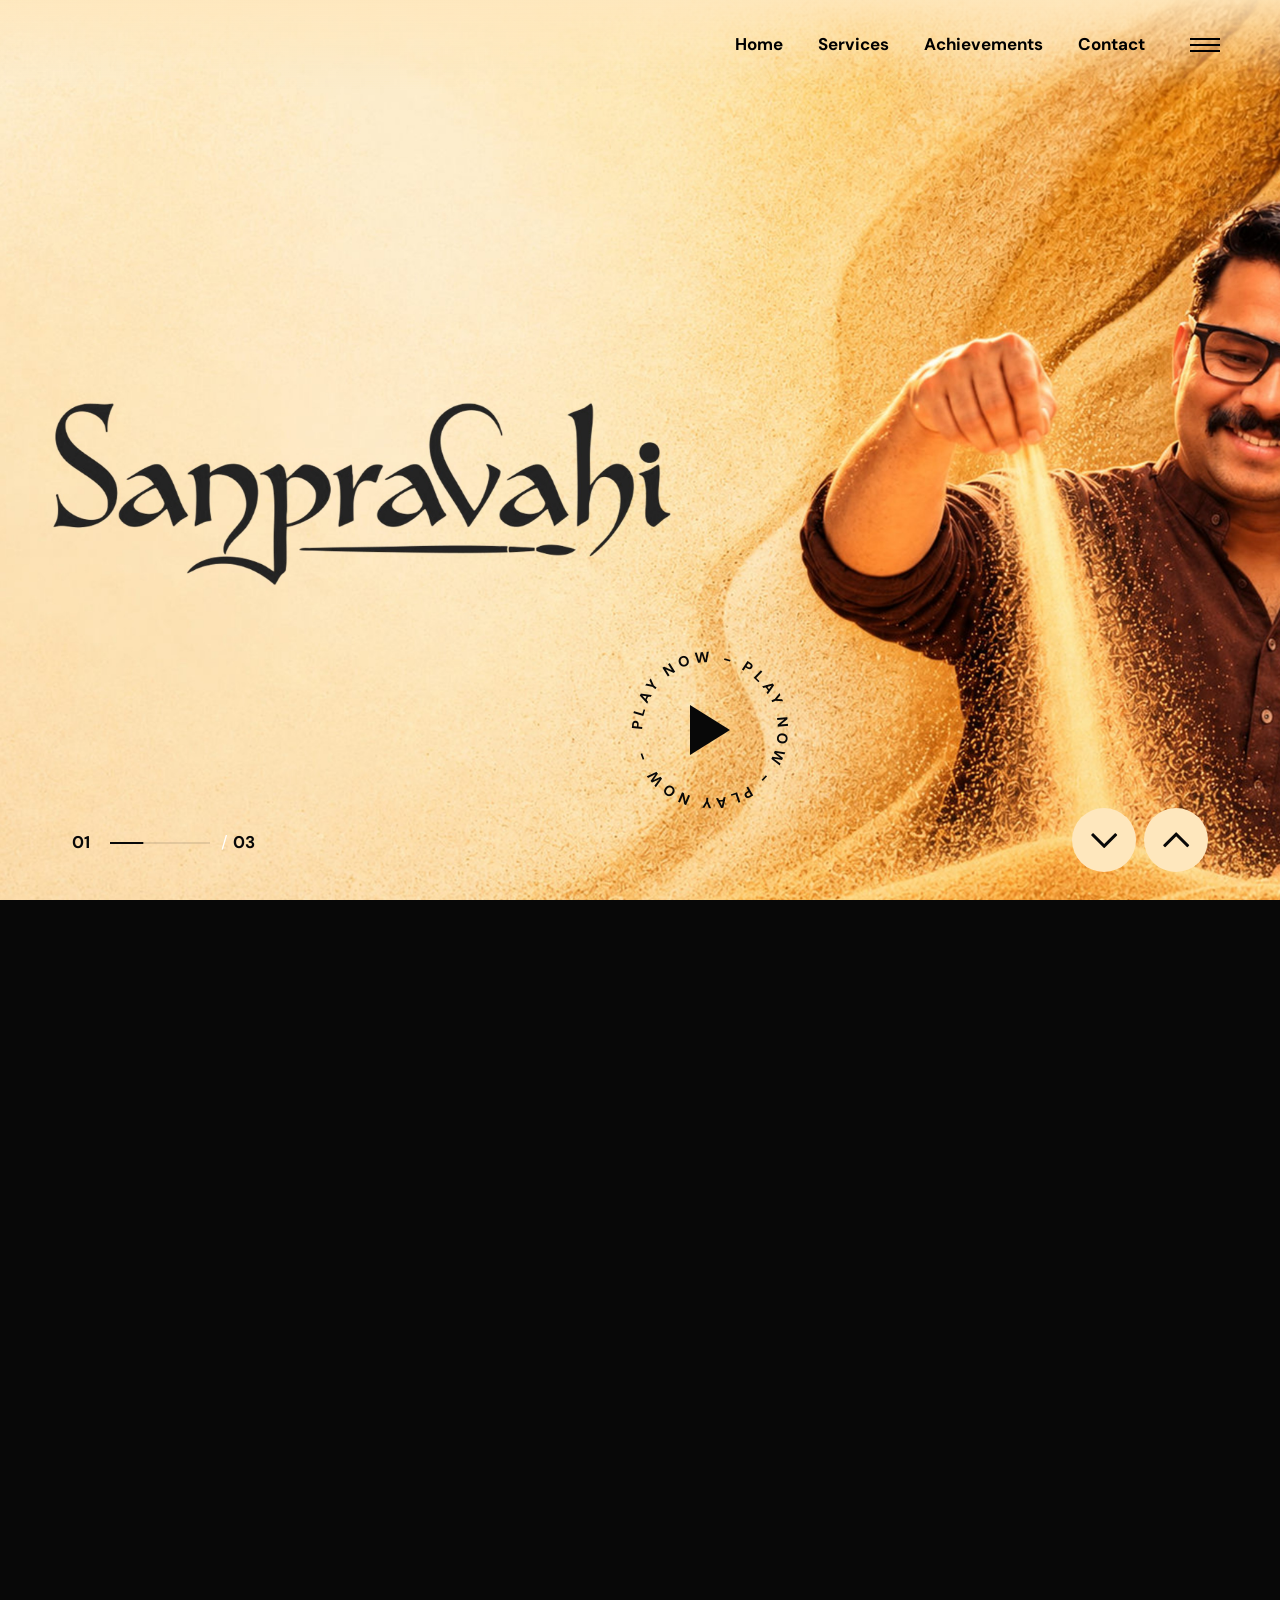
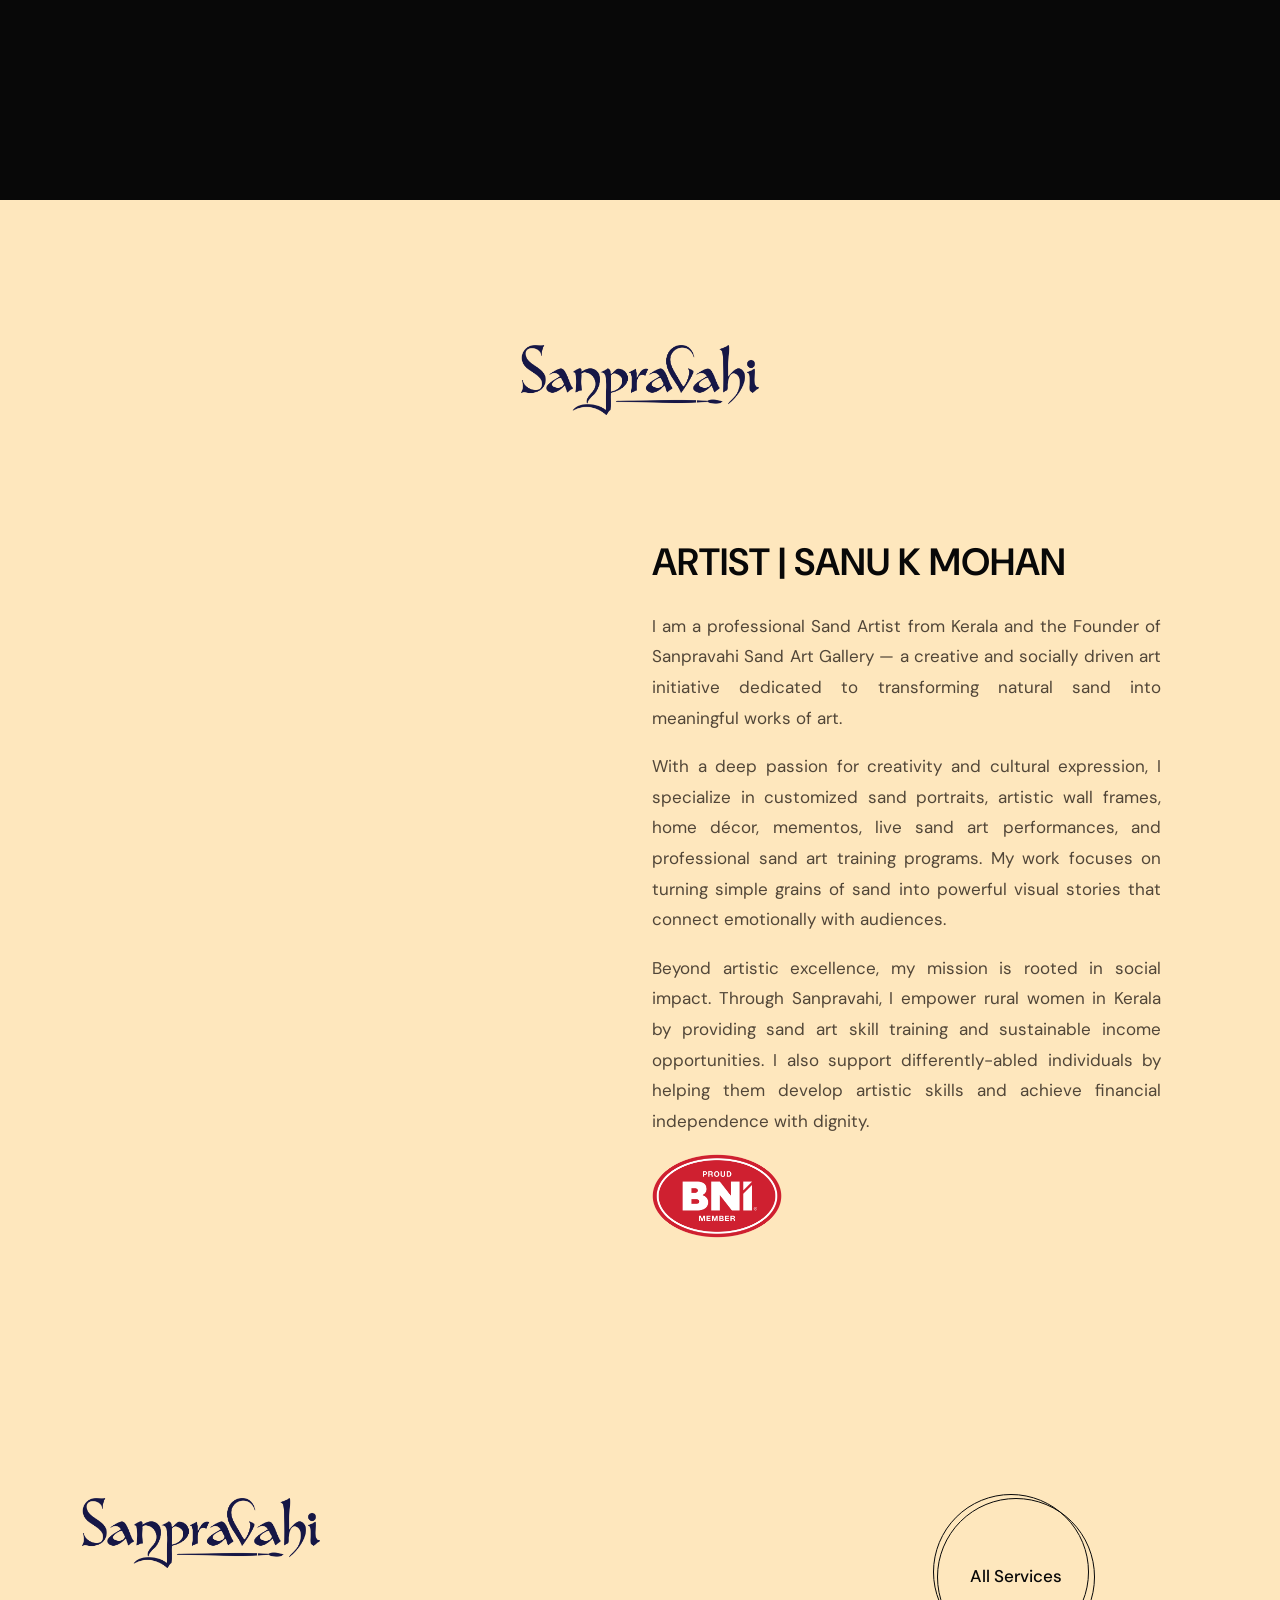
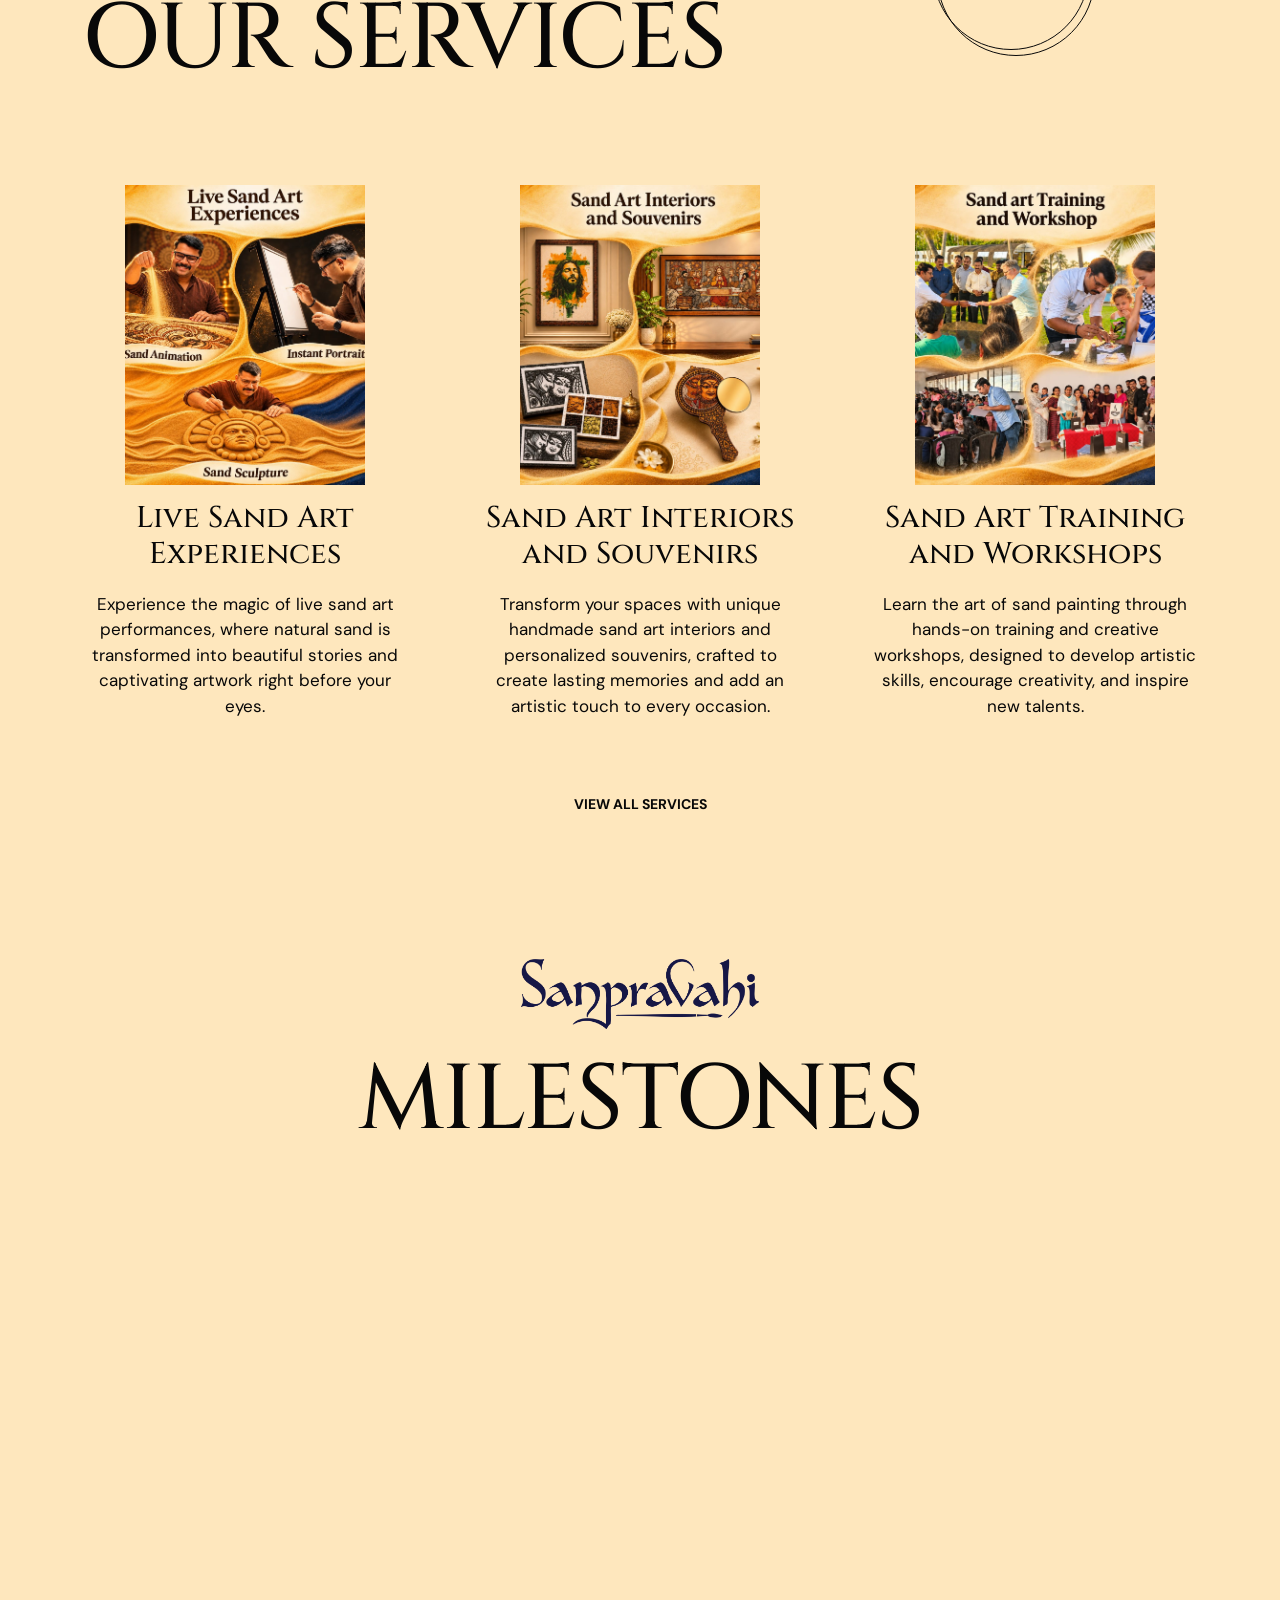
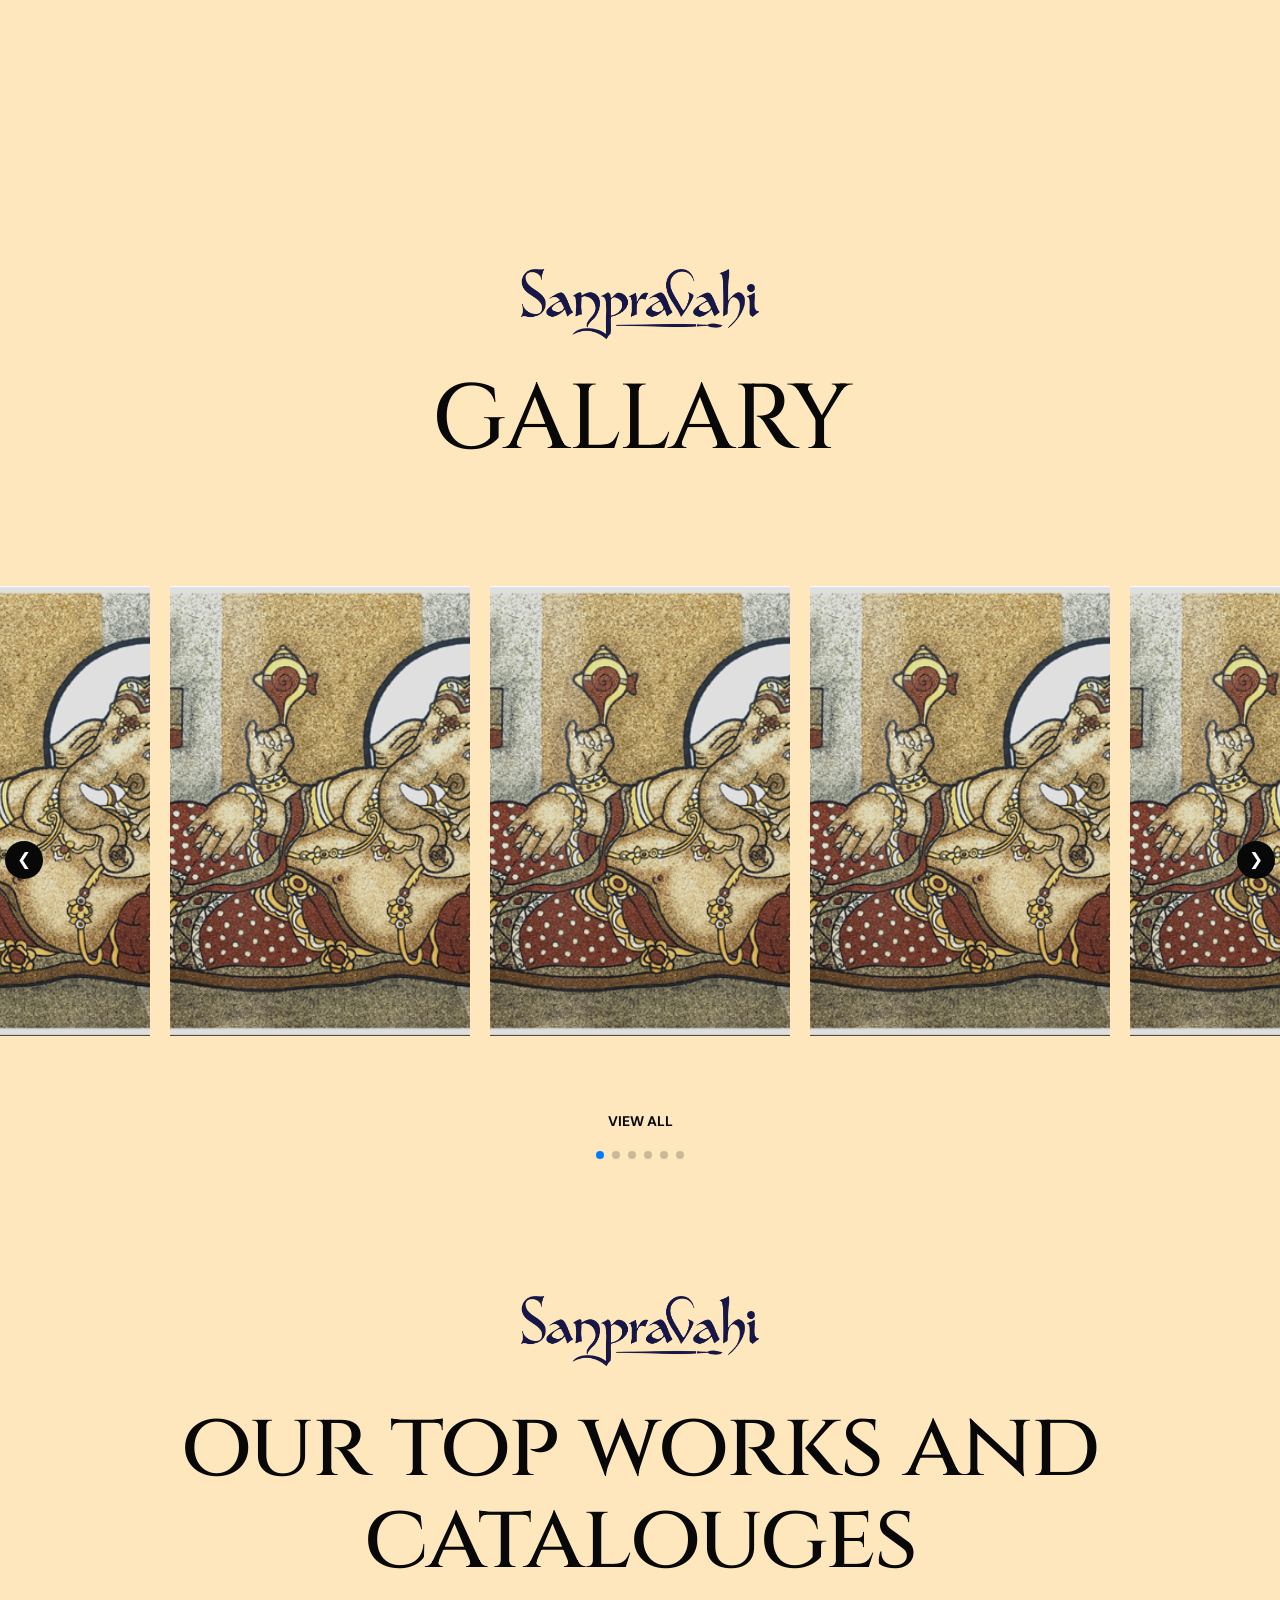
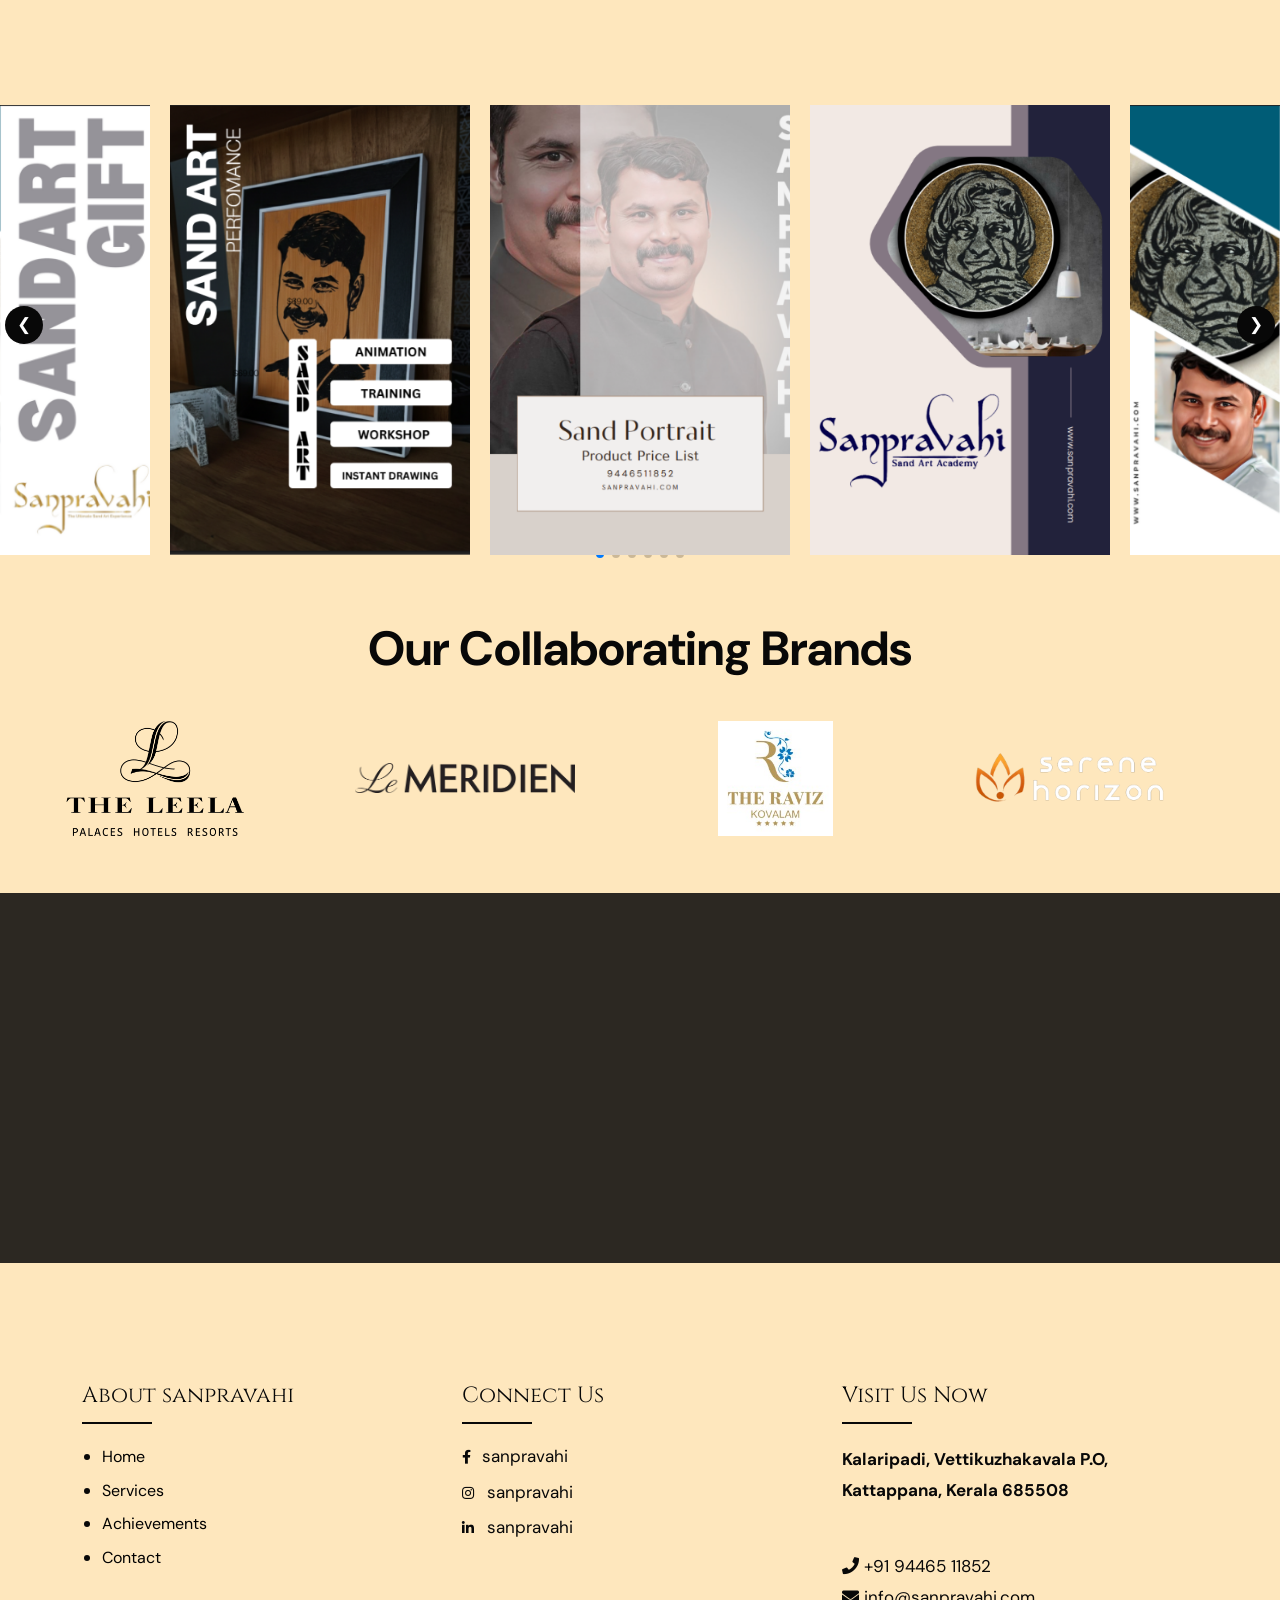
==== commit 40509cb1: "fixed index.html" ====
--- a/index.html
+++ b/index.html
@@ -67,10 +67,12 @@
   </div>
   <!-- end page-transition -->
   <div class="smooth-scroll">
+    <div class="menu-overlay"></div>
     <div class="section-wrapper" data-scroll-section="">
 
       <!-- end search-box -->
       <aside class="side-widget">
+        <div class="close-menu d-block d-md-none"><i class="fas fa-times"></i></div>
         <svg viewBox="0 0 600 1080" preserveAspectRatio="none" version="1.1">
           <path d="M540,1080H0V0h540c0,179.85,0,359.7,0,539.54C540,719.7,540,899.85,540,1080z"></path>
         </svg>
@@ -368,10 +370,6 @@
                   <a href="#">
                     <img src="./images/pr1.jpg" alt="Image" class="img">
                   </a>
-                  <div class="info">
-                    <figure class="i"><img src="./images/pr1.jpg" alt="Image"></figure>
-                    <span>50% off </span>
-                  </div>
                   <!-- end info -->
                 </figure>
                 <div class="content-box" data-service-name="Live Sand Art Experiences"
@@ -401,10 +399,6 @@
                   <a href="#">
                     <img src="./images/pr2.jpg" alt="Image" class="img">
                   </a>
-                  <div class="info">
-                    <figure class="i"><img src="./images/pr2.jpg" alt="Image"></figure>
-                    <span>50% off </span>
-                  </div>
                   <!-- end info -->
                 </figure>
                 <div class="content-box" data-service-name="Sand Art Interiors and Souvenirs"
@@ -434,10 +428,6 @@
                   <a href="#">
                     <img src="./images/pr3.jpg" alt="Image" class="img">
                   </a>
-                  <div class="info">
-                    <figure class="i"><img src="./images/pr3.jpg" alt="Image"></figure>
-                    <span>50% off </span>
-                  </div>
                   <!-- end info -->
                 </figure>
                 <div class="content-box" data-service-name="Sand Art Training and Workshops"
--- a/css/style.css
+++ b/css/style.css
@@ -4513,4 +4513,54 @@
 .slider .slider-nav,
 .slider .play-now {
     pointer-events: auto !important;
+}
+/* MENU OVERLAY BACKGROUND */
+.menu-overlay {
+    position: fixed;
+    top: 0;
+    left: 0;
+    width: 100vw;
+    height: 100vh;
+    background: rgba(0, 0, 0, 0.4);
+    z-index: 9; /* Sits just below the side-widget (z-index 10) */
+    opacity: 0;
+    visibility: hidden;
+    transition: all 0.3s ease;
+}
+
+.menu-overlay.active {
+    opacity: 1;
+    visibility: visible;
+}
+
+/* MOBILE CLOSE BUTTON */
+.side-widget .close-menu {
+    position: absolute;
+    top: 30px;
+    right: 30px;
+    font-size: 24px;
+    color: #fff;
+    cursor: pointer;
+    z-index: 5;
+}
+
+/* DESKTOP SEAMLESS GRADIENT NAVBAR */
+@media (min-width: 992px) {
+    .navbar {
+        /* Reset positioning to span the full width at the very top */
+        top: 0 !important;
+        left: 0 !important;
+        width: 100% !important;
+        border-radius: 0 !important;
+        padding: 30px 60px !important;
+        
+        /* Smooth fade from the theme's sand color (90% opacity) to fully transparent */
+        background: linear-gradient(to bottom, rgba(254, 231, 189, 0.9) 0%, rgba(254, 231, 189, 0) 100%) !important; 
+        
+        /* Remove all glassmorphism filters, borders, and shadows */
+        backdrop-filter: none !important; 
+        -webkit-backdrop-filter: none !important; 
+        border: none !important;
+        box-shadow: none !important;
+    }
 }
